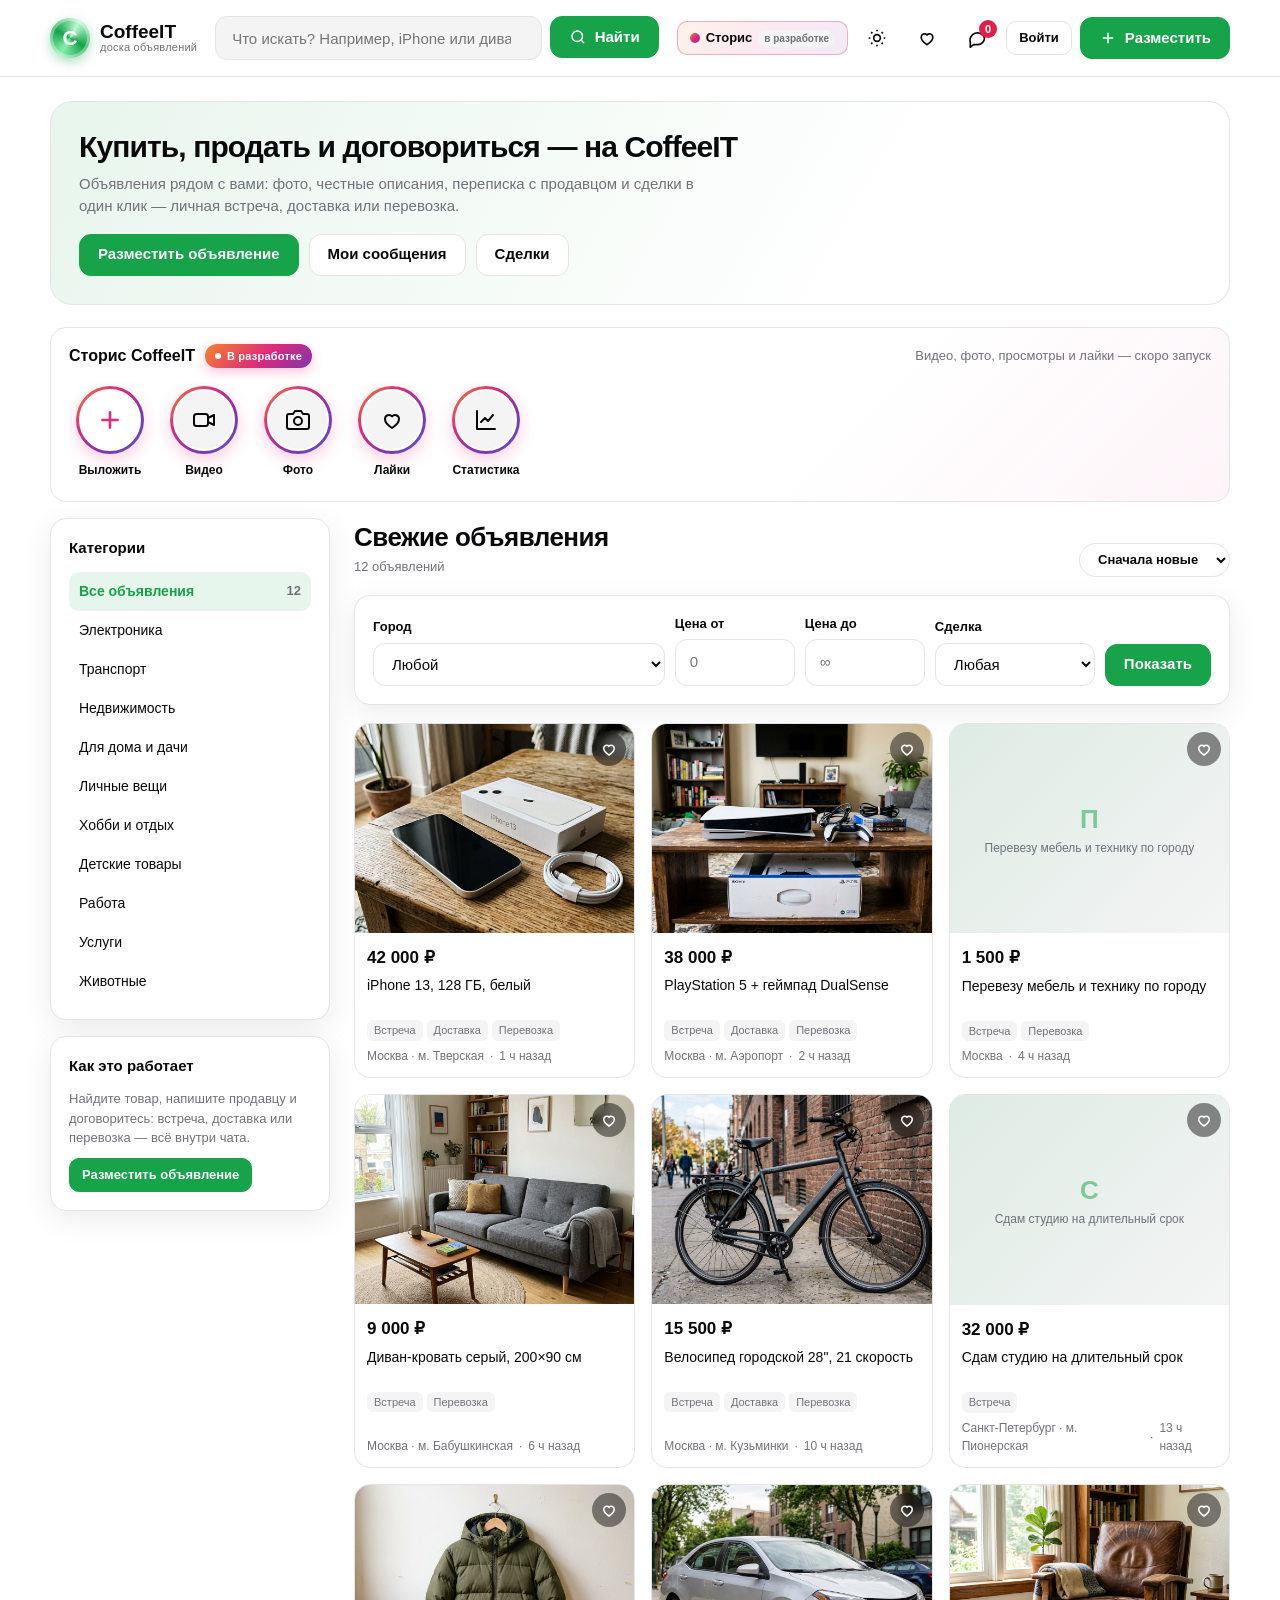
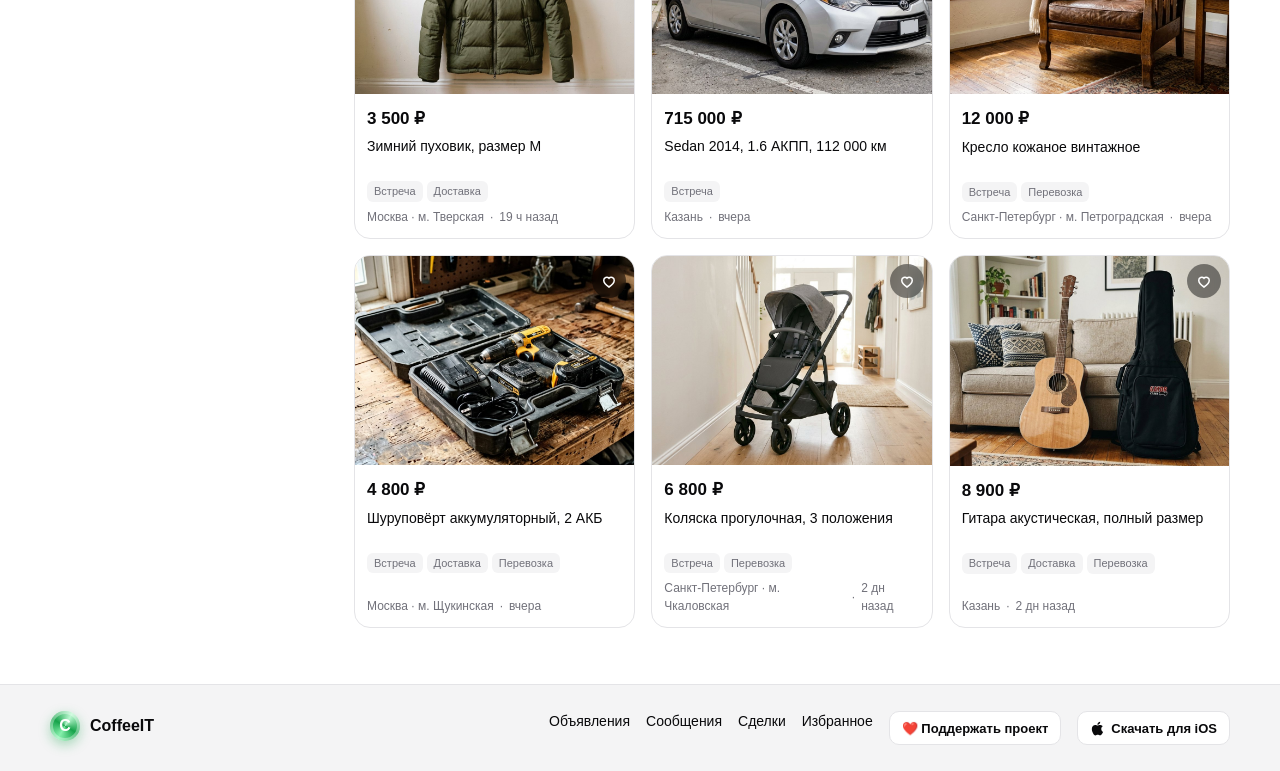
==== доска обьявления CoffeeIT/index.html @ 2504b928 "Add direct project support & charity modal after ad publication with card number Co-authored-by: are" ====
<!DOCTYPE html>
<html lang="ru" data-theme="light">
<head>
<meta charset="utf-8"/>
<meta name="viewport" content="width=device-width, initial-scale=1, viewport-fit=cover"/>
<meta name="theme-color" content="#16a34a"/>
<meta name="apple-mobile-web-app-capable" content="yes"/>
<meta name="apple-mobile-web-app-status-bar-style" content="default"/>
<meta name="apple-mobile-web-app-title" content="CoffeeIT"/>
<link rel="apple-touch-icon" sizes="180x180" href="icon-180.png"/>
<link rel="manifest" href="manifest.webmanifest"/>
<title>CoffeeIT — доска объявлений: купить, продать, договориться</title>
<meta name="description" content="CoffeeIT — бесплатная доска объявлений. Размещайте товары, переписывайтесь с покупателями, договаривайтесь о встрече, доставке или перевозке."/>
<link rel="icon" href="data:image/svg+xml,%3Csvg xmlns='http://www.w3.org/2000/svg' viewBox='0 0 100 100'%3E%3Ccircle cx='50' cy='50' r='46' fill='%2316a34a'/%3E%3Ctext x='50' y='70' font-size='58' font-weight='bold' text-anchor='middle' fill='%23fff'%3EC%3C/text%3E%3C/svg%3E"/>
<style>
:root{
  --bg:#ffffff; --bg2:#f4f4f5; --card:#ffffff; --text:#09090b; --muted:#71717a;
  --border:#e4e4e7; --primary:#16a34a; --primary-h:#15803d; --primary-soft:rgba(22,163,74,.10);
  --gold:#f59e0b; --red:#e11d48; --ring:rgba(22,163,74,.35);
  --shadow:0 8px 30px rgba(0,0,0,.08); --radius:16px; --radius-sm:12px;
  --header-h:76px;
}
html[data-theme="dark"]{
  --bg:#09090b; --bg2:#18181b; --card:#111113; --text:#fafafa; --muted:#a1a1aa;
  --border:#27272a; --primary:#22c55e; --primary-h:#16a34a; --primary-soft:rgba(34,197,94,.14);
  --shadow:0 8px 30px rgba(0,0,0,.5);
}
*{box-sizing:border-box;margin:0;padding:0}
html{scroll-behavior:smooth}
body{
  background:var(--bg); color:var(--text); font-size:15px; line-height:1.5;
  font-family:-apple-system,BlinkMacSystemFont,"Segoe UI",Roboto,"Helvetica Neue",Arial,sans-serif;
  -webkit-font-smoothing:antialiased; min-height:100vh; display:flex; flex-direction:column;
}
a{color:inherit;text-decoration:none}
button{font:inherit;color:inherit;background:none;border:0;cursor:pointer}
input,select,textarea{font:inherit;color:inherit}
img{max-width:100%;display:block}
code{background:var(--bg2);padding:1px 5px;border-radius:6px;font-size:.9em}
.container{width:100%;max-width:1220px;margin:0 auto;padding:0 20px}
.muted{color:var(--muted)}
.small{font-size:13px}
.hidden{display:none !important}
main{flex:1;padding:24px 0 56px}

/* ---------- header ---------- */
.header{position:sticky;top:0;z-index:40;background:color-mix(in srgb,var(--bg) 88%,transparent);backdrop-filter:blur(12px);border-bottom:1px solid var(--border)}
.header-inner{height:var(--header-h);display:flex;align-items:center;gap:18px}
.logo{display:flex;align-items:center;gap:10px;flex-shrink:0}
.logo-text{font-weight:800;font-size:19px;line-height:1.05;display:flex;flex-direction:column}
.logo-text small{font-weight:500;font-size:11px;color:var(--muted);letter-spacing:.02em}
.logo.small .logo-text{font-size:16px}
.coin{
  width:40px;height:40px;border-radius:50%;flex-shrink:0;display:flex;align-items:center;justify-content:center;
  font-weight:900;font-size:21px;color:#fff;
  background:conic-gradient(from 210deg,#86efac,var(--primary),#bbf7d0,var(--primary),#86efac);
  box-shadow:inset 0 0 0 3px rgba(255,255,255,.35),0 4px 12px rgba(22,163,74,.35);
}
.logo.small .coin{width:30px;height:30px;font-size:16px}
.search{flex:1;display:flex;gap:8px;max-width:620px}
.search input{
  flex:1;height:44px;padding:0 16px;border-radius:12px;border:1px solid var(--border);
  background:var(--bg2);outline:none;transition:.15s;
}
.search input:focus{border-color:var(--primary);box-shadow:0 0 0 4px var(--primary-soft);background:var(--card)}
.header-actions{display:flex;align-items:center;gap:8px;margin-left:auto}
.icon-btn{
  position:relative;width:42px;height:42px;border-radius:12px;display:flex;align-items:center;justify-content:center;
  border:1px solid transparent;transition:.15s;
}
.icon-btn:hover{background:var(--bg2);border-color:var(--border)}
.badge{
  position:absolute;top:2px;right:0;min-width:18px;height:18px;padding:0 5px;border-radius:9px;
  background:var(--red);color:#fff;font-size:11px;font-weight:700;display:flex;align-items:center;justify-content:center;
}

/* ---------- buttons ---------- */
.btn{
  display:inline-flex;align-items:center;justify-content:center;gap:8px;
  height:42px;padding:0 18px;border-radius:12px;border:1px solid var(--border);
  background:var(--card);font-weight:600;white-space:nowrap;transition:.15s;
}
.btn:hover{border-color:var(--primary);color:var(--primary)}
.btn-primary{background:var(--primary);border-color:var(--primary);color:#fff}
.btn-primary:hover{background:var(--primary-h);border-color:var(--primary-h);color:#fff}
.btn-ghost{background:transparent}
.btn-sm{height:34px;padding:0 12px;font-size:13px;border-radius:10px}
.btn-danger{color:var(--red);border-color:var(--border)}
.btn-danger:hover{background:rgba(225,29,72,.08);border-color:var(--red);color:var(--red)}
.btn[disabled]{opacity:.55;cursor:not-allowed}
.btn-post{background:var(--primary);border-color:var(--primary);color:#fff}

/* ---------- chips / pills ---------- */
.chips{display:flex;gap:8px;flex-wrap:wrap}
.chip{
  height:34px;padding:0 14px;border-radius:999px;border:1px solid var(--border);background:var(--card);
  display:inline-flex;align-items:center;gap:6px;font-size:13px;font-weight:600;transition:.15s;
}
.chip:hover{border-color:var(--primary);color:var(--primary)}
.chip.active{background:var(--primary);border-color:var(--primary);color:#fff}
.pill{display:inline-flex;align-items:center;gap:6px;padding:3px 10px;border-radius:999px;background:var(--bg2);font-size:12px;font-weight:600;color:var(--muted)}
.pill.green{background:var(--primary-soft);color:var(--primary)}
.pill.gold{background:rgba(245,158,11,.14);color:#b45309}
html[data-theme="dark"] .pill.gold{color:var(--gold)}
.pill.red{background:rgba(225,29,72,.12);color:var(--red)}

/* ---------- layout ---------- */
.layout{display:grid;grid-template-columns:280px 1fr;gap:24px;align-items:start}
.sidebar{position:sticky;top:calc(var(--header-h) + 16px);display:flex;flex-direction:column;gap:16px}
.card{background:var(--card);border:1px solid var(--border);border-radius:var(--radius);box-shadow:var(--shadow)}
.card-pad{padding:18px}
.card-title{font-size:15px;font-weight:700;margin-bottom:12px}
.side-link{display:flex;align-items:center;justify-content:space-between;gap:8px;padding:9px 10px;border-radius:10px;font-size:14px}
.side-link:hover{background:var(--bg2)}
.side-link.active{background:var(--primary-soft);color:var(--primary);font-weight:700}

/* ---------- ads grid ---------- */
.page-head{display:flex;align-items:flex-end;justify-content:space-between;gap:16px;margin-bottom:18px;flex-wrap:wrap}
.page-title{font-size:26px;font-weight:800;letter-spacing:-.02em}
.grid{display:grid;grid-template-columns:repeat(auto-fill,minmax(220px,1fr));gap:16px}
.ad-card{position:relative;background:var(--card);border:1px solid var(--border);border-radius:var(--radius);overflow:hidden;display:flex;flex-direction:column;transition:.18s}
.ad-card:hover{transform:translateY(-2px);box-shadow:var(--shadow);border-color:color-mix(in srgb,var(--primary) 40%,var(--border))}
.my-ad{display:flex;flex-direction:column;gap:0}
.my-ad .ad-card{flex:1}
.my-ad-actions{display:flex;padding:10px;border:1px solid var(--border);border-top:0;border-radius:0 0 var(--radius) var(--radius);background:var(--card)}
.my-ad-actions .btn{width:100%}
.ad-thumb{position:relative;aspect-ratio:4/3;background:var(--bg2);overflow:hidden}
.ad-thumb img{width:100%;height:100%;object-fit:cover}
.ad-thumb .noimg{width:100%;height:100%;display:flex;align-items:center;justify-content:center;color:var(--muted);font-size:12px;text-align:center;padding:10px}
.ad-fav{position:absolute;top:8px;right:8px;width:34px;height:34px;border-radius:50%;background:rgba(0,0,0,.45);color:#fff;display:flex;align-items:center;justify-content:center;backdrop-filter:blur(4px)}
.ad-fav.on{color:#f43f5e}
.ad-body{padding:12px;display:flex;flex-direction:column;gap:6px;flex:1}
.ad-price{font-size:17px;font-weight:800}
.ad-name{font-size:14px;line-height:1.35;display:-webkit-box;-webkit-line-clamp:2;-webkit-box-orient:vertical;overflow:hidden;min-height:38px}
.ad-meta{font-size:12px;color:var(--muted);display:flex;gap:6px;align-items:center;margin-top:auto}
.ad-tags{display:flex;gap:4px;flex-wrap:wrap}
.tag{font-size:11px;padding:2px 7px;border-radius:6px;background:var(--bg2);color:var(--muted)}

/* ---------- hero ---------- */
.hero{padding:28px;border-radius:22px;background:linear-gradient(120deg,var(--primary-soft),transparent 70%);border:1px solid var(--border);margin-bottom:22px}
.hero h1{font-size:30px;line-height:1.15;letter-spacing:-.03em;margin-bottom:8px}
.hero p{color:var(--muted);max-width:640px}
.hero-actions{display:flex;gap:10px;margin-top:16px;flex-wrap:wrap}

/* ---------- ad page ---------- */
.ad-page{display:grid;grid-template-columns:1.6fr 1fr;gap:24px;align-items:start}
.gallery{border-radius:var(--radius);overflow:hidden;border:1px solid var(--border);background:var(--bg2)}
.gallery .main-img{aspect-ratio:4/3;width:100%;object-fit:cover}
.gallery-thumbs{display:flex;gap:8px;padding:8px;overflow-x:auto}
.gallery-thumbs img{width:64px;height:64px;object-fit:cover;border-radius:10px;border:2px solid transparent;cursor:pointer;opacity:.7}
.gallery-thumbs img.active{border-color:var(--primary);opacity:1}
.ad-details{padding:20px 0}
.ad-details h1{font-size:24px;line-height:1.25;margin-bottom:10px;letter-spacing:-.02em}
.price-big{font-size:32px;font-weight:900;letter-spacing:-.03em;margin:8px 0 4px}
.specs{display:grid;grid-template-columns:repeat(2,minmax(0,1fr));gap:10px;margin:16px 0}
.spec{background:var(--bg2);border-radius:12px;padding:10px 12px}
.spec dt{font-size:12px;color:var(--muted);margin-bottom:2px}
.spec dd{font-weight:600;font-size:14px}
.description{white-space:pre-wrap;margin-top:8px}
.side-sticky{position:sticky;top:calc(var(--header-h) + 16px);display:flex;flex-direction:column;gap:14px}
.owner{display:flex;align-items:center;gap:12px}
.avatar{width:44px;height:44px;border-radius:50%;background:var(--primary-soft);color:var(--primary);display:flex;align-items:center;justify-content:center;font-weight:800;font-size:17px;flex-shrink:0}
.avatar.lg{width:64px;height:64px;font-size:24px}
.deal-options{display:flex;flex-direction:column;gap:8px}
.deal-option{display:flex;gap:10px;align-items:flex-start;padding:10px;border-radius:12px;border:1px solid var(--border)}
.deal-option .ic{width:28px;height:28px;border-radius:8px;background:var(--primary-soft);color:var(--primary);display:flex;align-items:center;justify-content:center;flex-shrink:0}

/* ---------- forms ---------- */
.form{display:flex;flex-direction:column;gap:16px;max-width:760px}
.field{display:flex;flex-direction:column;gap:6px}
.field label{font-size:13px;font-weight:700}
.field .hint{font-size:12px;color:var(--muted)}
.input,.select,.textarea{
  width:100%;padding:11px 14px;border-radius:12px;border:1px solid var(--border);background:var(--card);outline:none;transition:.15s;
}
.textarea{min-height:120px;resize:vertical}
.input:focus,.select:focus,.textarea:focus{border-color:var(--primary);box-shadow:0 0 0 4px var(--primary-soft)}
.row{display:grid;grid-template-columns:1fr 1fr;gap:14px}
.check{display:flex;gap:10px;align-items:flex-start;padding:12px;border:1px solid var(--border);border-radius:12px;cursor:pointer}
.check input{margin-top:3px;accent-color:var(--primary);width:18px;height:18px}
.check.checked{border-color:var(--primary);background:var(--primary-soft)}
.uploader{display:grid;grid-template-columns:repeat(auto-fill,minmax(104px,1fr));gap:10px}
.upload-tile{position:relative;aspect-ratio:1;border-radius:12px;overflow:hidden;border:1px solid var(--border)}
.upload-tile img{width:100%;height:100%;object-fit:cover}
.upload-tile .rm{position:absolute;top:4px;right:4px;width:24px;height:24px;border-radius:50%;background:rgba(0,0,0,.6);color:#fff;display:flex;align-items:center;justify-content:center;font-size:14px}
.upload-add{aspect-ratio:1;border:2px dashed var(--border);border-radius:12px;display:flex;flex-direction:column;align-items:center;justify-content:center;gap:4px;color:var(--muted);font-size:12px}
.upload-add:hover{border-color:var(--primary);color:var(--primary)}

/* ---------- chat ---------- */
.chat-wrap{display:grid;grid-template-columns:320px 1fr;gap:18px;height:calc(100vh - var(--header-h) - 120px);min-height:520px}
.chat-list{overflow-y:auto;border:1px solid var(--border);border-radius:var(--radius);background:var(--card)}
.chat-item{display:flex;gap:10px;padding:12px;border-bottom:1px solid var(--border);cursor:pointer}
.chat-item:hover{background:var(--bg2)}
.chat-item.active{background:var(--primary-soft)}
.chat-item .thumb{width:48px;height:48px;border-radius:10px;object-fit:cover;background:var(--bg2);flex-shrink:0}
.chat-item .meta{min-width:0;flex:1}
.chat-item .name{font-weight:700;font-size:14px;display:flex;justify-content:space-between;gap:8px}
.chat-item .last{font-size:12.5px;color:var(--muted);white-space:nowrap;overflow:hidden;text-overflow:ellipsis}
.chat-panel{display:flex;flex-direction:column;border:1px solid var(--border);border-radius:var(--radius);background:var(--card);overflow:hidden}
.chat-head{display:flex;align-items:center;gap:12px;padding:12px 16px;border-bottom:1px solid var(--border)}
.messages{flex:1;overflow-y:auto;padding:16px;display:flex;flex-direction:column;gap:10px;background:var(--bg2)}
.msg{max-width:76%;padding:9px 13px;border-radius:14px;background:var(--card);border:1px solid var(--border);font-size:14px;word-wrap:break-word;white-space:pre-wrap;align-self:flex-start}
.msg.mine{align-self:flex-end;background:var(--primary);border-color:var(--primary);color:#fff}
.msg .time{display:block;font-size:10.5px;opacity:.65;margin-top:3px;text-align:right}
.msg.deal{align-self:center;max-width:100%;background:var(--bg);border-style:dashed}
.chat-input{display:flex;gap:8px;padding:12px;border-top:1px solid var(--border)}
.chat-input textarea{flex:1;min-height:44px;max-height:120px;resize:none;padding:11px 14px;border-radius:12px;border:1px solid var(--border);background:var(--bg2);outline:none}
.chat-input textarea:focus{border-color:var(--primary);background:var(--card)}

/* ---------- cartochka sdelki ---------- */
.deal-card{border:1px solid var(--border);border-radius:var(--radius);padding:14px;background:var(--card);display:flex;flex-direction:column;gap:10px}
.deal-card .top{display:flex;gap:10px;align-items:center}
.deal-card .top img{width:52px;height:52px;border-radius:10px;object-fit:cover;background:var(--bg2)}
.deal-grid{display:grid;grid-template-columns:repeat(auto-fill,minmax(300px,1fr));gap:14px}
.deal-facts{display:flex;flex-direction:column;gap:4px;font-size:13px}
.deal-facts b{font-weight:700}
.actions{display:flex;gap:8px;flex-wrap:wrap}

/* ---------- misc ---------- */
.empty{padding:48px 20px;text-align:center;color:var(--muted);border:1px dashed var(--border);border-radius:var(--radius);background:var(--card)}
.skeleton{background:linear-gradient(90deg,var(--bg2),var(--border),var(--bg2));background-size:200% 100%;animation:sh 1.2s infinite;border-radius:12px}
@keyframes sh{0%{background-position:200% 0}100%{background-position:-200% 0}}
.toasts{position:fixed;right:20px;bottom:20px;display:flex;flex-direction:column;gap:8px;z-index:100}
.toast{background:var(--text);color:var(--bg);padding:11px 16px;border-radius:12px;font-size:14px;box-shadow:var(--shadow);animation:in .2s ease}
.toast.err{background:var(--red);color:#fff}
@keyframes in{from{opacity:0;transform:translateY(6px)}to{opacity:1;transform:none}}
.modal-backdrop{position:fixed;inset:0;background:rgba(0,0,0,.5);display:flex;align-items:center;justify-content:center;padding:20px;z-index:90}
.modal{background:var(--card);border-radius:18px;max-width:520px;width:100%;max-height:90vh;overflow:auto;box-shadow:0 20px 60px rgba(0,0,0,.4)}
.modal-head{display:flex;align-items:center;justify-content:space-between;padding:16px 18px;border-bottom:1px solid var(--border)}
.modal-body{padding:18px;display:flex;flex-direction:column;gap:14px}
.modal-foot{display:flex;gap:8px;justify-content:flex-end;padding:14px 18px;border-top:1px solid var(--border)}
.tabs{display:flex;gap:6px;border-bottom:1px solid var(--border);margin-bottom:18px;overflow-x:auto}
.tab{padding:10px 14px;font-weight:600;font-size:14px;color:var(--muted);border-bottom:2px solid transparent;white-space:nowrap}
.tab.active{color:var(--primary);border-bottom-color:var(--primary)}

/* ---------- footer ---------- */
.footer{border-top:1px solid var(--border);padding:26px 0;background:var(--bg2)}
.footer-inner{display:flex;justify-content:space-between;gap:20px;flex-wrap:wrap;align-items:flex-start}
.footer-links{display:flex;gap:16px;flex-wrap:wrap;font-size:14px}
.footer-links a:hover{color:var(--primary)}

/* ---------- responsive ---------- */
@media (max-width:1000px){
  .layout{grid-template-columns:1fr}
  .sidebar{position:static;order:2}
  .ad-page{grid-template-columns:1fr}
  .side-sticky{position:static}
  .chat-wrap{grid-template-columns:1fr;height:auto}
  .chat-wrap .chat-list{max-height:260px}
  .chat-panel{height:calc(100vh - var(--header-h) - 120px);min-height:480px}
}
@media (max-width:780px){
  .header-inner{height:auto;padding:10px 0;flex-wrap:wrap;gap:10px}
  .search{order:3;max-width:none;flex-basis:100%}
  .btn-post span{display:none}
  .logo-text small{display:none}
  .row{grid-template-columns:1fr}
  .specs{grid-template-columns:1fr}
  .hero{padding:20px}
  .hero h1{font-size:24px}
  .page-title{font-size:21px}
  .grid{grid-template-columns:repeat(auto-fill,minmax(160px,1fr));gap:12px}
  .ad-name{min-height:auto}
}

/* Доступность: ссылка «к содержимому» видна только при фокусе с клавиатуры */
.skip-link{position:absolute;left:-9999px;top:0;z-index:200;background:var(--primary);color:#fff;padding:10px 16px;border-radius:0 0 12px 0;font-weight:600}
.skip-link:focus{left:0}
/* Видимый фокус для клавиатуры (мышь не подсвечивает) */
a:focus-visible,button:focus-visible,input:focus-visible,select:focus-visible,textarea:focus-visible,[tabindex]:focus-visible{
  outline:3px solid var(--primary);outline-offset:2px;border-radius:8px
}
main:focus{outline:none}
@media (prefers-reduced-motion: reduce){*{animation-duration:.01ms !important;transition-duration:.01ms !important}}

/* ---- Адаптация под планшеты (iPad), телефоны и iPhone ---- */
html,body{overflow-x:hidden;-webkit-text-size-adjust:100%}
body{
  padding-bottom:env(safe-area-inset-bottom, 0px);
}
.header{
  padding-top:env(safe-area-inset-top, 0px);
}
a,button,.btn,.icon-btn{
  -webkit-tap-highlight-color:transparent;
  touch-action:manipulation;
}

/* Планшеты (iPad и др.) */
@media (max-width: 1024px){
  .container{padding-left:16px;padding-right:16px}
  .header-inner{flex-wrap:wrap;gap:10px;padding-top:10px;padding-bottom:10px;height:auto}
  .search{order:3;flex:1 1 100%;max-width:none}
  .grid{grid-template-columns:repeat(3,minmax(0,1fr))}
}

/* Телефоны и iPhone */
@media (max-width: 640px){
  :root{--header-h:auto}
  .container{padding-left:12px;padding-right:12px}
  .header-inner{gap:8px;padding-top:8px;padding-bottom:8px}
  .logo-text small{display:none}
  .header-actions{gap:6px}
  .btn,.icon-btn{min-height:44px}
  .btn-post span{display:none}
  .btn-post{padding-left:12px;padding-right:12px}
  /* Предотвращаем авто-зум Safari на iPhone при фокусе в поля ввода */
  input,select,textarea{font-size:16px !important}
  .grid{grid-template-columns:repeat(2,minmax(0,1fr));gap:10px}
  .card-pad{padding:14px}
  .hero{padding:18px 14px}
  .hero h1{font-size:22px;line-height:1.25}
  .footer-inner{flex-direction:column;align-items:flex-start;gap:12px}
  .footer-links{flex-wrap:wrap;gap:10px}
  .modal{width:calc(100vw - 24px);max-height:calc(100dvh - 32px);overflow-y:auto;-webkit-overflow-scrolling:touch}
}

/* Узкие экраны (iPhone SE и др.) */
@media (max-width: 380px){
  .grid{grid-template-columns:1fr}
}

/* ---- Сторис (в разработке) — премиальный дизайн ---- */
@keyframes pulseDot{0%,100%{transform:scale(1);opacity:1}50%{transform:scale(1.35);opacity:.65}}
.stories-card{
  position:relative;overflow:hidden;border-radius:var(--radius);
  background:linear-gradient(135deg,var(--card) 0%,var(--card) 65%,rgba(221,42,123,.05) 100%);
  border:1px solid var(--border);padding:16px 18px;margin-bottom:16px;
}
.stories-head{display:flex;align-items:center;justify-content:space-between;gap:10px;margin-bottom:14px;flex-wrap:wrap}
.dev-pill{
  display:inline-flex;align-items:center;gap:6px;
  font-size:11px;font-weight:700;letter-spacing:.02em;
  padding:4px 10px;border-radius:999px;color:#fff;
  background:linear-gradient(135deg,#f58529 0%,#dd2a7b 55%,#8134af 100%);
  box-shadow:0 4px 12px rgba(221,42,123,.28);
}
.dev-dot{width:6px;height:6px;border-radius:50%;background:#fff;animation:pulseDot 1.8s infinite}
.stories-row{display:flex;gap:16px;overflow-x:auto;padding:4px 2px 6px;-webkit-overflow-scrolling:touch;scrollbar-width:none}
.stories-row::-webkit-scrollbar{display:none}
.story-item{
  background:none;border:none;cursor:pointer;color:var(--text);
  display:flex;flex-direction:column;align-items:center;gap:7px;min-width:78px;
  transition:transform .18s ease;
}
.story-item:hover{transform:translateY(-3px)}
.story-ring{
  width:68px;height:68px;border-radius:50%;padding:3px;
  background:linear-gradient(135deg,#f58529,#dd2a7b,#8134af,#515bd4);
  box-shadow:0 6px 16px rgba(221,42,123,.22);
  display:flex;align-items:center;justify-content:center;
}
.story-inner{
  width:100%;height:100%;border-radius:50%;
  background:var(--card);border:2.5px solid var(--card);
  display:flex;align-items:center;justify-content:center;
  color:#dd2a7b;
}
.story-inner.soft{background:var(--bg2);color:var(--text)}
.story-label{font-size:12px;font-weight:600;white-space:nowrap}
.story-stat-grid{display:grid;grid-template-columns:repeat(3,minmax(0,1fr));gap:12px;margin-bottom:16px}
.story-stat-tile{
  padding:14px 12px;border-radius:14px;background:var(--bg2);
  border:1px solid var(--border);text-align:center;
  display:flex;flex-direction:column;align-items:center;gap:4px;
}
.story-stat-num{font-size:22px;font-weight:800;line-height:1.1}
.btn-story-grad{
  background:linear-gradient(135deg,#f58529 0%,#dd2a7b 55%,#8134af 100%);
  color:#fff;border:none;font-weight:600;
  box-shadow:0 6px 18px rgba(221,42,123,.28);
}
.btn-story-grad:hover{filter:brightness(1.06);color:#fff}
.story-feat-grid{display:grid;grid-template-columns:1fr 1fr;gap:10px}
@media (max-width:520px){.story-feat-grid{grid-template-columns:1fr}}
.story-feat{
  padding:12px;border-radius:12px;background:var(--bg2);
  border:1px solid var(--border);font-size:13px;line-height:1.45;
}
.story-feat b{display:block;margin-bottom:3px;font-size:13.5px}

</style>
<script>
(function () {
  // GitHub Pages публикует проект в подкаталог /<repo>/ или /<repo>/<folder>/: запоминаем базу путей.
  var path = location.pathname || '/';
  var seg = path.split('/').filter(Boolean);
  if (path.charAt(path.length - 1) !== '/' && /\.[a-z0-9]+$/i.test(path)) seg.pop(); // отрезаем .html файл
  // Отрезаем известные SPA-маршруты с конца пути (/chats, /ad/a_1, /user/u_1, /edit/a_1 и т.п.)
  var singleRoutes = { chats: 1, deals: 1, favorites: 1, auth: 1, new: 1, my: 1, me: 1, ad: 1, user: 1, edit: 1 };
  var paramRoutes = { ad: 1, user: 1, edit: 1 };
  if (seg.length >= 2 && paramRoutes[seg[seg.length - 2]]) {
    seg = seg.slice(0, seg.length - 2);
  } else if (seg.length >= 1 && singleRoutes[seg[seg.length - 1]]) {
    seg = seg.slice(0, seg.length - 1);
  }
  var base = seg.length ? '/' + seg.join('/') : '';
  if (base === '/' || base === '/index.html') base = '';
  window.__BASE_PATH__ = base;
  document.addEventListener('DOMContentLoaded', function () {
    var b = window.__BASE_PATH__;
    if (!b) return;
    document.querySelectorAll('a[href^="/"]').forEach(function (a) {
      // префикс ставим всем ссылкам (важно для Ctrl+клика и «открыть в новой вкладке»),
      // а при обычном клике роутер снимает его сам — двойного префикса не будет
      var href = a.getAttribute('href');
      if (href.indexOf('//') === 0) return;
      if (href.indexOf(b + '/') === 0) return;
      a.setAttribute('href', b + href);
    });
  });
})();
</script></head>
<body>

<a class="skip-link" href="#app">Перейти к содержимому</a>
<header class="header">
  <div class="container header-inner">
    <a class="logo" href="/" data-link>
      <span class="coin">C</span>
      <span class="logo-text">CoffeeIT<small>доска объявлений</small></span>
    </a>

    <form class="search" id="header-search" autocomplete="off">
      <input type="search" name="q" placeholder="Что искать? Например, iPhone или диван" aria-label="Поиск объявлений"/>
      <button type="submit" class="btn btn-primary" aria-label="Найти">
        <svg viewBox="0 0 24 24" width="18" height="18" fill="none" stroke="currentColor" stroke-width="2"><circle cx="11" cy="11" r="7"/><path d="m20 20-3.5-3.5"/></svg>
        <span>Найти</span>
      </button>
    </form>

    <nav class="header-actions">
      <button type="button" class="btn btn-sm" data-stories-dev title="Сторис (в разработке)" style="gap:6px;border-color:rgba(225,48,108,.35);background:linear-gradient(135deg,rgba(245,133,41,.10),rgba(221,42,123,.10),rgba(129,52,175,.10))">
        <span style="display:inline-block;width:10px;height:10px;border-radius:50%;background:linear-gradient(135deg,#f58529,#dd2a7b,#8134af)"></span>
        <span>Сторис</span>
        <span style="font-size:10px;padding:1px 6px;border-radius:999px;background:var(--bg2);color:var(--muted);font-weight:600">в разработке</span>
      </button>
      <button class="icon-btn" id="theme-toggle" title="Сменить тему" aria-label="Сменить тему">
        <svg viewBox="0 0 24 24" width="20" height="20" fill="none" stroke="currentColor" stroke-width="2"><circle cx="12" cy="12" r="4"/><path d="M12 2v2M12 20v2M2 12h2M20 12h2M5 5l1.5 1.5M17.5 17.5 19 19M19 5l-1.5 1.5M6.5 17.5 5 19"/></svg>
      </button>
      <a class="icon-btn" href="/favorites" data-link title="Избранное" aria-label="Избранное">
        <svg viewBox="0 0 24 24" width="20" height="20" fill="none" stroke="currentColor" stroke-width="2"><path d="M12 20s-7-4.5-7-9a4 4 0 0 1 7-2.6A4 4 0 0 1 19 11c0 4.5-7 9-7 9Z"/></svg>
      </a>
      <a class="icon-btn" href="/chats" data-link title="Сообщения" aria-label="Сообщения">
        <svg viewBox="0 0 24 24" width="20" height="20" fill="none" stroke="currentColor" stroke-width="2"><path d="M21 12a8 8 0 0 1-8 8H8l-4 3v-5.5A8 8 0 1 1 21 12Z"/></svg>
        <span class="badge" id="unread-badge" hidden>0</span>
      </a>
      <div class="user-slot" id="user-slot"></div>
      <a class="btn btn-primary btn-post" href="/new" data-link>
        <svg viewBox="0 0 24 24" width="18" height="18" fill="none" stroke="currentColor" stroke-width="2"><path d="M12 5v14M5 12h14"/></svg>
        <span>Разместить</span>
      </a>
    </nav>
  </div>
</header>

<main id="app" tabindex="-1"></main>

<footer class="footer">
  <div class="container footer-inner">
    <div>
      <div class="logo small"><span class="coin">C</span><span class="logo-text">CoffeeIT</span></div>
    </div>
    <div class="footer-links">
      <a href="/" data-link>Объявления</a>
      <a href="/chats" data-link>Сообщения</a>
      <a href="/deals" data-link>Сделки</a>
      <a href="/favorites" data-link>Избранное</a>
      <button type="button" class="btn btn-sm" data-support-project style="gap:6px">❤️ Поддержать проект</button>
      <button type="button" class="btn btn-sm" data-install-ios style="gap:6px">
        <svg viewBox="0 0 24 24" width="15" height="15" fill="currentColor" aria-hidden="true"><path d="M16.365 1.43c0 1.14-.493 2.27-1.177 3.08-.744.9-1.99 1.57-2.987 1.57-.12 0-.23-.02-.3-.03-.01-.06-.04-.22-.04-.39 0-1.15.572-2.27 1.206-2.98.804-.94 2.142-1.64 3.248-1.68.03.13.05.28.05.43zm4.565 15.71c-.03.07-.463 1.58-1.518 3.12-.945 1.34-1.94 2.71-3.43 2.71-1.517 0-1.9-.88-3.63-.88-1.698 0-2.302.91-3.67.91-1.377 0-2.332-1.26-3.428-2.8-1.287-1.82-2.323-4.63-2.323-7.28 0-4.28 2.797-6.55 5.552-6.55 1.448 0 2.675.95 3.6.95.865 0 2.222-1.01 3.902-1.01.613 0 2.886.06 4.374 2.19-.13.09-2.383 1.37-2.383 4.19 0 3.26 2.854 4.42 2.955 4.45z"/></svg>
        <span>Скачать для iOS</span>
      </button>
    </div>
  </div>
</footer>

<div id="toasts" class="toasts" role="status" aria-live="polite"></div>
<div id="modal-root"></div>


<script>
window.__KOPEIKINO_DEMO__ = {"users": [{"id": "u_1", "name": "Анна", "phone": "+79990000001", "city": "Москва", "password": null, "avatar": null, "about": "Продаю вещи из дома, всё в хорошем состоянии. Отвечаю быстро.", "ratingSum": 48, "ratingCount": 10, "createdAt": -142200000, "verified": true}, {"id": "u_2", "name": "Игорь", "phone": "+79990000002", "city": "Москва", "password": null, "avatar": null, "about": "Ремонт техники, перевозки по городу. Работаю официально.", "ratingSum": 45, "ratingCount": 9, "createdAt": -142200000, "verified": true}, {"id": "u_3", "name": "Мария", "phone": "+79990000003", "city": "Санкт-Петербург", "password": null, "avatar": null, "about": "Мебель и декор. Помогу с погрузкой.", "ratingSum": 19, "ratingCount": 4, "createdAt": -142200000, "verified": true}, {"id": "u_4", "name": "Павел", "phone": "+79990000004", "city": "Казань", "password": null, "avatar": null, "about": "Автомобили с историей. Проверка перед покупкой.", "ratingSum": 9, "ratingCount": 2, "createdAt": -142200000, "verified": true}], "ads": [{"id": "a_1", "ownerId": "u_1", "title": "iPhone 13, 128 ГБ, белый", "description": "Телефон в идеальном состоянии, аккумулятор 89%. В комплекте коробка и кабель. Не вскрывался, следов использования почти нет.\n\nВозможен обмен на iPhone 14 с моей доплатой.", "price": 42000, "category": "Электроника", "condition": "Хорошее", "city": "Москва", "metro": "м. Тверская", "photos": ["seed/iphone.jpg"], "deals": {"meeting": true, "delivery": true, "transfer": true}, "status": "active", "views": 148, "createdAt": -5400000, "updatedAt": -5400000}, {"id": "a_2", "ownerId": "u_1", "title": "Диван-кровать серый, 200×90 см", "description": "Раскладной диван-кровать, механизм «еврокнижка». Спальное место 200×90. Ткань не потёрта, есть небольшие следы на подлокотнике.\n\nСамовывоз или помогу организовать перевозку — есть знакомый водитель.", "price": 9000, "category": "Для дома и дачи", "condition": "Хорошее", "city": "Москва", "metro": "м. Бабушкинская", "photos": ["seed/sofa.jpg"], "deals": {"meeting": true, "delivery": false, "transfer": true}, "status": "active", "views": 96, "createdAt": -23400000, "updatedAt": -23400000}, {"id": "a_3", "ownerId": "u_2", "title": "Велосипед городской 28\", 21 скорость", "description": "Откатано один сезон, всё обслужено: новые колодки, смазка цепи. Рама 19\", рост 175–185 см. В подарок замок и насос.", "price": 15500, "category": "Хобби и отдых", "condition": "Отличное", "city": "Москва", "metro": "м. Кузьминки", "photos": ["seed/bike.jpg"], "deals": {"meeting": true, "delivery": true, "transfer": true}, "status": "active", "views": 210, "createdAt": -37800000, "updatedAt": -37800000}, {"id": "a_4", "ownerId": "u_4", "title": "Sedan 2014, 1.6 АКПП, 112 000 км", "description": "Один владелец, ПТС оригинал, сервисная книжка. Обслуживание по регламенту, недавно заменены масло и тормозные колодки. Показ в любое время по договорённости.", "price": 715000, "category": "Транспорт", "condition": "Хорошее", "city": "Казань", "metro": "", "photos": ["seed/car.jpg"], "deals": {"meeting": true, "delivery": false, "transfer": false}, "status": "active", "views": 1340, "createdAt": -91800000, "updatedAt": -91800000}, {"id": "a_5", "ownerId": "u_2", "title": "PlayStation 5 + геймпад DualSense", "description": "Консоль из первых партий, не перегревалась. В комплекте один геймпад, все провода, коробка. Могу продемонстрировать при встрече, подключим к телевизору.", "price": 38000, "category": "Электроника", "condition": "Отличное", "city": "Москва", "metro": "м. Аэропорт", "photos": ["seed/ps5.jpg"], "deals": {"meeting": true, "delivery": true, "transfer": true}, "status": "active", "views": 322, "createdAt": -9000000, "updatedAt": -9000000}, {"id": "a_6", "ownerId": "u_1", "title": "Зимний пуховик, размер M", "description": "Олива, тёплый, носился один сезон. Все молнии рабочие, капюшон снимается. Отправлю доставкой по РФ.", "price": 3500, "category": "Личные вещи", "condition": "Отличное", "city": "Москва", "metro": "м. Тверская", "photos": ["seed/jacket.jpg"], "deals": {"meeting": true, "delivery": true, "transfer": false}, "status": "active", "views": 64, "createdAt": -70200000, "updatedAt": -70200000}, {"id": "a_7", "ownerId": "u_3", "title": "Кресло кожаное винтажное", "description": "Настоящая кожа, каркас дуб. Есть естественная патина на подлокотниках. Тяжёлое, потребуется перевозка — помогу с погрузкой.", "price": 12000, "category": "Для дома и дачи", "condition": "Хорошее", "city": "Санкт-Петербург", "metro": "м. Петроградская", "photos": ["seed/armchair.jpg"], "deals": {"meeting": true, "delivery": false, "transfer": true}, "status": "active", "views": 158, "createdAt": -106200000, "updatedAt": -106200000}, {"id": "a_8", "ownerId": "u_2", "title": "Шуруповёрт аккумуляторный, 2 АКБ", "description": "Рабочий инструмент, два аккумулятора и зарядка в кейсе. Использовался на ремонте квартиры. Патрон без люфта.", "price": 4800, "category": "Для дома и дачи", "condition": "Хорошее", "city": "Москва", "metro": "м. Щукинская", "photos": ["seed/drill.jpg"], "deals": {"meeting": true, "delivery": true, "transfer": true}, "status": "active", "views": 73, "createdAt": -156600000, "updatedAt": -156600000}, {"id": "a_9", "ownerId": "u_3", "title": "Коляска прогулочная, 3 положения", "description": "Лёгкая, складывается одной рукой, входит в багажник. Колёса целые, ткань постирана. Есть дождевик.", "price": 6800, "category": "Детские товары", "condition": "Хорошее", "city": "Санкт-Петербург", "metro": "м. Чкаловская", "photos": ["seed/stroller.jpg"], "deals": {"meeting": true, "delivery": false, "transfer": true}, "status": "active", "views": 89, "createdAt": -185400000, "updatedAt": -185400000}, {"id": "a_10", "ownerId": "u_4", "title": "Гитара акустическая, полный размер", "description": "Звук ровный, гриф прямой, струны новые. Отдаю с чехлом и каподастром. Можно послушать при встрече.", "price": 8900, "category": "Хобби и отдых", "condition": "Хорошее", "city": "Казань", "metro": "", "photos": ["seed/guitar.jpg"], "deals": {"meeting": true, "delivery": true, "transfer": true}, "status": "active", "views": 121, "createdAt": -250200000, "updatedAt": -250200000}, {"id": "a_11", "ownerId": "u_3", "title": "Сдам студию на длительный срок", "description": "Светлая студия 26 м², вся мебель и техника. Интернет и вода включены. Только долгосрочная аренда, без животных.\n\nПоказ по договорённости, можно онлайн-показ по видео.", "price": 32000, "category": "Недвижимость", "condition": "Хорошее", "city": "Санкт-Петербург", "metro": "м. Пионерская", "photos": [], "deals": {"meeting": true, "delivery": false, "transfer": false}, "status": "active", "views": 410, "createdAt": -48600000, "updatedAt": -48600000}, {"id": "a_12", "ownerId": "u_2", "title": "Перевезу мебель и технику по городу", "description": "Газель, 2 грузчика, работаю по городу и области. Цена указана за первый час. Аккуратно, есть стяжки и одеяла. Оплата после разгрузки.", "price": 1500, "category": "Услуги", "condition": "Новое", "city": "Москва", "metro": "", "photos": [], "deals": {"meeting": true, "delivery": false, "transfer": true}, "status": "active", "views": 231, "createdAt": -16200000, "updatedAt": -16200000}], "chats": [{"id": "c_1", "adId": "a_1", "buyerId": "u_4", "sellerId": "u_1", "createdAt": -3600000, "updatedAt": 0}], "messages": [{"id": "m_1", "chatId": "c_1", "fromId": "u_4", "text": "Здравствуйте! Телефон ещё актуален?", "kind": "text", "createdAt": -3600000, "readBy": []}, {"id": "m_2", "chatId": "c_1", "fromId": "u_1", "text": "Да, актуален. Могу показать сегодня вечером или завтра днём.", "kind": "text", "createdAt": -3300000, "readBy": []}, {"id": "m_3", "chatId": "c_1", "fromId": "u_4", "text": "Давайте завтра в 18:00, у метро удобно?", "kind": "text", "createdAt": -2400000, "readBy": []}, {"id": "m_4", "chatId": "c_1", "fromId": "u_1", "text": "Удобно на Тверской, у выхода №3. Скинул карточку встречи.", "kind": "text", "createdAt": -1800000, "readBy": []}, {"id": "m_5", "chatId": "c_1", "fromId": "u_1", "text": "Встреча: м. Тверская, выход №3", "kind": "deal", "dealId": "d_1", "createdAt": -360000, "readBy": []}], "favorites": [{"userId": "u_4", "adId": "a_1", "createdAt": -9000000}], "deals": [{"id": "d_1", "adId": "a_1", "chatId": "c_1", "fromId": "u_1", "toId": "u_4", "type": "meet", "place": "м. Тверская, выход №3", "when": 73800000, "price": 41000, "comment": "Проверим телефон, если всё ок — рассчитаемся на месте.", "status": "proposed", "createdAt": -360000, "updatedAt": -360000}], "reviews": []};
window.__KOPEIKINO_DEMO_RELATIVE__ = true;  // метки времени в демо — смещения от момента загрузки
</script>
<script>
(function () {
  const CATEGORIES = ["Электроника", "Транспорт", "Недвижимость", "Для дома и дачи", "Личные вещи", "Хобби и отдых", "Детские товары", "Работа", "Услуги", "Животные"];
  const DEAL_TYPES = { meet: 'Личная встреча', delivery: 'Доставка', transfer: 'Перевозка' };
  const DEAL_STATUS = { proposed: 'Предложена', confirmed: 'Подтверждена', declined: 'Отклонена', done: 'Завершена', canceled: 'Отменена' };
  
// ---- клиентское хранилище (localStorage) ----
const DATA_KEY = 'kopeikino:data:v1';
const SESSION_KEY = 'kopeikino:session:v1';

function bytesToB64(bytes) { let s = ''; for (let i = 0; i < bytes.length; i++) s += String.fromCharCode(bytes[i]); return btoa(s); }
function hashPass(password) {
  const mix = 'kopeikino|' + String(password);
  const bytes = new Uint8Array(32);
  for (let round = 0; round < 5000; round++) {
    let h = 0x811c9dc5;
    for (let i = 0; i < mix.length; i++) { h ^= mix.charCodeAt(i) + round; h = Math.imul(h, 16777619) >>> 0; }
    bytes[round % 32] = (bytes[round % 32] ^ (h & 0xff)) & 0xff;
  }
  return 'demo$' + bytesToB64(bytes);
}
const TIME_FIELDS = { users: ['createdAt'], ads: ['createdAt', 'updatedAt'], chats: ['createdAt', 'updatedAt'],
  messages: ['createdAt'], favorites: ['createdAt'], deals: ['createdAt', 'updatedAt', 'when'], reviews: ['createdAt'] };

// В сборке метки времени демо хранятся как смещения от «сейчас» — так сборка
// воспроизводима, а демо на сайте всегда выглядит свежим. Здесь переводим их в даты.
function hydrateDemo(seed) {
  const now = Date.now();
  Object.keys(TIME_FIELDS).forEach((table) => {
    (seed[table] || []).forEach((row) => {
      TIME_FIELDS[table].forEach((field) => {
        if (typeof row[field] === 'number') row[field] = now + row[field];
      });
    });
  });
  return seed;
}

function seedData() {
  const seed = JSON.parse(JSON.stringify(window.__KOPEIKINO_DEMO__ || { version: 1, sessions: {}, users: [], ads: [], chats: [], messages: [], favorites: [], deals: [], reviews: [] }));
  if (window.__KOPEIKINO_DEMO_RELATIVE__) hydrateDemo(seed);
  seed.meta = { seeded: true };
  seed.users.forEach(u => { if (!u.password) u.password = hashPass('demo1234'); });
  return seed;
}

// Данные жили в localStorage, но там всего ~5 МБ: несколько фото — и сохранение
// молча падало (объявление «исчезало» после перезагрузки). Переходим на IndexedDB:
// она вмещает сотни мегабайт и не блокирует интерфейс.
const IDB_NAME = 'kopeikino';
const IDB_STORE = 'state';
const IDB_KEY = 'data';
let memData = null;      // рабочая копия в памяти (синхронное чтение)
let idb = null;          // открытая база
let idbFailedAt = 0;     // когда IndexedDB отказала (чтобы не ждать её на каждой операции)
let persistChain = Promise.resolve();
let lastPersistError = null;

// Если хранилище недоступно, повторяем попытку не чаще раза в 30 секунд:
// иначе каждая операция снова ждала бы таймаут, и страница «висела» бы на скелетоне.
const IDB_RETRY_MS = 30000;

function openIdb() {
  if (idb) return Promise.resolve(idb);
  if (idbFailedAt && Date.now() - idbFailedAt < IDB_RETRY_MS) return Promise.resolve(null);
  return new Promise((resolve) => {
    let done = false;
    const finish = (db) => {
      if (done) return; done = true;
      if (!db) idbFailedAt = Date.now();
      resolve(db);
    };
    let req;
    try { req = indexedDB.open(IDB_NAME, 1); } catch (e) { return finish(null); }
    if (!req) return finish(null);
    // Страховка: в части браузеров (жёсткая приватность, встроенные браузеры мессенджеров,
    // webview) запрос может вообще не ответить — без таймаута страница осталась бы пустой.
    setTimeout(() => finish(null), 1500);
    req.onupgradeneeded = () => { try { req.result.createObjectStore(IDB_STORE); } catch (e) {} };
    req.onsuccess = () => { idb = req.result; idbFailedAt = 0; finish(idb); };
    req.onerror = () => finish(null);
    req.onblocked = () => finish(null);
  });
}

function idbGet() {
  return openIdb().then((db) => {
    if (!db) return null;
    return new Promise((resolve) => {
      try {
        const tx = db.transaction(IDB_STORE, 'readonly').objectStore(IDB_STORE).get(IDB_KEY);
        tx.onsuccess = () => resolve(tx.result || null);
        tx.onerror = () => resolve(null);
      } catch (e) { resolve(null); }
    });
  });
}

function idbPut(value) {
  return openIdb().then((db) => {
    if (!db) throw new Error('no-idb');
    return new Promise((resolve, reject) => {
      try {
        const tx = db.transaction(IDB_STORE, 'readwrite');
        tx.objectStore(IDB_STORE).put(value, IDB_KEY);
        tx.oncomplete = () => resolve(true);
        tx.onerror = () => reject(tx.error || new Error('save-failed'));
        tx.onabort = () => reject(tx.error || new Error('save-aborted'));
      } catch (e) { reject(e); }
    });
  });
}

// Синхронное чтение всегда из памяти; память наполняется при старте (initStore)
function readData() {
  if (!memData) memData = seedData();
  return memData;
}

// Сколько примерно свободно в хранилище (если браузер умеет рассказать)
async function storageInfo() {
  try {
    if (navigator.storage && navigator.storage.estimate) {
      const e = await navigator.storage.estimate();
      return { usage: e.usage || 0, quota: e.quota || 0 };
    }
  } catch (e) {}
  return { usage: 0, quota: 0 };
}

// Сохранение: пишем в память сразу, на диск — по цепочке (чтобы не гонялись записи).
// Возвращаем промис с ошибкой записи (если она случится), но не «залипаем» ею для чтения.
let pendingSnapshot = null;   // что уже отправлено на запись

function writeData(d, force) {
  memData = d;
  const snapshot = JSON.stringify(d);
  // Одинаковые снимки подряд второй раз не пишем: частые GET-чтения (просмотры,
  // прочитанность) не должны гонять мегабайты в IndexedDB на каждый переход.
  if (!force && snapshot === pendingSnapshot) return persistChain;
  pendingSnapshot = snapshot;
  const task = persistChain.then(() => idbPut(snapshot)).then(
    () => { return true; },
    (err) => { pendingSnapshot = null; console.error('Не удалось сохранить данные:', err); throw err; }
  );
  persistChain = task.catch(() => {}); // цепочка продолжается даже после ошибки
  return task;
}

// Ждём, пока все записи доедут до IndexedDB (нужно перед перезагрузкой)
function flushData() { return persistChain.catch(() => {}); }

async function initStore() {
  try { if (navigator.storage && navigator.storage.persist) await navigator.storage.persist(); } catch (e) {}
  const stored = await idbGet();
  if (stored) {
    try { memData = JSON.parse(stored); } catch (e) { memData = seedData(); }
  } else {
    // миграция со старой версии на localStorage (если там что-то есть)
    let legacy = null;
    try { legacy = localStorage.getItem('kopeikino:data:v1'); } catch (e) {}
    if (legacy) {
      try { memData = JSON.parse(legacy); } catch (e) { memData = seedData(); }
      try { localStorage.removeItem('kopeikino:data:v1'); } catch (e) {}
    } else {
      memData = seedData();
    }
    writeData(memData, true);
  }
  return memData;
}

function getSession() { try { return localStorage.getItem(SESSION_KEY); } catch (e) { return null; } }
function setSession(id) { try { localStorage.setItem(SESSION_KEY, id || ''); } catch (e) {} }

function normalizePhone(raw) {
  const digits = String(raw || '').replace(/\D/g, '');
  if (digits.length === 11 && digits[0] === '8') return '+7' + digits.slice(1);
  if (digits.length === 11 && digits[0] === '7') return '+' + digits;
  if (digits.length === 10) return '+7' + digits;
  return null;
}

/* ---------- формат ответов: 1:1 с сервером ---------- */
const repo = {
  nextId(prefix) { return prefix + Math.random().toString(36).slice(2, 10); },

  me(d) {
    const sid = getSession();
    const u = d.users.find(x => x.id === sid) || null;
    if (!u) return { user: null };
    return {
      user: publicUser(u),
      counts: {
        ads: d.ads.filter(x => x.ownerId === u.id && x.status === 'active').length,
        chats: d.chats.filter(c => c.buyerId === u.id || c.sellerId === u.id).length,
        favorites: d.favorites.filter(f => f.userId === u.id).length,
        deals: d.deals.filter(x => (x.fromId === u.id || x.toId === u.id) && !['done', 'canceled', 'declined'].includes(x.status)).length,
      },
    };
  },

  login(d, body) {
    const phone = normalizePhone(body.phone);
    const u = d.users.find(x => x.phone === phone);
    if (!u || u.password !== hashPass(body.password)) { const e = new Error('Неверный телефон или пароль'); e.status = 401; throw e; }
    setSession(u.id);
    return { user: publicUser(u) };
  },

  register(d, body) {
    const name = String(body.name || '').trim();
    const phone = normalizePhone(body.phone);
    const password = String(body.password || '');
    if (name.length < 2) { const e = new Error('Укажите имя'); e.status = 400; throw e; }
    if (!phone) { const e = new Error('Телефон в формате +7 999 000-00-00'); e.status = 400; throw e; }
    if (password.length < 6) { const e = new Error('Пароль не короче 6 символов'); e.status = 400; throw e; }
    if (d.users.some(u => u.phone === phone)) { const e = new Error('Такой номер уже зарегистрирован'); e.status = 409; throw e; }
    const u = { id: this.nextId('u_'), name, phone, password: hashPass(password), city: String(body.city || 'Москва'),
      about: '', avatar: null, ratingSum: 0, ratingCount: 0, createdAt: Date.now(), verified: false };
    d.users.push(u);
    setSession(u.id);
    return { user: publicUser(u) };
  },

  logout() { setSession(''); return { ok: true }; },

  patchMe(d, body) {
    const sid = getSession();
    const u = d.users.find(x => x.id === sid);
    if (!u) { const e = new Error('Нужно войти в аккаунт'); e.status = 401; throw e; }
    if (body.name != null) { if (String(body.name).trim().length < 2) { const e = new Error('Слишком короткое имя'); e.status = 400; throw e; } u.name = String(body.name).trim(); }
    if (body.city != null) u.city = String(body.city).slice(0, 80);
    if (body.about != null) u.about = String(body.about).slice(0, 500);
    if (body.phone != null) {
      const phone = normalizePhone(body.phone);
      if (!phone) { const e = new Error('Некорректный телефон'); e.status = 400; throw e; }
      if (d.users.some(x => x.phone === phone && x.id !== u.id)) { const e = new Error('Телефон занят'); e.status = 409; throw e; }
      u.phone = phone;
    }
    return { user: publicUser(u) };
  },

  searchAds(d, params) {
    const q = (params.q || '').trim().toLowerCase();
    const category = params.category || '';
    const city = params.city || '';
    const min = Number(params.min || 0);
    const max = Number(params.max || 0);
    const sort = params.sort || 'new';
    const onlyMine = params.owner === 'me';
    const deal = params.deal || '';
    const limit = Math.min(Number(params.limit || 24), 60);
    const offset = Number(params.offset || 0);
    const sid = getSession();
    let list = d.ads.filter(a => a.status !== 'deleted');
    if (onlyMine) list = d.ads.filter(a => a.ownerId === sid); // автор видит и архив
    else list = list.filter(a => a.status === 'active');
    if (category) list = list.filter(a => a.category === category);
    if (city) list = list.filter(a => a.city.toLowerCase() === city.toLowerCase());
    if (min) list = list.filter(a => a.price >= min);
    if (max) list = list.filter(a => a.price <= max);
    if (deal === 'delivery') list = list.filter(a => a.deals && a.deals.delivery);
    if (deal === 'transfer') list = list.filter(a => a.deals && a.deals.transfer);
    if (deal === 'meeting') list = list.filter(a => a.deals && a.deals.meeting);
    if (q) list = list.filter(a => (a.title + ' ' + a.description + ' ' + a.city + ' ' + a.category).toLowerCase().includes(q));
    const sorted = list.slice().sort((a, b) => {
      if (sort === 'price-asc') return a.price - b.price;
      if (sort === 'price-desc') return b.price - a.price;
      if (sort === 'views') return (b.views || 0) - (a.views || 0);
      return b.createdAt - a.createdAt;
    });
    return {
      total: sorted.length,
      items: sorted.slice(offset, offset + limit).map(a => adView(d, a)),
      categories: CATEGORIES,
      cities: [...new Set(d.ads.filter(a => a.status === 'active').map(a => a.city))].sort(),
    };
  },

  getAd(d, id) {
    const ad = d.ads.find(x => x.id === id);
    const sid = getSession();
    const mine = ad && ad.ownerId === sid;
    // своё объявление автор видит в любом статусе (иначе снятое нельзя вернуть),
    // а посторонним снятое и проданное объявление не показываем по прямой ссылке
    if (!ad || (ad.status !== 'active' && !mine)) {
      const e = new Error('Объявление не найдено'); e.status = 404; throw e;
    }
    ad.views = (ad.views || 0) + 1;
    const similar = d.ads.filter(x => x.id !== ad.id && x.status === 'active' && x.category === ad.category)
      .sort((x, y) => Math.abs(x.price - ad.price) - Math.abs(y.price - ad.price)).slice(0, 4)
      .map(x => adView(d, x));
    return { ad: adView(d, ad), similar };
  },

  createAd(d, body) {
    const sid = getSession();
    const u = d.users.find(x => x.id === sid);
    if (!u) { const e = new Error('Нужно войти в аккаунт'); e.status = 401; throw e; }
    const title = String(body.title || '').trim();
    if (title.length < 5) { const e = new Error('Заголовок не короче 5 символов'); e.status = 400; throw e; }
    const price = Math.round(Number(body.price));
    if (!Number.isFinite(price) || price < 0) { const e = new Error('Укажите цену числом'); e.status = 400; throw e; }
    if (!CATEGORIES.includes(body.category)) { const e = new Error('Выберите категорию'); e.status = 400; throw e; }
    const ad = {
      id: this.nextId('a_'), ownerId: u.id, title: title.slice(0, 120),
      description: String(body.description || '').slice(0, 5000), price, category: body.category,
      condition: String(body.condition || 'Хорошее').slice(0, 40),
      city: String(body.city || u.city || 'Москва').slice(0, 80), metro: String(body.metro || '').slice(0, 80),
      photos: (body.photos || []).slice(0, 8), deals: {
        meeting: body.deals ? !!body.deals.meeting : true,
        delivery: body.deals ? !!body.deals.delivery : false,
        transfer: body.deals ? !!body.deals.transfer : false,
      },
      status: 'active', views: 0, createdAt: Date.now(), updatedAt: Date.now(),
    };
    d.ads.push(ad);
    return { ad: adView(d, ad) };
  },

  patchAd(d, id, body) {
    const sid = getSession();
    const ad = d.ads.find(x => x.id === id);
    if (!ad) { const e = new Error('Объявление не найдено'); e.status = 404; throw e; }
    if (ad.ownerId !== sid) { const e = new Error('Это не ваше объявление'); e.status = 403; throw e; }
    if (body.title != null) ad.title = String(body.title).slice(0, 120);
    if (body.description != null) ad.description = String(body.description).slice(0, 5000);
    if (body.price != null) ad.price = Math.round(Number(body.price));
    if (body.category != null && CATEGORIES.includes(body.category)) ad.category = body.category;
    if (body.city != null) ad.city = String(body.city).slice(0, 80);
    if (body.metro != null) ad.metro = String(body.metro).slice(0, 80);
    if (body.condition != null) ad.condition = String(body.condition).slice(0, 40);
    if (body.status === 'archived' || body.status === 'active') {
      if (ad.status === 'sold' && body.status === 'active') { const e = new Error('Объявление уже продано — создайте новое'); e.status = 409; throw e; }
      ad.status = body.status;
    }
    if (Array.isArray(body.photos)) ad.photos = body.photos.slice(0, 8);
    if (body.deals) ad.deals = { meeting: !!body.deals.meeting, delivery: !!body.deals.delivery, transfer: !!body.deals.transfer };
    ad.updatedAt = Date.now();
    return { ad: adView(d, ad) };
  },

  deleteAd(d, id) {
    const sid = getSession();
    const ad = d.ads.find(x => x.id === id);
    if (!ad) { const e = new Error('Объявление не найдено'); e.status = 404; throw e; }
    if (ad.ownerId !== sid) { const e = new Error('Это не ваше объявление'); e.status = 403; throw e; }
    // снятие = архив: объявление уходит из поиска, но остаётся у автора
    ad.status = 'archived'; ad.updatedAt = Date.now();
    return { ok: true, status: 'archived' };
  },

  toggleFavorite(d, adId) {
    const sid = getSession();
    if (!sid) { const e = new Error('Нужно войти в аккаунт'); e.status = 401; throw e; }
    const i = d.favorites.findIndex(f => f.userId === sid && f.adId === adId);
    if (i >= 0) { d.favorites.splice(i, 1); return { favorite: false }; }
    d.favorites.push({ userId: sid, adId, createdAt: Date.now() });
    return { favorite: true };
  },

  favorites(d) {
    const sid = getSession();
    if (!sid) { const e = new Error('Нужно войти в аккаунт'); e.status = 401; throw e; }
    const items = d.favorites.filter(f => f.userId === sid).sort((a, b) => b.createdAt - a.createdAt)
      .map(f => d.ads.find(a => a.id === f.adId)).filter(a => a && a.status !== 'deleted').map(a => adView(d, a));
    return { items };
  },

  chats(d) {
    const sid = getSession();
    if (!sid) { const e = new Error('Нужно войти в аккаунт'); e.status = 401; throw e; }
    const items = d.chats.filter(c => c.buyerId === sid || c.sellerId === sid)
      .map(c => chatView(d, c, sid)).sort((a, b) => b.updatedAt - a.updatedAt);
    return { items, unreadTotal: items.reduce((s, c) => s + c.unread, 0) };
  },

  createChat(d, body) {
    const sid = getSession();
    if (!sid) { const e = new Error('Нужно войти в аккаунт'); e.status = 401; throw e; }
    const ad = d.ads.find(x => x.id === body.adId);
    if (!ad) { const e = new Error('Объявление не найдено'); e.status = 404; throw e; }
    if (ad.ownerId === sid) { const e = new Error('Это ваше объявление — вам напишут покупатели'); e.status = 400; throw e; }
    let chat = d.chats.find(c => c.adId === ad.id && c.buyerId === sid);
    if (!chat) { chat = { id: this.nextId('c_'), adId: ad.id, buyerId: sid, sellerId: ad.ownerId, createdAt: Date.now(), updatedAt: Date.now() }; d.chats.push(chat); }
    if (body.text) {
      d.messages.push({ id: this.nextId('m_'), chatId: chat.id, fromId: sid, text: String(body.text).slice(0, 4000), kind: 'text', createdAt: Date.now(), readBy: [sid] });
      chat.updatedAt = Date.now();
    }
    return { chat: chatView(d, chat, sid) };
  },

  chatMessages(d, chatId) {
    const sid = getSession();
    const chat = d.chats.find(c => c.id === chatId);
    if (!chat || (chat.buyerId !== sid && chat.sellerId !== sid)) { const e = new Error('Чат не найден'); e.status = 404; throw e; }
    const msgs = d.messages.filter(m => m.chatId === chat.id);
    msgs.forEach(m => { m.readBy = m.readBy || []; if (!m.readBy.includes(sid)) m.readBy.push(sid); });
    const peerId = chat.buyerId === sid ? chat.sellerId : chat.buyerId;
    return {
      chat: chatView(d, chat, sid),
      messages: msgs.map(m => ({ id: m.id, fromId: m.fromId, text: m.text, kind: m.kind, dealId: m.dealId || null, createdAt: m.createdAt, mine: m.fromId === sid })),
      deals: d.deals.filter(x => x.chatId === chat.id).map(x => dealView(d, x, sid)),
      peer: publicUser(d.users.find(u => u.id === peerId)),
    };
  },

  sendMessage(d, chatId, body) {
    const sid = getSession();
    const chat = d.chats.find(c => c.id === chatId);
    if (!chat || (chat.buyerId !== sid && chat.sellerId !== sid)) { const e = new Error('Чат не найден'); e.status = 404; throw e; }
    const text = String(body.text || '').trim();
    if (!text) { const e = new Error('Пустое сообщение'); e.status = 400; throw e; }
    const m = { id: this.nextId('m_'), chatId: chat.id, fromId: sid, text: text.slice(0, 2000), kind: 'text', createdAt: Date.now(), readBy: [sid] };
    d.messages.push(m); chat.updatedAt = m.createdAt;
    return { message: { id: m.id, fromId: m.fromId, text: m.text, kind: m.kind, createdAt: m.createdAt, mine: true } };
  },

  createDeal(d, chatId, body) {
    const sid = getSession();
    const chat = d.chats.find(c => c.id === chatId);
    if (!chat || (chat.buyerId !== sid && chat.sellerId !== sid)) { const e = new Error('Чат не найден'); e.status = 404; throw e; }
    if (!DEAL_TYPES[body.type]) { const e = new Error('Выберите способ сделки'); e.status = 400; throw e; }
    const ad = d.ads.find(x => x.id === chat.adId);
    const price = body.price != null && body.price !== '' ? Math.round(Number(body.price)) : (ad ? ad.price : null);
    const when = body.when ? Number(body.when) : null;
    const deal = { id: this.nextId('d_'), adId: chat.adId, chatId: chat.id, fromId: sid,
      toId: chat.buyerId === sid ? chat.sellerId : chat.buyerId, type: body.type,
      place: String(body.place || '').slice(0, 200), when: Number.isFinite(when) ? when : null,
      price: Number.isFinite(price) ? price : null, comment: String(body.comment || '').slice(0, 1000),
      status: 'proposed', createdAt: Date.now(), updatedAt: Date.now() };
    d.deals.push(deal);
    const label = DEAL_TYPES[deal.type];
    const text = label + ': ' + (deal.place || 'место уточним в чате') + (deal.when ? ', ' + new Date(deal.when).toLocaleString('ru-RU', { day: '2-digit', month: 'long', hour: '2-digit', minute: '2-digit' }) : '');
    d.messages.push({ id: this.nextId('m_'), chatId: chat.id, fromId: sid, text, kind: 'deal', dealId: deal.id, createdAt: Date.now(), readBy: [sid] });
    chat.updatedAt = Date.now();
    return { deal: dealView(d, deal, sid) };
  },

  deals(d) {
    const sid = getSession();
    if (!sid) { const e = new Error('Нужно войти в аккаунт'); e.status = 401; throw e; }
    return { items: d.deals.filter(x => x.fromId === sid || x.toId === sid).sort((a, b) => b.updatedAt - a.updatedAt).map(x => dealView(d, x, sid)) };
  },

  dealStatus(d, dealId, body) {
    const sid = getSession();
    const deal = d.deals.find(x => x.id === dealId);
    if (!deal) { const e = new Error('Сделка не найдена'); e.status = 404; throw e; }
    if (deal.fromId !== sid && deal.toId !== sid) { const e = new Error('Нет доступа'); e.status = 403; throw e; }
    const next = body.status;
    if (!['confirmed', 'declined', 'done', 'canceled'].includes(next)) { const e = new Error('Недопустимый статус'); e.status = 400; throw e; }
    if (next === 'confirmed' && deal.toId !== sid) { const e = new Error('Подтвердить может только получатель предложения'); e.status = 403; throw e; }
    deal.status = next; deal.updatedAt = Date.now();
    if (next === 'done') {
      const ad = d.ads.find(x => x.id === deal.adId);
      if (ad && (ad.ownerId === deal.fromId || ad.ownerId === deal.toId)) { ad.status = 'sold'; ad.updatedAt = Date.now(); }
    }
    const chat = d.chats.find(c => c.id === deal.chatId);
    if (chat) {
      d.messages.push({ id: this.nextId('m_'), chatId: chat.id, fromId: sid, text: 'Сделка ' + DEAL_STATUS[next].toLowerCase(), kind: 'deal', dealId: deal.id, createdAt: Date.now(), readBy: [sid] });
      chat.updatedAt = Date.now();
    }
    return { deal: dealView(d, deal, sid) };
  },

  user(d, id) {
    const u = d.users.find(x => x.id === id);
    if (!u) { const e = new Error('Пользователь не найден'); e.status = 404; throw e; }
    const sid = getSession();
    return {
      user: publicUser(u),
      ads: d.ads.filter(x => x.ownerId === u.id && x.status === 'active').map(x => adView(d, x)),
      reviewsList: d.reviews.filter(r => r.toId === u.id).slice(-20).reverse().map(r => Object.assign({}, r, { author: publicUser(d.users.find(x => x.id === r.fromId)) })),
    };
  },

  review(d, body) {
    const sid = getSession();
    if (!sid) { const e = new Error('Нужно войти в аккаунт'); e.status = 401; throw e; }
    const target = d.users.find(u => u.id === body.toId);
    if (!target) { const e = new Error('Пользователь не найден'); e.status = 404; throw e; }
    if (target.id === sid) { const e = new Error('Себя оценивать не нужно :)'); e.status = 400; throw e; }
    const rating = Math.max(1, Math.min(5, Number(body.rating) || 5));
    const review = { id: this.nextId('r_'), fromId: sid, toId: target.id, rating, text: String(body.text || '').slice(0, 800), createdAt: Date.now() };
    d.reviews.push(review);
    target.ratingSum = (target.ratingSum || 0) + rating;
    target.ratingCount = (target.ratingCount || 0) + 1;
    return { review };
  },
};

// Фото должны быть абсолютными: адрес страницы меняется (pushState), а <img src="seed/...">
// после этого резолвится не туда. Подставляем базу публикации.
function photoUrl(p) {
  if (typeof p !== 'string' || !p) return p;
  if (/^(data:|https?:|\/\/|\/)/.test(p)) return p;
  return (window.__BASE_PATH__ || '') + '/' + p.replace(/^\.?\//, '');
}

function publicUser(u) {
  if (!u) return null;
  return { id: u.id, name: u.name, phone: u.phone, city: u.city, about: u.about, avatar: u.avatar,
    createdAt: u.createdAt, verified: u.verified,
    rating: u.ratingCount ? Math.round((u.ratingSum / u.ratingCount) * 10) / 10 : null, reviews: u.ratingCount };
}
function adView(d, ad) {
  const sid = getSession();
  const owner = d.users.find(u => u.id === ad.ownerId);
  return { id: ad.id, title: ad.title, description: ad.description, price: ad.price, category: ad.category,
    condition: ad.condition, city: ad.city, metro: ad.metro, photos: (ad.photos || []).map(photoUrl), deals: ad.deals,
    status: ad.status, views: ad.views || 0, createdAt: ad.createdAt, updatedAt: ad.updatedAt,
    ownerId: ad.ownerId, isMine: !!sid && sid === ad.ownerId,
    favorite: !!sid && d.favorites.some(f => f.userId === sid && f.adId === ad.id), owner: publicUser(owner) };
}
function chatView(d, chat, sid) {
  const ad = d.ads.find(a => a.id === chat.adId);
  const peerId = chat.buyerId === sid ? chat.sellerId : chat.buyerId;
  const peer = d.users.find(u => u.id === peerId);
  const msgs = d.messages.filter(m => m.chatId === chat.id);
  const last = msgs[msgs.length - 1] || null;
  const unread = msgs.filter(m => m.fromId !== sid && !(m.readBy || []).includes(sid)).length;
  return { id: chat.id, adId: chat.adId,
    ad: ad ? { id: ad.id, title: ad.title, price: ad.price, photos: (ad.photos || []).slice(0, 1).map(photoUrl), status: ad.status } : null,
    peer: publicUser(peer), role: chat.sellerId === sid ? 'seller' : 'buyer',
    lastMessage: last ? { text: last.text, kind: last.kind, createdAt: last.createdAt, mine: last.fromId === sid } : null,
    unread, updatedAt: last ? last.createdAt : chat.createdAt };
}
function dealView(d, deal, sid) {
  const ad = d.ads.find(a => a.id === deal.adId);
  const other = deal.fromId === sid ? deal.toId : deal.fromId;
  return { id: deal.id, adId: deal.adId,
    ad: ad ? { id: ad.id, title: ad.title, price: ad.price, photos: (ad.photos || []).slice(0, 1).map(photoUrl) } : null,
    chatId: deal.chatId, type: deal.type, typeLabel: DEAL_TYPES[deal.type] || deal.type,
    place: deal.place, when: deal.when, price: deal.price, comment: deal.comment,
    status: deal.status, statusLabel: DEAL_STATUS[deal.status] || deal.status,
    mine: deal.fromId === sid, peer: publicUser(d.users.find(u => u.id === other)),
    createdAt: deal.createdAt, updatedAt: deal.updatedAt };
}

/* ---------- подмена window.API: те же вызовы, но локально ---------- */
const META = {
  categories: CATEGORIES,
  cities: ['Казань', 'Москва', 'Санкт-Петербург'],
  dealTypes: Object.entries(DEAL_TYPES).map(([value, label]) => ({ value, label })),
  dealStatuses: DEAL_STATUS,
  demo: { phone: '+79990000001', password: 'demo1234' },
  stats: {},
  static: true,
};

async function respondAsync(fn) {
  const d = readData();
  const backup = JSON.stringify(d);
  let result;
  try {
    result = fn(d);
  } catch (e) {
    try { Object.assign(d, JSON.parse(backup)); } catch (err) {}
    throw e;
  }
  // Сохраняем и ждём завершения записи: иначе объявление «создалось» и пропадёт после перезагрузки
  let saveError = null;
  try {
    await writeData(d);
  } catch (e) {
    saveError = e;
  }
  if (saveError) {
    try { Object.assign(d, JSON.parse(backup)); } catch (err) {}
    const hint = saveError && /quota/i.test(String(saveError.name || saveError.message))
      ? 'В браузере закончилось место — удалите лишние фотографии или объявления.'
      : 'Хранилище браузера недоступно (например, режим инкогнито). Данные не сохранены.';
    const err = new Error('Не удалось сохранить изменения. ' + hint);
    err.status = 507;
    throw err;
  }
  return result;
}

function respond(fn) { return respondAsync(fn); }

// Для GET: данные меняются (просмотры, прочитанность), но если запись не удалась —
// это не повод ломать чтение. Интерфейс должен работать даже в режиме инкогнито.
async function respondRead(fn) {
  const d = readData();
  const result = fn(d);
  // Если хранилище недоступно, писать некуда — отдаём данные сразу, без ожидания таймаутов.
  if (idbFailedAt && !idb) return result;
  try { await writeData(d); } catch (e) { console.warn('Данные показаны, но не сохранены:', e && e.message); }
  return result;
}

// До готовности IndexedDB API отвечает «загрузка» — интерфейс этого не увидит,
// потому что app.js ждёт window.__STORE_READY__ (см. app.js)
let storeReady = false;

window.API = {
  get(path, params) {
    try {
      if (path === '/api/meta') {
        return Promise.resolve(Object.assign({}, META, (() => {
          const d = readData();
          return { stats: { ads: d.ads.filter(a => a.status === 'active').length, users: d.users.length, chats: d.chats.length },
            cities: [...new Set(d.ads.filter(a => a.status === 'active').map(a => a.city))].sort() };
        })()));
      }
      if (path === '/api/me') return Promise.resolve(respondRead(d => repo.me(d)));
      if (path === '/api/ads') return Promise.resolve(respondRead(d => repo.searchAds(d, params || {})));
      if (path.startsWith('/api/ads/')) return Promise.resolve(respondRead(d => repo.getAd(d, decodeURIComponent(path.slice('/api/ads/'.length)))));
      if (path === '/api/favorites') return Promise.resolve(respondRead(d => repo.favorites(d)));
      if (path === '/api/chats') return Promise.resolve(respondRead(d => repo.chats(d)));
      if (path.startsWith('/api/chats/')) return Promise.resolve(respondRead(d => repo.chatMessages(d, decodeURIComponent(path.split('/')[3]))));
      if (path === '/api/deals') return Promise.resolve(respondRead(d => repo.deals(d)));
      if (path.startsWith('/api/users/')) return Promise.resolve(respondRead(d => repo.user(d, decodeURIComponent(path.slice('/api/users/'.length)))));
      return Promise.reject(new Error('Неизвестный запрос: ' + path));
    } catch (e) { return Promise.reject(e); }
  },
  post(path, body) {
    try {
      const b = body || {};
      // Всё, что меняет данные, идёт через respond(): успех — только после записи на диск.
      // respondRead оставлен только для чтения и для операций, которые ничего не меняют.
      // Сессия живёт в localStorage, логин/регистрацию/выход сохранять в IndexedDB нечего —
      // отвечаем сразу, иначе на переполненном хранилище нельзя было бы даже войти.
      if (path === '/api/auth/login') return Promise.resolve(repo.login(readData(), b));
      if (path === '/api/auth/register') return Promise.resolve(repo.register(readData(), b));
      if (path === '/api/auth/logout') return Promise.resolve(repo.logout());
      if (path === '/api/ads') return Promise.resolve(respond(d => repo.createAd(d, b)));
      const fav = /^\/api\/ads\/([^/]+)\/favorite$/.exec(path);
      if (fav) return Promise.resolve(respond(d => repo.toggleFavorite(d, decodeURIComponent(fav[1]))));
      if (path === '/api/chats') return Promise.resolve(respond(d => repo.createChat(d, b)));
      const msg = /^\/api\/chats\/([^/]+)\/messages$/.exec(path);
      if (msg) return Promise.resolve(respond(d => repo.sendMessage(d, decodeURIComponent(msg[1]), b)));
      const dl = /^\/api\/chats\/([^/]+)\/deals$/.exec(path);
      if (dl) return Promise.resolve(respond(d => repo.createDeal(d, decodeURIComponent(dl[1]), b)));
      const st = /^\/api\/deals\/([^/]+)\/status$/.exec(path);
      if (st) return Promise.resolve(respond(d => repo.dealStatus(d, decodeURIComponent(st[1]), b)));
      if (path === '/api/reviews') return Promise.resolve(respond(d => repo.review(d, b)));
      return Promise.reject(new Error('Неизвестный запрос: ' + path));
    } catch (e) { return Promise.reject(e); }
  },
  patch(path, body) {
    try {
      const b = body || {};
      if (path === '/api/me') return Promise.resolve(respond(d => repo.patchMe(d, b)));
      const ad = /^\/api\/ads\/([^/]+)$/.exec(path);
      if (ad) return Promise.resolve(respond(d => repo.patchAd(d, decodeURIComponent(ad[1]), b)));
      return Promise.reject(new Error('Неизвестный запрос: ' + path));
    } catch (e) { return Promise.reject(e); }
  },
  del(path) {
    try {
      const ad = /^\/api\/ads\/([^/]+)$/.exec(path);
      if (ad) return Promise.resolve(respond(d => repo.deleteAd(d, decodeURIComponent(ad[1]))));
      return Promise.reject(new Error('Неизвестный запрос: ' + path));
    } catch (e) { return Promise.reject(e); }
  },
};

// EventSource в статике не нужен — мягкая заглушка, чтобы app.js не падал
if (typeof window.EventSource === 'function') {
  const Native = window.EventSource;
  window.EventSource = function (url) {
    if (String(url).indexOf('/api/events') === -1) return new Native(url);
    const listeners = {};
    return { addEventListener(t, f) { (listeners[t] = listeners[t] || []).push(f); }, close() {}, onerror: null };
  };
}

  window.__STORE_READY__ = initStore().catch((e) => { console.error('Хранилище', e); return null; });
  const btn = document.getElementById('reset-demo');
  if (btn) btn.onclick = async () => {
    if (!confirm('Вернуть демо-объявления, чат и сделки? Ваши локальные изменения пропадут.')) return;
    try { localStorage.removeItem('kopeikino:data:v1'); localStorage.removeItem('kopeikino:session:v1'); } catch (e) {}
    try {
      if (window.indexedDB) {
        // открытую базу нужно закрыть, иначе удаление повиснет в состоянии blocked
        try { if (idb && idb.close) idb.close(); } catch (e) {}
        idb = null; idbFailedAt = 0; memData = null; persistChain = Promise.resolve(); pendingSnapshot = null;
        const del = indexedDB.deleteDatabase('kopeikino');
        await new Promise((resolve) => { del.onsuccess = del.onerror = del.onblocked = resolve; setTimeout(resolve, 1500); });
      }
    } catch (e) {}
    location.reload();
  };
})();
</script>
<script>
/* Утилиты UI: форматирование, тосты, модальные окна, иконки. */
(function () {
  const esc = (s) => String(s == null ? '' : s)
    .replace(/&/g, '&amp;').replace(/</g, '&lt;').replace(/>/g, '&gt;')
    .replace(/"/g, '&quot;').replace(/'/g, '&#39;');

  const price = (n) => {
    if (n == null || n === '' || Number.isNaN(Number(n))) return 'Цена не указана';
    const v = Number(n);
    if (v === 0) return 'Даром';
    return v.toLocaleString('ru-RU').replace(/,/g, ' ') + ' ₽';
  };

  const compact = (n) => (n >= 1000 ? (n / 1000).toFixed(n % 1000 === 0 ? 0 : 1).replace('.', ',') + ' тыс.' : String(n));

  const timeAgo = (ts) => {
    const diff = Math.max(0, Date.now() - Number(ts || 0));
    const m = Math.floor(diff / 60000);
    if (m < 1) return 'только что';
    if (m < 60) return m + ' мин назад';
    const h = Math.floor(m / 60);
    if (h < 24) return h + ' ч назад';
    const d = Math.floor(h / 24);
    if (d === 1) return 'вчера';
    if (d < 7) return d + ' дн назад';
    return new Date(Number(ts)).toLocaleDateString('ru-RU', { day: 'numeric', month: 'short' });
  };

  const dateTime = (ts) => {
    if (!ts) return 'не выбрано';
    return new Date(Number(ts)).toLocaleString('ru-RU', {
      day: 'numeric', month: 'long', hour: '2-digit', minute: '2-digit',
    });
  };

  const clock = (ts) => new Date(Number(ts)).toLocaleTimeString('ru-RU', { hour: '2-digit', minute: '2-digit' });

  const initials = (name) => String(name || '?').trim().charAt(0).toUpperCase();

  const icons = {
    heart: '<svg viewBox="0 0 24 24" width="18" height="18" fill="none" stroke="currentColor" stroke-width="2"><path d="M12 20s-7-4.5-7-9a4 4 0 0 1 7-2.6A4 4 0 0 1 19 11c0 4.5-7 9-7 9Z"/></svg>',
    meet: '<svg viewBox="0 0 24 24" width="16" height="16" fill="none" stroke="currentColor" stroke-width="2"><path d="M12 21s7-5.5 7-11a7 7 0 1 0-14 0c0 5.5 7 11 7 11Z"/><circle cx="12" cy="10" r="2.5"/></svg>',
    delivery: '<svg viewBox="0 0 24 24" width="16" height="16" fill="none" stroke="currentColor" stroke-width="2"><path d="M3 7h11v9H3zM14 10h4l3 3v3h-7z"/><circle cx="7" cy="18" r="1.6"/><circle cx="17" cy="18" r="1.6"/></svg>',
    transfer: '<svg viewBox="0 0 24 24" width="16" height="16" fill="none" stroke="currentColor" stroke-width="2"><path d="M2 16h20M4 16V9h11l4 4v3"/><circle cx="8" cy="18" r="1.6"/><circle cx="17" cy="18" r="1.6"/></svg>',
    eye: '<svg viewBox="0 0 24 24" width="14" height="14" fill="none" stroke="currentColor" stroke-width="2"><path d="M2 12s3.5-6 10-6 10 6 10 6-3.5 6-10 6-10-6-10-6Z"/><circle cx="12" cy="12" r="2.5"/></svg>',
    chat: '<svg viewBox="0 0 24 24" width="18" height="18" fill="none" stroke="currentColor" stroke-width="2"><path d="M21 12a8 8 0 0 1-8 8H8l-4 3v-5.5A8 8 0 1 1 21 12Z"/></svg>',
    trash: '<svg viewBox="0 0 24 24" width="16" height="16" fill="none" stroke="currentColor" stroke-width="2"><path d="M4 7h16M9 7V5h6v2M6 7l1 13h10l1-13"/></svg>',
    check: '<svg viewBox="0 0 24 24" width="16" height="16" fill="none" stroke="currentColor" stroke-width="2.4"><path d="m4 12 5 5L20 6"/></svg>',
    x: '<svg viewBox="0 0 24 24" width="16" height="16" fill="none" stroke="currentColor" stroke-width="2.4"><path d="M6 6l12 12M18 6 6 18"/></svg>',
  };

  /* ---- тосты ---- */
  // ms — сколько держать сообщение. Важные ошибки (например, «не удалось сохранить»)
  // показываем дольше и разрешаем закрыть кликом, иначе их легко не заметить.
  function toast(text, kind, ms) {
    const host = document.getElementById('toasts');
    if (!host) return;
    const el = document.createElement('div');
    el.className = 'toast' + (kind === 'err' ? ' err' : '');
    // ошибки объявляем сразу (role=alert), обычные сообщения — вежливо (status)
    el.setAttribute('role', kind === 'err' ? 'alert' : 'status');
    el.textContent = text;
    const life = Number(ms) > 0 ? Number(ms) : 2600;
    host.appendChild(el);
    if (life > 4000) {
      el.style.cursor = 'pointer';
      el.title = 'Нажмите, чтобы закрыть';
      el.addEventListener('click', () => el.remove());
    }
    setTimeout(() => { el.style.opacity = '0'; el.style.transition = 'opacity .3s'; }, life);
    setTimeout(() => el.remove(), life + 400);
  }

  /* ---- модальное окно ---- */
  let modalOpener = null; // куда вернуть фокус после закрытия

  function modal({ title, body, footer, onMount }) {
    const root = document.getElementById('modal-root');
    root.innerHTML = '';
    modalOpener = document.activeElement;
    const backdrop = document.createElement('div');
    backdrop.className = 'modal-backdrop';
    backdrop.innerHTML = `
      <div class="modal" role="dialog" aria-modal="true" aria-label="${esc(title || 'Диалог')}">
        <div class="modal-head"><strong>${esc(title || '')}</strong>
          <button class="icon-btn" data-close aria-label="Закрыть">${icons.x}</button></div>
        <div class="modal-body">${body || ''}</div>
        ${footer ? `<div class="modal-foot">${footer}</div>` : ''}
      </div>`;
    root.appendChild(backdrop);
    // Видимость проверяем через computed style: offsetParent в некоторых окружениях
    // (и в jsdom) всегда null, из-за этого фокус не переходил в диалог.
    const isVisible = (el) => {
      if (el.disabled || el.hidden || el.getAttribute('aria-hidden') === 'true') return false;
      try {
        const st = window.getComputedStyle(el);
        if (st.display === 'none' || st.visibility === 'hidden') return false;
      } catch (e) {}
      return true;
    };
    const focusables = () => Array.from(backdrop.querySelectorAll('button, [href], input, select, textarea, [tabindex]:not([tabindex="-1"])'))
      .filter(isVisible);
    const close = () => {
      root.innerHTML = '';
      document.removeEventListener('keydown', onKey);
      // возвращаем фокус туда, откуда диалог открыли
      if (modalOpener && modalOpener.focus) { try { modalOpener.focus(); } catch (e) {} }
      modalOpener = null;
    };
    backdrop.addEventListener('click', (e) => {
      if (e.target === backdrop || e.target.closest('[data-close]')) close();
    });
    function onKey(e) {
      if (e.key === 'Escape') { close(); return; }
      // Tab внутри диалога не должен уводить фокус на страницу под ним
      if (e.key === 'Tab') {
        const list = focusables();
        if (!list.length) return;
        const first = list[0], last = list[list.length - 1];
        if (e.shiftKey && document.activeElement === first) { e.preventDefault(); last.focus(); }
        else if (!e.shiftKey && document.activeElement === last) { e.preventDefault(); first.focus(); }
      }
    }
    document.addEventListener('keydown', onKey);
    if (onMount) onMount(backdrop, close);
    // фокус — на первое поле диалога (или на кнопку закрытия)
    const list = focusables();
    const input = list.find((el) => /^(INPUT|TEXTAREA|SELECT)$/.test(el.tagName));
    try { (input || list[0] || backdrop).focus(); } catch (e) {}
    return { close, el: backdrop };
  }

  function confirmDialog(title, text, okLabel = 'Удалить') {
    return new Promise((resolve) => {
      modal({
        title,
        body: `<p>${esc(text)}</p>`,
        footer: `<button class="btn" data-close>Отмена</button><button class="btn btn-danger" data-ok>${esc(okLabel)}</button>`,
        onMount: (root, close) => {
          root.querySelector('[data-ok]').onclick = () => { close(); resolve(true); };
          root.querySelector('[data-close]').onclick = () => { close(); resolve(false); };
          root.querySelector('.modal-foot [data-close]').onclick = () => { close(); resolve(false); };
        },
      });
    });
  }

  /* ---- тема ---- */
  const THEME_KEY = 'kopeikino:theme';
  function applyTheme(t) {
    document.documentElement.setAttribute('data-theme', t);
    try { localStorage.setItem(THEME_KEY, t); } catch (e) {}
  }
  function initTheme() {
    let t = 'light';
    try { t = localStorage.getItem(THEME_KEY) || 'light'; } catch (e) {}
    applyTheme(t);
    const btn = document.getElementById('theme-toggle');
    if (btn) btn.onclick = () => {
      applyTheme(document.documentElement.getAttribute('data-theme') === 'dark' ? 'light' : 'dark');
    };
  }

  /* ---- чтение файлов в dataURL ---- */
  function readFileAsDataUrl(file) {
    return new Promise((resolve, reject) => {
      const r = new FileReader();
      r.onload = () => resolve(r.result);
      r.onerror = () => reject(new Error('Не удалось прочитать файл'));
      r.readAsDataURL(file);
    });
  }

  /* ---- ресайз картинки перед загрузкой (экономим трафик) ---- */
  async function compressImage(file, maxSide = 1100, quality = 0.78) {
    if (!/^image\//.test(file.type) || /gif$/.test(file.type)) return readFileAsDataUrl(file);
    const dataUrl = await readFileAsDataUrl(file);
    const img = await new Promise((resolve, reject) => {
      const i = new Image();
      i.onload = () => resolve(i);
      i.onerror = () => reject(new Error('Битое изображение'));
      i.src = dataUrl;
    });
    const scale = Math.min(1, maxSide / Math.max(img.width, img.height));
    if (scale === 1 && file.size < 400 * 1024) return dataUrl;
    const canvas = document.createElement('canvas');
    canvas.width = Math.round(img.width * scale);
    canvas.height = Math.round(img.height * scale);
    canvas.getContext('2d').drawImage(img, 0, 0, canvas.width, canvas.height);
    return canvas.toDataURL('image/jpeg', quality);
  }

  window.UI = {
    esc, price, compact, timeAgo, dateTime, clock, initials, icons,
    toast, modal, confirmDialog, initTheme, applyTheme, compressImage, readFileAsDataUrl,
  };
})();

</script>
<script>
/* Шаблоны страниц. Каждый view возвращает HTML-строку; app.js навешивает обработчики. */
(function () {
  const { esc, price, timeAgo, dateTime, clock, initials, icons, compact } = UI;

  // Метка поля: связываем с контролом через for/id, иначе клик по подписи не фокусирует
  // поле и скринридер не читает название («Имя», «Телефон», …).
  const label = (text, id) => `<label${id ? ` for="${id}"` : ''}>${esc(text)}</label>`;

  const noPhoto = (title) => `
    <div class="noimg" style="background:linear-gradient(135deg,var(--primary-soft),var(--bg2));color:var(--muted)">
      <div>
        <div style="font-size:26px;font-weight:900;color:var(--primary);opacity:.5">${esc(initials(title))}</div>
        <div>${esc(title || 'Без фото')}</div>
      </div>
    </div>`;

  function isAdPromoted(ad) {
    try {
      const list = JSON.parse(localStorage.getItem('coffeeit:promos:v1') || '[]');
      return list.some(p => (p.adId && p.adId === ad.id) || (p.adTitle && p.adTitle === ad.title));
    } catch (e) { return false; }
  }

  function adCard(ad, opts) {
    if (!ad) return '';
    const o = opts || {};
    const cover = ad.photos && ad.photos[0];
    const promoted = isAdPromoted(ad);
    return `
    <article class="ad-card" data-ad-id="${esc(ad.id)}">
      <a class="ad-thumb" href="/ad/${esc(ad.id)}" data-link>
        ${cover ? `<img src="${esc(cover)}" alt="${esc(ad.title)}" loading="lazy"/>` : noPhoto(ad.title)}
        ${promoted && (!ad.status || ad.status === 'active') ? `<span class="pill gold" style="position:absolute;left:8px;top:8px;font-weight:700">★ ТОП</span>` : ''}
        ${ad.status && ad.status !== 'active' ? `<span class="pill ${ad.status === 'sold' ? 'gold' : 'red'}" style="position:absolute;left:8px;top:8px">${ad.status === 'sold' ? 'Продано' : 'В архиве'}</span>` : ''}
      </a>
      ${o.showFav !== false && ad.status === 'active' ? `
        <button class="ad-fav ${ad.favorite ? 'on' : ''}" data-fav="${esc(ad.id)}" aria-label="В избранное">${icons.heart}</button>` : ''}
      <div class="ad-body">
        <div class="ad-price">${esc(price(ad.price))}</div>
        <a class="ad-name" href="/ad/${esc(ad.id)}" data-link>${esc(ad.title)}</a>
        <div class="ad-tags">
          ${ad.deals && ad.deals.meeting ? '<span class="tag">Встреча</span>' : ''}
          ${ad.deals && ad.deals.delivery ? '<span class="tag">Доставка</span>' : ''}
          ${ad.deals && ad.deals.transfer ? '<span class="tag">Перевозка</span>' : ''}
        </div>
        <div class="ad-meta"><span>${esc(ad.city)}${ad.metro ? ' · ' + esc(ad.metro) : ''}</span><span>·</span><span>${esc(timeAgo(ad.createdAt))}</span></div>
      </div>
    </article>`;
  }

  const sidebar = (state) => {
    const meta = state.meta || { categories: [], cities: [] };
    const cat = state.filters.category || '';
    return `
    <aside class="sidebar">
      <div class="card card-pad">
        <div class="card-title">Категории</div>
        <div>
          <a class="side-link ${cat ? '' : 'active'}" href="/" data-link>Все объявления <span class="muted small">${compact(meta.stats ? meta.stats.ads : '')}</span></a>
          ${meta.categories.map((c) => `
            <a class="side-link ${cat === c ? 'active' : ''}" href="/?category=${encodeURIComponent(c)}" data-link>${esc(c)}</a>`).join('')}
        </div>
      </div>
      <div class="card card-pad">
        <div class="card-title">Как это работает</div>
        <p class="small muted" style="margin-bottom:10px">Найдите товар, напишите продавцу и договоритесь: встреча, доставка или перевозка — всё внутри чата.</p>
        <a class="btn btn-primary btn-sm" href="/new" data-link>Разместить объявление</a>
      </div>
    </aside>`;
  };

  function home(state) {
    const f = state.filters;
    const items = state.ads || [];
    const meta = state.meta || { categories: [], cities: [] };
    return `
    <div class="container">
      <div class="hero">
        <h1>Купить, продать и договориться — на CoffeeIT</h1>
        <p>Объявления рядом с вами: фото, честные описания, переписка с продавцом и сделки в один клик — личная встреча, доставка или перевозка.</p>
        <div class="hero-actions">
          <a class="btn btn-primary" href="/new" data-link>Разместить объявление</a>
          <a class="btn" href="/chats" data-link>Мои сообщения</a>
          <a class="btn" href="/deals" data-link>Сделки</a>
        </div>
      </div>

      <div class="stories-card">
        <div class="stories-head">
          <div style="display:flex;align-items:center;gap:10px">
            <b style="font-size:16px">Сторис CoffeeIT</b>
            <span class="dev-pill"><span class="dev-dot"></span>В разработке</span>
          </div>
          <span class="small muted">Видео, фото, просмотры и лайки — скоро запуск</span>
        </div>
        <div class="stories-row">
          <button type="button" class="story-item" data-stories-dev>
            <span class="story-ring"><span class="story-inner">
              <svg viewBox="0 0 24 24" width="26" height="26" fill="none" stroke="currentColor" stroke-width="2.4" stroke-linecap="round"><path d="M12 5v14M5 12h14"/></svg>
            </span></span>
            <span class="story-label">Выложить</span>
          </button>
          <button type="button" class="story-item" data-stories-dev>
            <span class="story-ring"><span class="story-inner soft">
              <svg viewBox="0 0 24 24" width="24" height="24" fill="none" stroke="currentColor" stroke-width="2" stroke-linecap="round" stroke-linejoin="round"><rect x="2" y="6" width="14" height="12" rx="2.5"/><path d="m16 10 6-3v10l-6-3z"/></svg>
            </span></span>
            <span class="story-label">Видео</span>
          </button>
          <button type="button" class="story-item" data-stories-dev>
            <span class="story-ring"><span class="story-inner soft">
              <svg viewBox="0 0 24 24" width="24" height="24" fill="none" stroke="currentColor" stroke-width="2" stroke-linecap="round" stroke-linejoin="round"><path d="M23 19a2 2 0 0 1-2 2H3a2 2 0 0 1-2-2V8a2 2 0 0 1 2-2h4l2-3h6l2 3h4a2 2 0 0 1 2 2z"/><circle cx="12" cy="13" r="4"/></svg>
            </span></span>
            <span class="story-label">Фото</span>
          </button>
          <button type="button" class="story-item" data-stories-dev>
            <span class="story-ring"><span class="story-inner soft">
              <svg viewBox="0 0 24 24" width="24" height="24" fill="none" stroke="currentColor" stroke-width="2" stroke-linecap="round" stroke-linejoin="round"><path d="M12 20s-7-4.5-7-9a4 4 0 0 1 7-2.6A4 4 0 0 1 19 11c0 4.5-7 9-7 9Z"/></svg>
            </span></span>
            <span class="story-label">Лайки</span>
          </button>
          <button type="button" class="story-item" data-stories-dev>
            <span class="story-ring"><span class="story-inner soft">
              <svg viewBox="0 0 24 24" width="24" height="24" fill="none" stroke="currentColor" stroke-width="2" stroke-linecap="round" stroke-linejoin="round"><path d="M3 3v18h18"/><path d="m7 14 4-4 3 3 5-6"/></svg>
            </span></span>
            <span class="story-label">Статистика</span>
          </button>
        </div>
      </div>

      <div class="layout">
        ${sidebar(state)}
        <section>
          <div class="page-head">
            <div>
              <div class="page-title">${f.q ? 'Поиск: ' + esc(f.q) : cat(f)}</div>
              <div class="muted small">${state.total || 0} объявлений${f.city ? ' · ' + esc(f.city) : ''}${f.deal ? ' · ' + dealLabel(f.deal) : ''}</div>
            </div>
            <div class="chips">
              <select class="chip" id="sort-select" style="height:34px">
                <option value="new" ${f.sort === 'new' ? 'selected' : ''}>Сначала новые</option>
                <option value="price-asc" ${f.sort === 'price-asc' ? 'selected' : ''}>Дешевле</option>
                <option value="price-desc" ${f.sort === 'price-desc' ? 'selected' : ''}>Дороже</option>
                <option value="views" ${f.sort === 'views' ? 'selected' : ''}>Популярные</option>
              </select>
            </div>
          </div>

          <form class="card card-pad" id="filter-form" style="margin-bottom:18px;display:flex;gap:10px;flex-wrap:wrap;align-items:flex-end">
            <div class="field" style="flex:1;min-width:150px">${label('Город', 'filter-city')}
              <select class="select" name="city" id="filter-city">
                <option value="">Любой</option>
                ${meta.cities.map(c => `<option ${f.city === c ? 'selected' : ''}>${esc(c)}</option>`).join('')}
              </select>
            </div>
            <div class="field" style="width:120px">${label('Цена от', 'filter-min')}<input class="input" name="min" id="filter-min" type="number" min="0" value="${esc(f.min || '')}" placeholder="0"/></div>
            <div class="field" style="width:120px">${label('Цена до', 'filter-max')}<input class="input" name="max" id="filter-max" type="number" min="0" value="${esc(f.max || '')}" placeholder="∞"/></div>
            <div class="field" style="min-width:150px">${label('Сделка', 'filter-deal')}
              <select class="select" name="deal" id="filter-deal">
                <option value="">Любая</option>
                <option value="meeting" ${f.deal === 'meeting' ? 'selected' : ''}>Личная встреча</option>
                <option value="delivery" ${f.deal === 'delivery' ? 'selected' : ''}>Доставка</option>
                <option value="transfer" ${f.deal === 'transfer' ? 'selected' : ''}>Перевозка</option>
              </select>
            </div>
            <button class="btn btn-primary" type="submit">Показать</button>
            ${(f.city || f.min || f.max || f.deal || f.category) ? '<a class="btn btn-ghost" href="/" data-link>Сбросить</a>' : ''}
          </form>

          ${state.loading ? skeletonGrid() : (items.length ? `
            <div class="grid">${items.map(a => adCard(a)).join('')}</div>
            ${state.total > items.length ? `<div style="text-align:center;margin-top:22px"><button class="btn" id="more-btn">Показать ещё ${Math.min(24, state.total - items.length)}</button></div>` : ''}
          ` : `<div class="empty"><h3 style="margin-bottom:6px">Ничего не нашлось</h3><p>Попробуйте изменить фильтры или <a href="/new" data-link style="color:var(--primary)">разместите своё объявление</a>.</p></div>`)}
        </section>
      </div>
    </div>`;
  }

  function cat(f) {
    return f.category ? esc(f.category) : 'Свежие объявления';
  }
  function dealLabel(d) {
    return { meeting: 'личная встреча', delivery: 'доставка', transfer: 'перевозка' }[d] || d;
  }
  function skeletonGrid() {
    return `<div class="grid">${Array.from({ length: 6 }).map(() => socketCard()).join('')}</div>`;
  }
  function socketCard() {
    return `<div class="ad-card" style="border:0;box-shadow:none"><div class="skeleton" style="aspect-ratio:4/3"></div><div style="padding:12px"><div class="skeleton" style="height:18px;width:50%;margin-bottom:8px"></div><div class="skeleton" style="height:14px"></div></div></div>`;
  }

  /* ---------------- страница объявления ---------------- */
  function adPage(state) {
    const ad = state.ad;
    if (!ad) return notFound();
    const cover = ad.photos && ad.photos[0];
    const owner = ad.owner || {};
    const isMine = ad.isMine;
    const statusPill = ad.status === 'active'
      ? '<span class="pill green">Активно</span>'
      : ad.status === 'sold'
        ? '<span class="pill gold">Продано</span>'
        : '<span class="pill red">Снято с публикации</span>';
    return `
    <div class="container">
      <div class="muted small" style="margin-bottom:14px">
        <a href="/" data-link>Главная</a> / <a href="/?category=${encodeURIComponent(ad.category)}" data-link>${esc(ad.category)}</a> / ${esc(ad.title)}
      </div>
      <div class="ad-page">
        <div>
          <div class="gallery">
            ${cover ? `<img class="main-img" id="main-img" src="${esc(cover)}" alt="${esc(ad.title)}"/>` : noPhoto(ad.title)}
            ${ad.photos.length > 1 ? `<div class="gallery-thumbs">${ad.photos.map((p, i) => `<img src="${esc(p)}" data-thumb="${esc(p)}" class="${i === 0 ? 'active' : ''}" alt=""/>`).join('')}</div>` : ''}
          </div>

          <div class="ad-details">
            <div class="chips" style="margin-bottom:10px">
              ${statusPill}
              <span class="pill">${icons.eye} ${ad.views} просмотров</span>
              <span class="pill">${esc(timeAgo(ad.createdAt))}</span>
            </div>
            <h1>${esc(ad.title)}</h1>
            <div class="price-big">${esc(price(ad.price))}</div>

            <dl class="specs">
              <div class="spec"><dt>Категория</dt><dd>${esc(ad.category)}</dd></div>
              <div class="spec"><dt>Состояние</dt><dd>${esc(ad.condition)}</dd></div>
              <div class="spec"><dt>Город</dt><dd>${esc(ad.city)}</dd></div>
              <div class="spec"><dt>Район / метро</dt><dd>${esc(ad.metro || '—')}</dd></div>
            </dl>

            <h3 style="margin:18px 0 6px;font-size:16px">Описание</h3>
            <p class="description">${esc(ad.description || 'Продавец не добавил описание.')}</p>

            <h3 style="margin:22px 0 8px;font-size:16px">Как договоримся</h3>
            <div class="deal-options">
              ${ad.deals.meeting ? `<div class="deal-option"><span class="ic">${icons.meet}</span><div><b>Личная встреча</b><div class="small muted">Договоритесь о времени и месте в чате, проверьте товар на месте.</div></div></div>` : ''}
              ${ad.deals.delivery ? `<div class="deal-option"><span class="ic">${icons.delivery}</span><div><b>Доставка</b><div class="small muted">Согласуйте адрес и способ доставки в чате.</div></div></div>` : ''}
              ${ad.deals.transfer ? `<div class="deal-option"><span class="ic">${icons.transfer}</span><div><b>Перевозка</b><div class="small muted">Помощь с перевозкой крупногабаритных покупок.</div></div></div>` : ''}
            </div>
          </div>
        </div>

        <aside class="side-sticky">
          <div class="card card-pad">
            <div class="owner">
              <div class="avatar lg">${esc(initials(owner.name))}</div>
              <div>
                <a href="/user/${esc(owner.id)}" data-link><b>${esc(owner.name || 'Продавец')}</b></a>
                <div class="small muted">${owner.rating ? '★ ' + owner.rating + ' · ' + owner.reviews + ' отзывов' : 'Новый продавец'}</div>
                <div class="small muted">${esc(owner.city || '')}</div>
              </div>
            </div>
            <div style="display:flex;flex-direction:column;gap:8px;margin-top:14px">
              ${ad.status === 'active' ? (isAdPromoted(ad)
                ? `<div style="padding:10px 12px;border-radius:12px;background:rgba(245,158,11,.14);border:1px solid rgba(245,158,11,.35);color:#b45309;font-weight:700;font-size:13.5px;text-align:center">★ Объявление в ТОПе просмотров</div>`
                : `<button type="button" class="btn" data-open-promo data-promo-ad-id="${esc(ad.id)}" data-promo-ad-title="${esc(ad.title)}" style="background:linear-gradient(135deg,#f59e0b,#d97706);color:#fff;border:none;font-weight:700">★ Продвинуть в ТОП — 100 ₽</button>`
              ) : ''}
              ${isMine ? `
                ${ad.status === 'active' ? `<a class="btn btn-primary" href="/edit/${esc(ad.id)}" data-link>Редактировать</a>` : ''}
                <a class="btn" href="/chats" data-link>Сообщения по объявлению</a>
                ${ad.status === 'active'
                  ? `<button class="btn btn-danger" data-delete-ad="${esc(ad.id)}">${icons.trash} Снять с публикации</button>`
                  : ad.status === 'archived'
                    ? `<button class="btn btn-primary" data-restore-ad="${esc(ad.id)}">${icons.check} Вернуть в публикацию</button>`
                    : ''}
              ` : `
                <button class="btn btn-primary" data-start-chat="${esc(ad.id)}">${icons.chat} Написать продавцу</button>
                <button class="btn" data-fav="${esc(ad.id)}">${icons.heart} ${ad.favorite ? 'В избранном' : 'В избранное'}</button>
                <a class="btn" href="/user/${esc(owner.id)}" data-link>Профиль продавца</a>
                <button class="btn btn-ghost" data-show-phone="${esc(owner.phone || '')}">Показать телефон</button>
              `}
            </div>
            <p class="small muted" style="margin-top:12px">Не переводите предоплату незнакомым. Встречайтесь в людных местах.</p>
          </div>

          <div class="card card-pad">
            <div class="card-title">Безопасная сделка</div>
            <div class="deal-options">
              <div class="deal-option"><span class="ic">${icons.meet}</span><div><b>Встреча</b><div class="small muted">Назначьте место и время прямо в чате.</div></div></div>
              <div class="deal-option"><span class="ic">${icons.transfer}</span><div><b>Перевозка</b><div class="small muted">Обсудите грузчиков и транспорт.</div></div></div>
            </div>
          </div>
        </aside>
      </div>

      ${state.similar && state.similar.length ? `
        <h2 style="margin:30px 0 14px;font-size:20px">Похожие объявления</h2>
        <div class="grid">${state.similar.map(a => adCard(a)).join('')}</div>` : ''}
    </div>`;
  }

  /* ---------------- форма объявления ---------------- */
  function adForm(state) {
    const ad = state.editAd;
    const meta = state.meta || { categories: [], cities: [] };
    const photos = state.photos || (ad ? ad.photos.slice() : []);
    const v = ad || {};
    const deals = v.deals || { meeting: true, delivery: false, transfer: false };
    return `
    <div class="container">
      <div class="page-head"><div>
        <div class="page-title">${ad ? 'Редактировать объявление' : 'Новое объявление'}</div>
        <div class="muted small">Фотографии, честное описание и условия сделки повышают шансы на быструю продажу.</div>
      </div></div>

      <form class="form" id="ad-form">
        <div class="card card-pad">
          <div class="card-title">Фотографии <span class="muted small">до 8 штук</span></div>
          <div class="uploader" id="uploader">
            ${photos.map((p, i) => uploadTile(p, i)).join('')}
            ${photos.length < 8 ? `<label class="upload-add">
              <input type="file" id="photo-input" accept="image/*" multiple hidden/>
              <span style="font-size:22px;line-height:1">+</span><span>Добавить фото</span>
            </label>` : ''}
          </div>
          <p class="hint small muted" style="margin-top:8px">Первое фото станет обложкой. JPG/PNG/WEBP до 4 МБ.</p>
        </div>

        <div class="card card-pad" style="display:flex;flex-direction:column;gap:14px">
          <div class="field">
            <label for="f-title">Заголовок *</label>
            <input class="input" id="f-title" name="title" maxlength="120" required placeholder="Например: iPhone 13, 128 ГБ, белый" value="${esc(v.title || '')}"/>
          </div>
          <div class="row">
            <div class="field">
              <label for="f-category">Категория *</label>
              <select class="select" id="f-category" name="category" required>
                ${meta.categories.map(c => `<option ${v.category === c ? 'selected' : ''}>${esc(c)}</option>`).join('')}
              </select>
            </div>
            <div class="field">
              <label for="f-price">Цена, ₽ *</label>
              <input class="input" id="f-price" name="price" type="number" min="0" step="1" required placeholder="0" value="${v.price != null ? esc(v.price) : ''}"/>
            </div>
          </div>
          <div class="row">
            <div class="field">
              <label for="f-city">Город, посёлок или село *</label>
              <input class="input" id="f-city" name="city" list="ru-places" placeholder="Начните вводить город или посёлок" required value="${esc(v.city || (state.me && state.me.city) || 'Москва')}"/>
              ${ruPlacesDatalist(meta, 'ru-places')}
            </div>
            <div class="field">
              <label for="f-metro">Район или метро</label>
              <input class="input" id="f-metro" name="metro" placeholder="м. Тверская" value="${esc(v.metro || '')}"/>
            </div>
          </div>
          <div class="field">
            <label for="f-condition">Состояние</label>
            <select class="select" id="f-condition" name="condition">
              ${['Новое', 'Отличное', 'Хорошее', 'Б/у', 'Требует ремонта'].map(x => `<option ${v.condition === x ? 'selected' : ''}>${x}</option>`).join('')}
            </select>
          </div>
          <div class="field">
            <label for="f-description">Описание</label>
            <textarea class="textarea" id="f-description" name="description" maxlength="5000" placeholder="Состояние, комплект, причина продажи, возможность торга...">${esc(v.description || '')}</textarea>
          </div>
        </div>

        <div class="card card-pad">
          <div class="card-title">Как вы готовы передать товар</div>
          <div style="display:flex;flex-direction:column;gap:8px">
            <label class="check ${deals.meeting ? 'checked' : ''}"><input type="checkbox" name="d-meeting" ${deals.meeting ? 'checked' : ''}/>
              <span><b>Личная встреча</b><br/><span class="small muted">Покупатель приезжает, проверяет и забирает товар.</span></span></label>
            <label class="check ${deals.delivery ? 'checked' : ''}"><input type="checkbox" name="d-delivery" ${deals.delivery ? 'checked' : ''}/>
              <span><b>Доставка</b><br/><span class="small muted">Отправка или доставка по городу/РФ.</span></span></label>
            <label class="check ${deals.transfer ? 'checked' : ''}"><input type="checkbox" name="d-transfer" ${deals.transfer ? 'checked' : ''}/>
              <span><b>Перевозка</b><br/><span class="small muted">Нужен транспорт/грузчики — обсудите в чате.</span></span></label>
          </div>
        </div>

        <div class="actions">
          <button class="btn btn-primary" type="submit">${ad ? 'Сохранить изменения' : 'Опубликовать объявление'}</button>
          <a class="btn" href="${ad ? '/ad/' + esc(ad.id) : '/'}" data-link>Отмена</a>
        </div>
      </form>
    </div>`;
  }

  function uploadTile(p, i) {
    return `<div class="upload-tile"><img src="${esc(p)}" alt=""/><button type="button" class="rm" data-remove-photo="${i}" aria-label="Удалить">×</button></div>`;
  }

  /* ---------------- чаты ---------------- */
  function chats(state) {
    if (!state.me) return loginRequired('Чтобы переписываться с продавцами, войдите в аккаунт.');
    const items = state.chats || [];
    const cur = state.chat;
    return `
    <div class="container">
      <div class="page-head"><div class="page-title">Сообщения</div></div>
      <div class="chat-wrap">
        <div class="chat-list">
          ${items.length ? items.map(c => `
            <a class="chat-item ${cur && cur.chat.id === c.id ? 'active' : ''}" href="/chats/${esc(c.id)}" data-link>
              ${c.ad && c.ad.photos[0] ? `<img class="thumb" src="${esc(c.ad.photos[0])}" alt=""/>` : `<div class="thumb" style="display:flex;align-items:center;justify-content:center;color:var(--muted)">${esc(initials(c.peer && c.peer.name))}</div>`}
              <div class="meta">
                <div class="name"><span>${esc(c.peer ? c.peer.name : 'Пользователь')}</span><span class="small muted">${esc(clock(c.updatedAt))}</span></div>
                <div class="last">${c.lastMessage ? esc(c.lastMessage.text) : 'Нет сообщений'}</div>
                <div class="small muted" style="white-space:nowrap;overflow:hidden;text-overflow:ellipsis">${esc(c.ad ? c.ad.title : '')}</div>
              </div>
              ${c.unread ? `<span class="pill green" style="align-self:center">${c.unread}</span>` : ''}
            </a>`).join('') : `<div class="empty" style="border:0">Пока нет переписок.<br/><a href="/" data-link style="color:var(--primary)">Найти товар</a> и напишите продавцу.</div>`}
        </div>
        <div class="chat-panel">
          ${cur ? chatPanel(state) : `<div class="empty" style="border:0;margin:auto;text-align:center">Выберите диалог слева</div>`}
        </div>
      </div>
    </div>`;
  }

  function chatPanel(state) {
    const chat = state.chat;
    const ad = chat.chat.ad;
    return `
      <div class="chat-head">
        ${ad && ad.photos[0] ? `<img src="${esc(ad.photos[0])}" style="width:44px;height:44px;border-radius:10px;object-fit:cover" alt=""/>` : ''}
        <div style="min-width:0;flex:1">
          <div style="font-weight:700">${esc(chat.peer ? chat.peer.name : '')}</div>
          <a class="small muted" href="/ad/${esc(chat.chat.adId)}" data-link style="white-space:nowrap;overflow:hidden;text-overflow:ellipsis;display:block">${esc(ad ? ad.title + ' · ' + price(ad.price) : '')}</a>
        </div>
        <button class="btn btn-sm" data-make-deal="${esc(chat.chat.id)}">Договориться</button>
      </div>
      <div class="messages" id="messages">
        ${(chat.messages || []).map(m => `
          <div class="msg ${m.mine ? 'mine' : ''} ${m.kind === 'deal' ? 'deal' : ''}">
            ${esc(m.text)}
            <span class="time">${esc(clock(m.createdAt))}</span>
          </div>`).join('')}
      </div>
      <form class="chat-input" id="chat-form">
        <textarea name="text" placeholder="Напишите сообщение..." rows="1" maxlength="2000"></textarea>
        <button class="btn btn-primary" type="submit">Отправить</button>
      </form>`;
  }

  /* ---------------- сделки (в чате) ---------------- */
  function deals(state) {
    if (!state.me) return loginRequired('Войдите, чтобы видеть свои сделки.');
    const items = state.deals || [];
    return `
    <div class="container">
      <div class="page-head">
        <div><div class="page-title">Сделки</div><div class="muted small">Встречи, доставка и перевозка — договорённости из ваших чатов.</div></div>
      </div>
      ${items.length ? `<div class="deal-grid">${items.map(d => `
        <div class="deal-card">
          <div class="top">
            ${d.ad && d.ad.photos[0] ? `<img src="${esc(d.ad.photos[0])}" alt=""/>` : `<div class="avatar">${esc(initials(d.ad ? d.ad.title : ''))}</div>`}
            <div style="min-width:0">
              <a href="/ad/${esc(d.adId)}" data-link style="font-weight:700;display:block;white-space:nowrap;overflow:hidden;text-overflow:ellipsis">${esc(d.ad ? d.ad.title : 'Объявление')}</a>
              <div class="small muted">${esc(d.ad ? price(d.ad.price) : '')}</div>
            </div>
            <span class="pill ${d.status === 'confirmed' ? 'green' : d.status === 'done' ? 'gold' : d.status === 'proposed' ? '' : 'red'}" style="margin-left:auto">${esc(d.statusLabel)}</span>
          </div>
          <div class="deal-facts">
            <span><b>${esc(d.typeLabel)}</b> ${d.mine ? '· вы предложили' : '· вам предложили'}</span>
            <span>Место: <b>${esc(d.place || '—')}</b></span>
            <span>Когда: <b>${esc(dateTime(d.when))}</b></span>
            ${d.price != null ? `<span>Цена: <b>${esc(price(d.price))}</b></span>` : ''}
            <span>С кем: <a href="/user/${esc(d.peer.id)}" data-link style="color:var(--primary)">${esc(d.peer.name)}</a></span>
          </div>
          <div class="field">
            <label>Платное продвижение</label>
            <div style="padding:14px;border-radius:14px;background:linear-gradient(135deg,rgba(245,158,11,.10),rgba(22,163,74,.08));border:1px solid rgba(245,158,11,.35);display:flex;flex-direction:column;gap:10px">
              <label style="display:flex;gap:10px;align-items:flex-start;cursor:pointer;font-weight:600">
                <input type="checkbox" id="f-promote" name="promote" style="margin-top:3px;flex-shrink:0"/>
                <span>Поднять объявление в ТОП просмотров — <b style="color:var(--primary)">100 ₽</b> <span class="small muted" style="font-weight:400">(на 7 дней, больше просмотров)</span></span>
              </label>
              <div id="f-promote-methods" style="display:none;flex-direction:column;gap:8px;padding-left:24px">
                <div class="small muted">Способ оплаты:</div>
                <div style="display:flex;gap:12px;flex-wrap:wrap">
                  <label style="display:inline-flex;align-items:center;gap:6px;cursor:pointer;font-size:13.5px">
                    <input type="radio" name="promoMethod" value="sbp" checked/> СБП (по номеру / QR)
                  </label>
                  <label style="display:inline-flex;align-items:center;gap:6px;cursor:pointer;font-size:13.5px">
                    <input type="radio" name="promoMethod" value="card"/> Перевод на карту
                  </label>
                </div>
              </div>
            </div>
          </div>
          <div class="actions">
            <a class="btn btn-sm" href="/chats/${esc(d.chatId)}" data-link>Открыть чат</a>
            ${!d.mine && d.status === 'proposed' ? `<button class="btn btn-sm btn-primary" data-deal-status="${esc(d.id)}" data-next="confirmed">${icons.check} Подтвердить</button>
              <button class="btn btn-sm btn-danger" data-deal-status="${esc(d.id)}" data-next="declined">${icons.x} Отклонить</button>` : ''}
            ${d.status === 'confirmed' ? `<button class="btn btn-sm" data-deal-status="${esc(d.id)}" data-next="done">Завершить</button>
              <button class="btn btn-sm btn-danger" data-deal-status="${esc(d.id)}" data-next="canceled">Отменить</button>` : ''}
          </div>
        </div>`).join('')}</div>` : `<div class="empty">Сделок пока нет. Откройте чат и нажмите «Договориться», чтобы предложить встречу, доставку или перевозку.</div>`}
    </div>`;
  }

  /* ---------------- избранное ---------------- */
  function favorites(state) {
    if (!state.me) return loginRequired('Войдите, чтобы сохранять объявления в избранное.');
    const items = state.favorites || [];
    return `
    <div class="container">
      <div class="page-head"><div><div class="page-title">Избранное</div><div class="muted small">${items.length} объявлений</div></div></div>
      ${items.length ? `<div class="grid">${items.map(a => adCard(a)).join('')}</div>`
        : `<div class="empty">Здесь пока пусто. Нажмите ♡ на объявлении, чтобы сохранить его.</div>`}
    </div>`;
  }

  /* ---------------- профиль ---------------- */
  function profile(state) {
    const u = state.profile;
    if (!u) return notFound();
    const isMe = state.me && state.me.id === u.id;
    return `
    <div class="container">
      <div class="card card-pad" style="display:flex;gap:16px;align-items:center;flex-wrap:wrap">
        <div class="avatar lg">${esc(initials(u.name))}</div>
        <div style="flex:1;min-width:200px">
          <div style="font-size:22px;font-weight:800">${esc(u.name)} ${u.verified ? '<span class="pill green">Проверен</span>' : ''}</div>
          <div class="small muted">${esc(u.city || '')} · на сайте с ${new Date(u.createdAt).toLocaleDateString('ru-RU', { month: 'long', year: 'numeric' })}</div>
          <div class="small">${u.rating ? '★ ' + u.rating + ' · ' + u.reviews + ' отзывов' : 'Пока нет отзывов'}</div>
        </div>
        ${isMe ? `<a class="btn" href="/me" data-link>Настройки профиля</a>` : (state.me ? `<button class="btn" data-review="${esc(u.id)}">Оставить отзыв</button>` : '')}
      </div>
      ${u.about ? `<div class="card card-pad" style="margin-top:14px"><div class="card-title">О себе</div><p>${esc(u.about)}</p></div>` : ''}

      <h2 style="margin:24px 0 12px;font-size:20px">Объявления (${(state.userAds || []).length})</h2>
      ${(state.userAds || []).length ? `<div class="grid">${state.userAds.map(a => adCard(a)).join('')}</div>` : `<div class="empty">Объявлений пока нет.</div>`}

      ${(state.reviewsList || []).length ? `<h2 style="margin:24px 0 12px;font-size:20px">Отзывы</h2>
        <div style="display:flex;flex-direction:column;gap:10px">
          ${state.reviewsList.map(r => `<div class="card card-pad">
            <div style="display:flex;justify-content:space-between;gap:10px"><b>${esc(r.author ? r.author.name : 'Покупатель')}</b><span class="pill gold">★ ${r.rating}</span></div>
            <p class="small" style="margin-top:4px">${esc(r.text)}</p></div>`).join('')}
        </div>` : ''}
    </div>`;
  }

  function settings(state) {
    const u = state.me;
    if (!u) return loginRequired('Войдите, чтобы изменить профиль.');
    return `
    <div class="container">
      <div class="page-head"><div class="page-title">Профиль</div></div>
      <form class="form" id="profile-form">
        <div class="card card-pad" style="display:flex;flex-direction:column;gap:14px">
          <div class="field">${label('Имя', 'p-name')}<input class="input" name="name" id="p-name" value="${esc(u.name)}" required/></div>
          <div class="row">
            <div class="field">${label('Телефон', 'p-phone')}<input class="input" name="phone" id="p-phone" value="${esc(u.phone)}" required/></div>
            <div class="field">${label('Город или посёлок', 'p-city')}<input class="input" name="city" id="p-city" list="ru-places-profile" placeholder="Город, посёлок или село" value="${esc(u.city || '')}"/>${ruPlacesDatalist(null, 'ru-places-profile')}</div>
          </div>
          <div class="field">${label('О себе', 'p-about')}<textarea class="textarea" name="about" id="p-about" maxlength="500">${esc(u.about || '')}</textarea></div>
        </div>
        <div class="actions"><button class="btn btn-primary" type="submit">Сохранить</button>
          <a class="btn" href="/user/${esc(u.id)}" data-link>Мой профиль</a>
          <a class="btn" href="/my" data-link>Мои объявления</a>
        </div>
      </form>
      <div class="stories-card" style="margin-top:18px;padding:18px 20px">
        <div class="stories-head">
          <div class="card-title" style="margin:0">Сторис и статистика</div>
          <span class="dev-pill"><span class="dev-dot"></span>В разработке</span>
        </div>
        <p class="small muted" style="margin-bottom:14px">Скоро здесь можно будет выкладывать фото и видео в сторис как в Instagram и отслеживать статистику по каждому ролику.</p>
        <div class="story-stat-grid">
          <div class="story-stat-tile">
            <div class="story-stat-num">0</div>
            <div class="small muted">Просмотры</div>
          </div>
          <div class="story-stat-tile">
            <div class="story-stat-num">0</div>
            <div class="small muted">Лайки</div>
          </div>
          <div class="story-stat-tile">
            <div class="story-stat-num">0</div>
            <div class="small muted">Фото и видео</div>
          </div>
        </div>
        <button type="button" class="btn btn-story-grad" data-stories-dev>+ Выложить фото / видео (скоро)</button>
      </div>
    </div>`;
  }

  function myAds(state) {
    if (!state.me) return loginRequired('Войдите, чтобы управлять объявлениями.');
    const items = state.myAds || [];
    // снятые объявления не теряются: лежат в архиве и возвращаются в публикацию одной кнопкой
    const active = items.filter(a => a.status === 'active');
    const archived = items.filter(a => a.status !== 'active');
    const card = (a) => `
      <div class="my-ad">
        ${adCard(a, { showFav: false })}
        ${a.status === 'archived' ? `<div class="my-ad-actions"><button class="btn btn-sm btn-primary" data-restore-ad="${esc(a.id)}">Вернуть в публикацию</button></div>` : ''}
      </div>`;
    return `
    <div class="container">
      <div class="page-head">
        <div><div class="page-title">Мои объявления</div><div class="muted small">${active.length} в публикации${archived.length ? ' · ' + archived.length + ' в архиве' : ''}</div></div>
        <a class="btn btn-primary" href="/new" data-link>+ Новое</a>
      </div>
      ${active.length ? `<div class="grid">${active.map(card).join('')}</div>` : `<div class="empty">Вы ещё ничего не размещали. <a href="/new" data-link style="color:var(--primary)">Разместить объявление</a></div>`}
      ${archived.length ? `
        <h2 style="margin:30px 0 12px;font-size:18px">Архив</h2>
        <p class="muted small" style="margin-bottom:12px">Снятые и проданные объявления. В публикацию можно вернуть одним нажатием.</p>
        <div class="grid">${archived.map(card).join('')}</div>` : ''}
    </div>`;
  }

  const RU_PLACES = [
    // Города России
    'Москва','Санкт-Петербург','Новосибирск','Екатеринбург','Казань','Нижний Новгород','Челябинск','Самара','Уфа','Ростов-на-Дону',
    'Омск','Краснодар','Воронеж','Пермь','Волгоград','Саратов','Тюмень','Тольятти','Барнаул','Ижевск',
    'Махачкала','Хабаровск','Ульяновск','Иркутск','Владивосток','Ярославль','Ставрополь','Севастополь','Набережные Челны','Томск',
    'Балашиха','Кемерово','Оренбург','Новокузнецк','Рязань','Астрахань','Пенза','Киров','Липецк','Чебоксары',
    'Калининград','Тула','Курск','Сочи','Улан-Удэ','Тверь','Магнитогорск','Сургут','Брянск','Иваново',
    'Якутск','Владимир','Симферополь','Белгород','Нижний Тагил','Калуга','Чита','Грозный','Волжский','Смоленск',
    'Подольск','Саранск','Вологда','Курган','Череповец','Орёл','Архангельск','Владикавказ','Нижневартовск','Йошкар-Ола',
    'Стерлитамак','Мурманск','Кострома','Новороссийск','Тамбов','Химки','Мытищи','Нальчик','Таганрог','Нижнекамск',
    'Благовещенск','Комсомольск-на-Амуре','Петрозаводск','Королёв','Шахты','Энгельс','Великий Новгород','Люберцы','Братск','Старый Оскол',
    'Ангарск','Сыктывкар','Дзержинск','Псков','Орск','Красногорск','Абакан','Армавир','Балаково','Бийск',
    'Южно-Сахалинск','Одинцово','Уссурийск','Прокопьевск','Рыбинск','Норильск','Волгодонск','Сызрань','Петропавловск-Камчатский','Каменск-Уральский',
    'Новочеркасск','Альметьевск','Златоуст','Северодвинск','Хасавюрт','Керчь','Домодедово','Салават','Миасс','Копейск',
    'Пятигорск','Электросталь','Майкоп','Находка','Березники','Коломна','Щёлково','Серпухов','Ковров','Нефтекамск',
    'Кисловодск','Батайск','Рубцовск','Обнинск','Кызыл','Дербент','Нефтеюганск','Назрань','Каспийск','Долгопрудный',
    'Новочебоксарск','Новомосковск','Ессентуки','Невинномысск','Октябрьский','Раменское','Первоуральск','Михайловск','Реутов','Черкесск',
    'Жуковский','Димитровград','Пушкино','Артём','Камышин','Евпатория','Муром','Ханты-Мансийск','Новый Уренгой','Северск',
    'Орехово-Зуево','Арзамас','Ногинск','Новошахтинск','Бердск','Элиста','Сергиев Посад','Видное','Ачинск','Тобольск',
    'Ноябрьск','Елец','Зеленодольск','Новокуйбышевск','Воткинск','Железногорск','Междуреченск','Воскресенск','Гатчина','Серов',
    'Саров','Ленинск-Кузнецкий','Сарапул','Магадан','Мичуринск','Соликамск','Мурино','Чехов','Клин','Бузулук',
    'Глазов','Канск','Великие Луки','Каменск-Шахтинский','Губкин','Киселёвск','Ейск','Ивантеевка','Лобня','Азов',
    'Анапа','Бугульма','Геленджик','Ухта','Юрга','Усть-Илимск','Всеволожск','Новоуральск','Кузнецк','Бор',
    'Кинешма','Озёрск','Новотроицк','Кропоткин','Чайковский','Черногорск','Усолье-Сибирское','Ялта','Дубна','Балашов',
    'Елабуга','Новоалтайск','Выборг','Егорьевск','Верхняя Пышма','Наро-Фоминск','Минеральные Воды','Троицк','Чапаевск','Минусинск',
    'Биробиджан','Шадринск','Белово','Туймазы','Сертолово','Буйнакск','Ишим','Кирово-Чепецк','Анжеро-Судженск','Дмитров',
    'Сосновый Бор','Горно-Алтайск','Лыткарино','Павловский Посад','Белорецк','Ступино','Гудермес','Ишимбай','Донской','Когалым',
    'Кириши','Клинцы','Фрязино','Белогорск','Сальск','Туапсе','Кудрово','Воркута','Нерюнгри','Нягань',
    'Мелеуз','Тихвин','Лабинск','Свободный','Алексин','Александров','Борисоглебск','Кстово','Лесосибирск','Заречный',
    'Ревда','Славянск-на-Кубани','Тихорецк','Крымск','Кумертау','Россошь','Полевской','Шуя','Котлас','Зеленогорск',
    'Прохладный','Искитим','Михайловка','Апатиты','Белебей','Чистополь','Анадырь','Нарьян-Мар','Салехард',
    // Посёлки, пгт, сёла и станицы
    'пгт Нахабино','пгт Томилино','пгт Малаховка','пгт Красково','пгт Сириус','пгт Яблоновский','пгт Энем','пгт Ильский','пгт Афипский','пгт Джубга',
    'пгт Дагомыс','пгт Лазаревское','пгт Красная Поляна','пгт Гурзуф','пгт Коктебель','пгт Форос','пгт Ливадия','пгт Партенит','пгт Симеиз','пгт Заокский',
    'пгт Шушенское','пгт Солнечный','пгт Берёзовка','пгт Емельяново','пгт Кольцово','пгт Краснообск','пгт Листвянка','пгт Аршан','пгт Домбай','пгт Архыз',
    'пгт Шерегеш','пгт Полазна','пгт Приобье','пгт Фёдоровский','пгт Белый Яр','пгт Пойковский','пгт Излучинск','пгт Пангоды','пгт Уренгой','пгт Тазовский',
    'пгт Ванино','пос. Бугры','пос. Новое Девяткино','пос. Янино-1','пос. Шушары','пос. Парголово','пос. Металлострой','пос. Стрельна','пос. Рощино','пос. Токсово',
    'пос. Коммунарка','пос. Внуково','пос. Переделкино','пос. Барвиха','пос. Жуковка','пос. Архангельское','пос. Павловская Слобода','пос. Пироговский','пос. Совхоз имени Ленина','пос. Молоково',
    'пос. Мисайлово','пос. Дрожжино','пос. Боброво','пос. Развилка','пос. Октябрьский','пос. Островцы','пос. Быково','пос. Удельная','пос. Монино','пос. Загорянский',
    'пос. Тучково','пос. Шаховская','пос. Михнево','пос. Столбовая','пос. Кузнечики',
    'с. Дивеево','с. Болдино','с. Павловская','с. Каневская','с. Ленинградская','с. Кущёвская','с. Динская','с. Кочубеевское','с. Иглино','с. Кармаскалы',
    'с. Чишмы','с. Толбазы','с. Пестрецы','с. Высокая Гора','с. Лаишево','с. Усады','с. Куюки','с. Новая Усмань','с. Ямное','с. Чалтырь',
    'с. Покровское','с. Самарское','с. Майма','с. Чемал','с. Манжерок',
    'ст. Староминская','ст. Брюховецкая','ст. Выселки','ст. Северская','ст. Полтавская','ст. Новотитаровская','ст. Елизаветинская','ст. Голубицкая','ст. Тамань'
  ];

  function ruPlacesDatalist(meta, id = 'ru-places') {
    const extra = (meta && Array.isArray(meta.cities)) ? meta.cities : [];
    const seen = new Set();
    const all = [];
    for (const c of [...extra, ...RU_PLACES]) {
      if (c && !seen.has(c)) { seen.add(c); all.push(c); }
    }
    return `<datalist id="${id}">${all.map(c => `<option value="${esc(c)}"></option>`).join('')}</datalist>`;
  }

  /* ---------------- вход / регистрация ---------------- */
  function auth(state) {
    const meta = state.meta || {};
    const demo = meta.demo || { phone: '+79990000001', password: 'demo1234' };
    return `
    <div class="container" style="max-width:940px">
      <div class="page-head"><div>
        <div class="page-title">Вход и регистрация в CoffeeIT</div>
        <div class="muted small">Быстрый вход через Яндекс ID / VK ID или регистрация по телефону с соблюдением 152-ФЗ.</div>
      </div></div>

      <div class="card card-pad" style="margin-bottom:18px">
        <div class="card-title" style="margin-bottom:6px">Быстрая регистрация и вход</div>
        <p class="small muted" style="margin-bottom:14px">Запрашиваем только минимальные данные: имя, контакт и аватар. Перед созданием аккаунта вы подтверждаете согласие на обработку ПДн (ст. 9 152-ФЗ).</p>
        <div style="display:flex;gap:12px;flex-wrap:wrap">
          <button type="button" class="btn" data-oauth="yandex" style="background:#000;color:#fff;border-color:#000;flex:1;min-width:220px;justify-content:center;gap:10px;padding:12px 16px">
            <span style="display:inline-flex;align-items:center;justify-content:center;width:22px;height:22px;border-radius:50%;background:#fc3f1d;color:#fff;font-weight:800;font-size:13px">Я</span>
            <span>Войти с Яндекс ID</span>
          </button>
          <button type="button" class="btn" data-oauth="vk" style="background:#0077ff;color:#fff;border-color:#0077ff;flex:1;min-width:220px;justify-content:center;gap:10px;padding:12px 16px">
            <span style="display:inline-flex;align-items:center;justify-content:center;width:22px;height:22px;border-radius:6px;background:#fff;color:#0077ff;font-weight:800;font-size:11px">VK</span>
            <span>Войти с VK ID</span>
          </button>
          <button type="button" class="btn" data-tg-auth style="background:#229ED9;color:#fff;border-color:#229ED9;flex:1;min-width:220px;justify-content:center;gap:10px;padding:12px 16px">
            <span style="display:inline-flex;align-items:center;justify-content:center;width:22px;height:22px;border-radius:50%;background:#fff;color:#229ED9;font-weight:800;font-size:12px">✈</span>
            <span>Подтвердить номер через Telegram</span>
          </button>
        </div>
      </div>

      <div style="display:grid;grid-template-columns:1fr 1fr;gap:18px" class="auth-grid">
        <form class="card card-pad" id="login-form" style="display:flex;flex-direction:column;gap:14px">
          <div class="card-title">У меня уже есть аккаунт</div>
          <div class="field">${label('Телефон', 'login-phone')}<input class="input" name="phone" id="login-phone" value="${esc(demo.phone)}" autocomplete="tel"/></div>
          <div class="field">${label('Пароль', 'login-password')}<input class="input" name="password" id="login-password" type="password" value="${esc(demo.password)}" autocomplete="current-password"/></div>
          <button class="btn btn-primary" type="submit">Войти</button>
          <p class="small muted">Демо-аккаунт уже подставлен — просто нажмите «Войти».</p>
        </form>
        <form class="card card-pad" id="register-form" style="display:flex;flex-direction:column;gap:14px">
          <div class="card-title">Я новый пользователь</div>
          <div class="field">${label('Имя', 'reg-name')}<input class="input" name="name" id="reg-name" placeholder="Как к вам обращаться" autocomplete="name" required/></div>
          <div class="field">${label('Телефон', 'reg-phone')}<input class="input" name="phone" id="reg-phone" placeholder="+7 999 000-00-00" autocomplete="tel" required/></div>
          <div class="row">
            <div class="field">${label('Пароль', 'reg-password')}<input class="input" name="password" id="reg-password" type="password" placeholder="минимум 6 символов" autocomplete="new-password" required/></div>
            <div class="field">${label('Город или посёлок', 'reg-city')}<input class="input" name="city" id="reg-city" list="ru-places-reg" placeholder="Город, посёлок или село" value="Москва"/>${ruPlacesDatalist(meta, 'ru-places-reg')}</div>
          </div>
          <div class="field">${label('Цель использования (опционально)', 'reg-goal')}
            <select class="select" name="goal" id="reg-goal">
              <option value="">Не указывать</option>
              <option value="buy">Покупать товары</option>
              <option value="sell">Продавать и размещать объявления</option>
              <option value="both">Покупать и продавать</option>
            </select>
          </div>
          <label style="display:flex;gap:10px;align-items:flex-start;font-size:13px;line-height:1.45;cursor:pointer">
            <input type="checkbox" name="consent" id="reg-consent" style="margin-top:3px;flex-shrink:0" required/>
            <span>Я даю согласие на обработку моих персональных данных в соответствии с <a href="#" data-open-privacy style="color:var(--primary);text-decoration:underline">Политикой конфиденциальности CoffeeIT</a> (152-ФЗ).</span>
          </label>
          <button class="btn btn-primary" type="submit">Создать аккаунт</button>
        </form>
      </div>
      <style>@media(max-width:780px){.auth-grid{grid-template-columns:1fr !important}}</style>
    </div>`;
  }

  function loginRequired(text) {
    return `<div class="container"><div class="empty" style="max-width:560px;margin:40px auto">
      <h3 style="margin-bottom:8px">Нужен аккаунт</h3>
      <p style="margin-bottom:16px">${esc(text)}</p>
      <a class="btn btn-primary" href="/auth" data-link>Войти или зарегистрироваться</a>
    </div></div>`;
  }

  // detail — уточнение от сервера/хранилища («Объявление не найдено», «Чат не найден»)
  function notFound(detail) {
    const hint = detail && !/^страница/i.test(detail) ? esc(detail) + '. ' : '';
    return `<div class="container"><div class="empty" style="max-width:560px;margin:40px auto">
      <h3 style="margin-bottom:8px">Страница не найдена</h3>
      <p style="margin-bottom:16px">${hint}Возможно, объявление снято с публикации или ссылка устарела.</p>
      <a class="btn btn-primary" href="/" data-link>На главную</a>
    </div></div>`;
  }

  window.Views = { home, adPage, adForm, chats, chatPanel, deals, favorites, profile, settings, myAds, auth, notFound, adCard, loginRequired };
})();

</script>
<script>
/* Роутер и вся интерактивность приложения. */
(function () {
  const { toast, modal, confirmDialog, esc, price } = UI;
  const app = document.getElementById('app');

  function openModal({ title, body, actions, onMount, onClose }) {
    const footer = Array.isArray(actions) && actions.length
      ? actions.map((a, i) => `<button type="button" class="btn ${a.primary ? 'btn-primary' : ''}" data-modal-act="${i}">${esc(a.label || 'ОК')}</button>`).join('')
      : '';
    const close = modal({
      title,
      body,
      footer,
      onMount: (root, closeFn) => {
        const wrappedClose = () => {
          if (typeof onClose === 'function') { try { onClose(); } catch (e) {} }
          closeFn();
        };
        if (Array.isArray(actions)) {
          actions.forEach((a, i) => {
            const btn = root.querySelector(`[data-modal-act="${i}"]`);
            if (btn) btn.onclick = () => (a.onClick ? a.onClick(wrappedClose) : wrappedClose());
          });
        }
        if (typeof onMount === 'function') onMount(root, wrappedClose);
      },
    });
    return close;
  }

  const state = {
    me: null,
    meta: null,
    filters: {},
    ads: [],
    total: 0,
    loading: false,
    photos: [],
    editAd: null,
  };

  const $ = (sel, root) => (root || document).querySelector(sel);

  // База пути: '' на сервере, '/kopeka' на GitHub Pages (window.__BASE_PATH__)
  const BASE = String(window.__BASE_PATH__ || '').replace(/\/+$/, '');
  function appPath() {
    let p = location.pathname || '/';
    if (BASE && (p === BASE || p.startsWith(BASE + '/'))) p = p.slice(BASE.length) || '/';
    if (p === '/index.html') p = '/';
    p = p.replace(/\.html$/i, ''); // /kopeka/auth.html -> /auth
    return p || '/';
  }
  function toHref(path) { return BASE + (path === '/' ? '/' : path); }
  // href мог уже получить префикс базы (серверная разметка или script в Pages-сборке)
  function stripBase(href) {
    if (!BASE) return href;
    if (href === BASE) return '/';
    if (href.startsWith(BASE + '/')) return href.slice(BASE.length);
    return href;
  }
  const $$ = (sel, root) => Array.from((root || document).querySelectorAll(sel));

  /* ---------------- навигация ---------------- */

  function navigate(path, opts) {
    if (opts && opts.replace) history.replaceState({}, '', toHref(path));
    else history.pushState({}, '', toHref(path));
    render();
  }

  document.addEventListener('click', (e) => {
    const link = e.target.closest('a[data-link]');
    if (link && !e.metaKey && !e.ctrlKey && !e.shiftKey && e.button === 0) {
      const raw = link.getAttribute('href') || '';
      const href = stripBase(raw);
      if (href && href.startsWith('/')) {
        e.preventDefault();
        navigate(href);
      }
    }
  });

  window.addEventListener('popstate', render);

  // Поиск в шапке
  $('#header-search').addEventListener('submit', (e) => {
    e.preventDefault();
    const q = new FormData(e.target).get('q').toString().trim();
    const params = new URLSearchParams();
    if (q) params.set('q', q);
    navigate('/' + (params.toString() ? '?' + params.toString() : ''));
  });

  /* ---------------- данные ---------------- */

  async function loadMe() {
    try {
      const r = await API.get('/api/me');
      state.me = r.user;
      renderUserSlot(r.counts);
    } catch (e) { state.me = null; }
  }

  async function loadMeta() {
    if (state.meta) return state.meta;
    state.meta = await API.get('/api/meta');
    return state.meta;
  }

  function renderUserSlot(counts) {
    const slot = $('#user-slot');
    if (!state.me) {
      slot.innerHTML = `<a class="btn btn-ghost btn-sm" href="/auth" data-link>Войти</a>`;
      return;
    }
    const c = counts || {};
    slot.innerHTML = `
      <div style="position:relative">
        <button class="icon-btn" id="user-menu-btn" title="${esc(state.me.name)}">
          <span class="avatar" style="width:32px;height:32px;font-size:14px">${esc(UI.initials(state.me.name))}</span>
        </button>
        <div id="user-menu" class="card" hidden
             style="position:absolute;right:0;top:48px;width:230px;padding:8px;z-index:60">
          <div style="padding:8px 10px">
            <div style="font-weight:700">${esc(state.me.name)}</div>
            <div class="small muted">${esc(state.me.phone)}</div>
          </div>
          <a class="side-link" href="/user/${esc(state.me.id)}" data-link>Мой профиль</a>
          <a class="side-link" href="/my" data-link>Мои объявления ${c.ads ? `<span class="muted small">${c.ads}</span>` : ''}</a>
          <a class="side-link" href="/chats" data-link>Сообщения ${c.chats ? `<span class="muted small">${c.chats}</span>` : ''}</a>
          <a class="side-link" href="/deals" data-link>Сделки ${c.deals ? `<span class="muted small">${c.deals}</span>` : ''}</a>
          <a class="side-link" href="/favorites" data-link>Избранное ${c.favorites ? `<span class="muted small">${c.favorites}</span>` : ''}</a>
          <a class="side-link" href="/new" data-link>+ Разместить</a>
          <button class="side-link" id="logout-btn" style="width:100%;color:var(--red)">Выйти</button>
        </div>
      </div>`;
    const btn = $('#user-menu-btn');
    const menu = $('#user-menu');
    btn.onclick = (e) => { e.stopPropagation(); menu.hidden = !menu.hidden; };
    document.addEventListener('click', () => { if (menu) menu.hidden = true; });
    $('#logout-btn').onclick = async () => {
      await API.post('/api/auth/logout');
      state.me = null;
      if (es) { es.close(); es = null; }
      toast('Вы вышли из аккаунта');
      await loadMe();
      render();
    };
  }

  /* ---------------- realtime ---------------- */

  let es = null;
  function connectEvents() {
    if (!state.me || es) return;
    try {
      es = new EventSource('/api/events');
      es.addEventListener('message', () => {
        bumpUnread();
        if (!appPath().startsWith('/chats')) return;
        const draft = document.querySelector('#chat-form textarea');
        if (draft && draft.value.trim()) { toast('Новое сообщение в чате'); return; }
        render(true);
      });
      es.addEventListener('deal', () => { const p = appPath(); if (p.startsWith('/chats') || p === '/deals') render(true); });
      es.onerror = () => { /* браузер сам переподключится */ };
    } catch (e) { /* окружение без SSE */ }
  }

  async function refreshUnread() {
    if (!state.me) return;
    try {
      const r = await API.get('/api/chats');
      setUnread(r.unreadTotal);
    } catch (e) {}
  }
  function setUnread(n) {
    const b = $('#unread-badge');
    if (!b) return;
    if (n > 0) { b.hidden = false; b.textContent = n > 99 ? '99+' : String(n); }
    else b.hidden = true;
  }
  function bumpUnread() { refreshUnread(); }

  /* ---------------- рендер ---------------- */

  async function render(silent) {
    const path = appPath();
    const params = new URLSearchParams(location.search);
    // если пользователь пришёл по прямому адресу файла (/kopeka/chats.html),
    // чистим адрес — при перезагрузке не будет лишней задержки из-за 404-фолбэка
    if (/\.html$/i.test(location.pathname) && !silent) {
      const cleanRoute = toHref(path) + location.search;
      try { history.replaceState({}, '', cleanRoute); } catch (e) {}
    }

    try {
      await loadMe();
      await loadMeta();

      connectEvents();
      if (path === '/' || path === '') return await renderHome(params);
      if (path === '/new') return await renderForm(null);
      if (path.startsWith('/edit/')) return await renderForm(path.split('/')[2]);
      if (path.startsWith('/ad/')) return await renderAd(path.split('/')[2]);
      if (path === '/chats') return await renderChats(null);
      if (path.startsWith('/chats/')) return await renderChats(path.split('/')[2]);
      if (path === '/deals') return await renderDeals();
      if (path === '/favorites') return await renderFavorites();
      if (path === '/auth') return renderAuth();
      if (path === '/me') return await renderSettings();
      if (path === '/my') return await renderMyAds();
      if (path.startsWith('/user/')) return await renderProfile(path.split('/')[2]);

      app.innerHTML = Views.notFound();
    } catch (e) {
      // 404 по адресу (снятое объявление, чужой чат) — это не поломка приложения:
      // показываем понятный экран с переходом на главную, а не «Ошибка: …»
      if (e && (e.status === 404 || /не найдено|не найден/i.test(e.message || ''))) {
        app.innerHTML = Views.notFound(e.message);
        return;
      }
      console.error(e);
      app.innerHTML = `<div class="container"><div class="empty">Ошибка: ${esc(e.message)}</div></div>`;
    }
    window.scrollTo({ top: 0, behavior: 'auto' });
    refreshUnread();
  }

  /* ---- главная ---- */
  async function renderHome(params) {
    state.filters = {
      q: params.get('q') || '',
      category: params.get('category') || '',
      city: params.get('city') || '',
      min: params.get('min') || '',
      max: params.get('max') || '',
      deal: params.get('deal') || '',
      sort: params.get('sort') || 'new',
      limit: 24,
      offset: 0,
    };
    app.innerHTML = Views.home(Object.assign({}, state, { ads: [], total: 0, loading: true }));
    const r = await API.get('/api/ads', state.filters);
    state.ads = r.items;
    state.total = r.total;
    app.innerHTML = Views.home(Object.assign({}, state));
    bindHome();
  }

  function bindHome() {
    const sort = $('#sort-select');
    if (sort) sort.onchange = () => {
      const u = new URLSearchParams(location.search);
      u.set('sort', sort.value);
      navigate('/?' + u.toString());
    };
    const form = $('#filter-form');
    if (form) form.onsubmit = (e) => {
      e.preventDefault();
      const fd = new FormData(form);
      const u = new URLSearchParams(location.search);
      ['city', 'min', 'max', 'deal'].forEach((k) => {
        const v = (fd.get(k) || '').toString().trim();
        if (v) u.set(k, v); else u.delete(k);
      });
      navigate('/?' + u.toString());
    };
    const more = $('#more-btn');
    if (more) more.onclick = async () => {
      more.disabled = true;
      const r = await API.get('/api/ads', Object.assign({}, state.filters, { offset: state.ads.length }));
      state.ads = state.ads.concat(r.items);
      app.innerHTML = Views.home(Object.assign({}, state));
      bindHome();
    };
    bindFavButtons();
  }

  /* ---- объявление ---- */
  async function renderAd(adId) {
    const r = await API.get('/api/ads/' + encodeURIComponent(adId));
    app.innerHTML = Views.adPage({ ad: r.ad, similar: r.similar, me: state.me });
    bindFavButtons();

    $$('[data-thumb]').forEach((img) => {
      img.onclick = () => {
        $('#main-img').src = img.dataset.thumb;
        $$('[data-thumb]').forEach(i => i.classList.remove('active'));
        img.classList.add('active');
      };
    });

    const del = $('[data-delete-ad]');
    if (del) del.onclick = async () => {
      if (!(await confirmDialog('Снять объявление?', 'Объявление перестанет показываться в поиске, но останется в архиве «Моих объявлений» — его можно вернуть.'))) return;
      try {
        await API.del('/api/ads/' + del.dataset.deleteAd);
        toast('Объявление снято');
        navigate('/my');
      } catch (e) { toast(e.message, 'err'); }
    };

    const phoneBtn = $('[data-show-phone]');
    if (phoneBtn) phoneBtn.onclick = () => {
      phoneBtn.textContent = phoneBtn.dataset.showPhone;
      phoneBtn.classList.add('btn-primary');
    };

    const chatBtn = $('[data-start-chat]');
    if (chatBtn) chatBtn.onclick = () => startChat(chatBtn.dataset.startChat);
  }

  async function startChat(adId) {
    if (!state.me) return navigate('/auth');
    try {
      const r = await API.post('/api/chats', { adId });
      navigate('/chats/' + r.chat.id);
    } catch (e) { toast(e.message, 'err'); }
  }

  /* ---- форма ---- */
  async function renderForm(adId) {
    if (!state.me) {
      app.innerHTML = Views.loginRequired('Размещать объявления могут только зарегистрированные пользователи.');
      return;
    }
    state.editAd = null;
    state.photos = [];
    if (adId) {
      const r = await API.get('/api/ads/' + encodeURIComponent(adId));
      if (!r.ad.isMine) { app.innerHTML = Views.loginRequired('Редактировать объявление может только его автор.'); return; }
      state.editAd = r.ad;
      state.photos = r.ad.photos.slice();
    }
    renderFormBody();
  }

  function renderFormBody() {
    app.innerHTML = Views.adForm({ editAd: state.editAd, photos: state.photos, meta: state.meta, me: state.me });
    bindForm();
  }

  function bindForm() {
    const form = $('#ad-form');
    const input = $('#photo-input');

    const syncChecks = () => {
      $$('.check').forEach((l) => l.classList.toggle('checked', !!l.querySelector('input').checked));
    };
    syncChecks();
    $$('.check input').forEach((i) => i.addEventListener('change', syncChecks));

    const redrawPhotos = () => {
      const uploader = $('#uploader');
      if (!uploader) return;
      uploader.innerHTML =
        state.photos.map((p, i) => `<div class="upload-tile"><img src="${esc(p)}" alt=""/><button type="button" class="rm" data-remove-photo="${i}">×</button></div>`).join('') +
        (state.photos.length < 8 ? `<label class="upload-add"><input type="file" id="photo-input" accept="image/*" multiple hidden/><span style="font-size:22px;line-height:1">+</span><span>Добавить фото</span></label>` : '');
      bindPhotoInput();
      $$('[data-remove-photo]').forEach((b) => {
        b.onclick = () => { state.photos.splice(Number(b.dataset.removePhoto), 1); redrawPhotos(); };
      });
    };

    function bindPhotoInput() {
      const inp = $('#photo-input');
      if (!inp) return;
      inp.onchange = async () => {
        const files = Array.from(inp.files || []).slice(0, 8 - state.photos.length);
        for (const f of files) {
          if (f.size > 8 * 1024 * 1024) { toast(`Файл «${f.name}» больше 8 МБ`, 'err'); continue; }
          try {
            const dataUrl = await UI.compressImage(f);
            state.photos.push(dataUrl);
          } catch (e) { toast('Не удалось обработать ' + f.name, 'err'); }
        }
        redrawPhotos();
        if (state.photos.length >= 8) toast('Максимум 8 фотографий', 'err');
      };
    }
    bindPhotoInput();
    $$('[data-remove-photo]').forEach((b) => {
      b.onclick = () => { state.photos.splice(Number(b.dataset.removePhoto), 1); redrawPhotos(); };
    });

    form.onsubmit = async (e) => {
      e.preventDefault();
      const fd = new FormData(form);
      const payload = {
        title: fd.get('title').toString().trim(),
        category: fd.get('category').toString(),
        price: Number(fd.get('price')),
        city: fd.get('city').toString().trim(),
        metro: fd.get('metro').toString().trim(),
        condition: fd.get('condition').toString(),
        description: fd.get('description').toString().trim(),
        deals: {
          meeting: !!form.querySelector('[name="d-meeting"]').checked,
          delivery: !!form.querySelector('[name="d-delivery"]').checked,
          transfer: !!form.querySelector('[name="d-transfer"]').checked,
        },
        photos: state.photos,
      };
      const promoteChecked = !!(form.querySelector('#f-promote') && form.querySelector('#f-promote').checked);
      const promoMethodEl = form.querySelector('input[name="promoMethod"]:checked');
      const promoMethod = promoMethodEl ? promoMethodEl.value : 'sbp';
      const submit = form.querySelector('[type="submit"]');
      submit.disabled = true;
      submit.textContent = 'Сохраняем…';
      try {
        if (state.editAd) {
          await API.patch('/api/ads/' + state.editAd.id, payload);
          toast('Изменения сохранены');
          navigate('/ad/' + state.editAd.id);
          if (promoteChecked) openPromoPaymentModal({ adId: state.editAd.id, adTitle: payload.title, method: promoMethod });
        } else {
          const r = await API.post('/api/ads', payload);
          toast('Объявление опубликовано');
          navigate('/ad/' + r.ad.id);
          if (promoteChecked) {
            openPromoPaymentModal({ adId: r.ad.id, adTitle: payload.title, method: promoMethod });
          } else {
            openSupportProjectModal(payload.title);
          }
        }
      } catch (err) {
        // не сохранилось (нет места / хранилище недоступно) — сообщение держим дольше,
        // фото и текст остаются в форме, можно убрать пару снимков и повторить
        toast(err.message, 'err', err.status === 507 ? 12000 : 4000);
        submit.disabled = false;
        submit.textContent = 'Сохранить';
      }
    };
  }

  /* ---- чаты ---- */
  async function renderChats(chatId) {
    if (!state.me) { app.innerHTML = Views.loginRequired('Чтобы переписываться с продавцами, войдите в аккаунт.'); return; }
    const list = await API.get('/api/chats');
    let chat = null;
    if (chatId) {
      try {
        const r = await API.get(`/api/chats/${encodeURIComponent(chatId)}/messages`);
        chat = { chat: r.chat, messages: r.messages, peer: r.peer, deals: r.deals };
      } catch (e) { toast(e.message, 'err'); }
    }
    state.chat = chat;
    app.innerHTML = Views.chats({ me: state.me, chats: list.items, chat });
    setUnread(list.unreadTotal);

    const form = $('#chat-form');
    if (form) {
      const ta = form.querySelector('textarea');
      ta.focus();
      ta.oninput = () => { ta.style.height = 'auto'; ta.style.height = Math.min(120, ta.scrollHeight) + 'px'; };
      ta.onkeydown = (ev) => {
        if (ev.key === 'Enter' && !ev.shiftKey) { ev.preventDefault(); form.requestSubmit(); }
      };
      form.onsubmit = async (ev) => {
        ev.preventDefault();
        const text = ta.value.trim();
        if (!text) return;
        ta.value = '';
        ta.style.height = 'auto';
        try {
          const r = await API.post(`/api/chats/${encodeURIComponent(chat.chat.id)}/messages`, { text });
          appendMessage(r.message);
        } catch (e) { toast(e.message, 'err'); ta.value = text; }
      };
      const box = $('#messages');
      if (box) box.scrollTop = box.scrollHeight;
    }

    const makeDeal = $('[data-make-deal]');
    if (makeDeal) makeDeal.onclick = () => openDealModal(chat.chat.id, chat.chat.ad);
  }

  function appendMessage(m) {
    const box = $('#messages');
    if (!box) return;
    const el = document.createElement('div');
    el.className = 'msg mine' + (m.kind === 'deal' ? ' deal' : '');
    el.innerHTML = esc(m.text) + `<span class="time">${esc(UI.clock(m.createdAt))}</span>`;
    box.appendChild(el);
    box.scrollTop = box.scrollHeight;
  }

  function openDealModal(chatId, ad) {
    const defaultWhen = new Date(Date.now() + 24 * 3600 * 1000);
    const local = new Date(defaultWhen.getTime() - defaultWhen.getTimezoneOffset() * 60000).toISOString().slice(0, 16);
    modal({
      title: 'Предложить сделку',
      body: `
        <div class="field"><label>Как передаём товар</label>
          <select class="select" id="deal-type">
            <option value="meet">Личная встреча</option>
            <option value="delivery">Доставка</option>
            <option value="transfer">Перевозка</option>
          </select>
        </div>
        <div class="field"><label>Место</label>
          <input class="input" id="deal-place" placeholder="м. Тверская, выход №3" value="${esc(ad ? ad.title : '')}"/>
        </div>
        <div class="row">
          <div class="field"><label>Дата и время</label><input class="input" id="deal-when" type="datetime-local" value="${local}"/></div>
          <div class="field"><label>Цена, ₽</label><input class="input" id="deal-price" type="number" min="0" value="${ad ? ad.price : ''}"/></div>
        </div>
        <div class="field"><label>Комментарий</label><textarea class="textarea" id="deal-comment" placeholder="Например: подъеду на 10 минут позже, оплата наличными"></textarea></div>
        <p class="small muted">Предложение появится в чате. Вторая сторона сможет подтвердить его в разделе «Сделки».</p>`,
      footer: `<button class="btn" data-close>Отмена</button><button class="btn btn-primary" id="deal-send">Отправить предложение</button>`,
      onMount: (root, close) => {
        root.querySelector('#deal-send').onclick = async () => {
          const btn = root.querySelector('#deal-send');
          btn.disabled = true;
          const whenVal = root.querySelector('#deal-when').value;
          try {
            await API.post(`/api/chats/${encodeURIComponent(chatId)}/deals`, {
              type: root.querySelector('#deal-type').value,
              place: root.querySelector('#deal-place').value,
              when: whenVal ? new Date(whenVal).getTime() : null,
              price: root.querySelector('#deal-price').value,
              comment: root.querySelector('#deal-comment').value,
            });
            close();
            toast('Предложение отправлено');
            render(true);
          } catch (e) {
            toast(e.message, 'err');
            btn.disabled = false;
          }
        };
      },
    });
  }

  /* ---- сделки ---- */
  async function renderDeals() {
    if (!state.me) { app.innerHTML = Views.loginRequired('Войдите, чтобы видеть свои сделки.'); return; }
    const r = await API.get('/api/deals');
    app.innerHTML = Views.deals({ me: state.me, deals: r.items });
  }

  /* ---- избранное ---- */
  async function renderFavorites() {
    if (!state.me) { app.innerHTML = Views.loginRequired('Войдите, чтобы сохранять объявления в избранное.'); return; }
    const r = await API.get('/api/favorites');
    app.innerHTML = Views.favorites({ me: state.me, favorites: r.items });
    bindFavButtons();
  }

  /* ---- профиль ---- */
  async function renderProfile(userId) {
    const r = await API.get('/api/users/' + encodeURIComponent(userId));
    app.innerHTML = Views.profile({ me: state.me, profile: r.user, userAds: r.ads, reviewsList: r.reviewsList });
    bindFavButtons();
    const rev = $('[data-review]');
    if (rev) rev.onclick = () => openReviewModal(rev.dataset.review);
  }

  function openReviewModal(userId) {
    modal({
      title: 'Оставить отзыв',
      body: `
        <div class="field"><label>Оценка</label>
          <select class="select" id="rev-rating">${[5, 4, 3, 2, 1].map(n => `<option value="${n}">${'★'.repeat(n)} ${n}</option>`).join('')}</select>
        </div>
        <div class="field"><label>Отзыв</label><textarea class="textarea" id="rev-text" placeholder="Как прошла сделка?"></textarea></div>`,
      footer: `<button class="btn" data-close>Отмена</button><button class="btn btn-primary" id="rev-send">Отправить</button>`,
      onMount: (root, close) => {
        root.querySelector('#rev-send').onclick = async () => {
          try {
            await API.post('/api/reviews', {
              toId: userId,
              rating: Number(root.querySelector('#rev-rating').value),
              text: root.querySelector('#rev-text').value,
            });
            close();
            toast('Спасибо за отзыв!');
            render(true);
          } catch (e) { toast(e.message, 'err'); }
        };
      },
    });
  }

  /* ---- поддержка проекта / благотворительность напрямую ---- */
  function openSupportProjectModal(adTitle) {
    openModal({
      title: 'Объявление опубликовано!',
      body: `
        <div style="display:flex;flex-direction:column;gap:14px;font-size:14px;line-height:1.55">
          <div style="padding:14px 16px;border-radius:14px;background:linear-gradient(135deg,rgba(22,163,74,.12),rgba(245,158,11,.10));border:1px solid rgba(22,163,74,.28)">
            <div style="font-size:16px;font-weight:800;margin-bottom:4px">🎉 Ваше объявление уже на сайте!</div>
            ${adTitle ? `<div class="small muted">«${UI.esc(adTitle)}»</div>` : ''}
          </div>
          <p><b>Поддержать проект CoffeeIT и благотворительность напрямую</b><br/>
          <span class="muted">Размещение объявлений у нас бесплатное. Если проект оказался полезен и вы хотите поддержать его развитие и благотворительные инициативы напрямую — выберите удобную сумму:</span></p>
          <div style="display:flex;gap:8px;flex-wrap:wrap" id="support-amounts">
            <button type="button" class="btn btn-sm" data-sup-sum="50">50 ₽</button>
            <button type="button" class="btn btn-sm btn-primary" data-sup-sum="100">100 ₽</button>
            <button type="button" class="btn btn-sm" data-sup-sum="300">300 ₽</button>
            <button type="button" class="btn btn-sm" data-sup-sum="500">500 ₽</button>
          </div>
          <div class="field">
            <label for="support-custom-sum">Или своя сумма (₽)</label>
            <input class="input" id="support-custom-sum" type="number" min="10" step="10" value="100"/>
          </div>
          <div style="padding:12px 14px;border-radius:12px;background:var(--bg2);border:1px solid var(--border);font-size:13.5px;line-height:1.55">
            <b>Прямая поддержка и благотворительность (перевод на карту):</b>
            <div style="display:flex;align-items:center;justify-content:space-between;gap:10px;margin:8px 0;padding:10px 12px;border-radius:10px;background:var(--card);border:1px solid var(--border);flex-wrap:wrap">
              <code style="font-size:16px;font-weight:800;letter-spacing:.06em">2204 1801 2664 7940</code>
              <button type="button" class="btn btn-sm" id="support-copy-card">Скопировать</button>
            </div>
            <span class="muted small">Назначение: «Поддержка проекта CoffeeIT». Любая сумма добровольна.</span>
          </div>
          <div style="display:flex;gap:8px;flex-wrap:wrap">
            <button type="button" class="btn btn-primary" id="support-confirm-btn" style="flex:1">❤️ Я перевёл поддержку</button>
            <button type="button" class="btn" id="support-skip-btn" style="flex:1">Перейти к объявлению</button>
          </div>
        </div>`,
      onMount: (root, close) => {
        const input = root.querySelector('#support-custom-sum');
        root.querySelectorAll('[data-sup-sum]').forEach((b) => {
          b.onclick = () => {
            root.querySelectorAll('[data-sup-sum]').forEach((x) => x.classList.remove('btn-primary'));
            b.classList.add('btn-primary');
            input.value = b.dataset.supSum;
          };
        });
        const copyBtn = root.querySelector('#support-copy-card');
        if (copyBtn) {
          copyBtn.onclick = async () => {
            try {
              await navigator.clipboard.writeText('2204180126647940');
              toast('Номер карты скопирован: 2204 1801 2664 7940');
            } catch (e) {
              toast('2204 1801 2664 7940');
            }
          };
        }
        root.querySelector('#support-skip-btn').onclick = () => close();
        root.querySelector('#support-confirm-btn').onclick = () => {
          const sum = Number(input.value) || 100;
          close();
          toast(`❤️ Спасибо за поддержку проекта CoffeeIT (${sum} ₽)!`);
        };
      },
    });
  }

  /* ---- платное продвижение в ТОП (100 ₽ — СБП / перевод на карту) ---- */
  function getPromos() {
    try { return JSON.parse(localStorage.getItem('coffeeit:promos:v1') || '[]'); } catch (e) { return []; }
  }
  function savePromo(entry) {
    try {
      const list = getPromos();
      list.unshift(entry);
      localStorage.setItem('coffeeit:promos:v1', JSON.stringify(list.slice(0, 50)));
    } catch (e) {}
  }

  function renderMePromos() {
    const box = $('#me-promos-list');
    if (!box) return;
    const list = getPromos();
    if (!list.length) {
      box.innerHTML = '<div class="small muted">Пока нет активных продвижений. Поднимите любое объявление в ТОП просмотров за 100 ₽.</div>';
      return;
    }
    box.innerHTML = list.map((p) => {
      const methodLabel = p.method === 'card' ? 'Перевод на карту' : 'СБП';
      const dt = new Date(p.createdAt).toLocaleDateString('ru-RU');
      return `<div style="padding:10px 12px;border-radius:12px;background:var(--bg2);border:1px solid var(--border);display:flex;align-items:center;justify-content:space-between;gap:10px;flex-wrap:wrap">
        <div>
          <div style="font-weight:700;font-size:14px">★ ${UI.esc(p.adTitle || 'Объявление')}</div>
          <div class="small muted">${dt} · ${methodLabel} · <b>100 ₽</b></div>
        </div>
        <span style="font-size:11px;padding:3px 9px;border-radius:999px;background:rgba(22,163,74,.14);color:var(--primary);font-weight:700">В ТОПе (7 дней)</span>
      </div>`;
    }).join('');
  }

  function openPromoPaymentModal(opts = {}) {
    const initMethod = opts.method === 'card' ? 'card' : 'sbp';
    const initTitle = opts.adTitle || '';
    openModal({
      title: 'Продвижение в ТОП просмотров — 100 ₽',
      body: `
        <form id="promo-pay-form" style="display:flex;flex-direction:column;gap:12px;font-size:14px">
          <div style="padding:12px 14px;border-radius:12px;background:linear-gradient(135deg,rgba(245,158,11,.14),rgba(22,163,74,.10));border:1px solid rgba(245,158,11,.35)">
            <b>★ ТОП просмотров на 7 дней — 100 ₽</b>
            <div class="small muted" style="margin-top:3px">Объявление выделяется и показывается выше в ленте CoffeeIT.</div>
          </div>
          <div class="field">
            <label for="promo-ad-title">Объявление</label>
            <input class="input" id="promo-ad-title" name="adTitle" placeholder="Название объявления" value="${UI.esc(initTitle)}" required/>
          </div>
          <div class="field">
            <label>Выберите способ оплаты</label>
            <div style="display:flex;gap:10px;flex-wrap:wrap;margin-top:4px">
              <label style="flex:1;min-width:150px;padding:10px 12px;border-radius:12px;border:1px solid var(--border);background:var(--bg2);display:flex;align-items:center;gap:8px;cursor:pointer">
                <input type="radio" name="payMethod" value="sbp" ${initMethod === 'sbp' ? 'checked' : ''}/>
                <span><b>СБП</b> (быстрый перевод)</span>
              </label>
              <label style="flex:1;min-width:150px;padding:10px 12px;border-radius:12px;border:1px solid var(--border);background:var(--bg2);display:flex;align-items:center;gap:8px;cursor:pointer">
                <input type="radio" name="payMethod" value="card" ${initMethod === 'card' ? 'checked' : ''}/>
                <span><b>Перевод на карту</b></span>
              </label>
            </div>
          </div>
          <div id="promo-pay-details" style="padding:12px;border-radius:12px;background:var(--bg2);border:1px solid var(--border);font-size:13px;line-height:1.5"></div>
          <button class="btn btn-primary" type="submit">Перейти к оплате 100 ₽</button>
        </form>`,
      onMount: (root, close) => {
        const details = root.querySelector('#promo-pay-details');
        const updateDetails = () => {
          const m = root.querySelector('input[name="payMethod"]:checked').value;
          if (m === 'sbp') {
            details.innerHTML = '<b>Оплата через СБП:</b><br/>Сумма: <b>100 ₽</b><br/>Переведите по СБП по номеру телефона получателя CoffeeIT (укажите свой номер в комментарии) и нажмите кнопку подтверждения ниже.';
          } else {
            details.innerHTML = '<b>Перевод на банковскую карту:</b><br/>Сумма: <b>100 ₽</b><br/>Выполните перевод на карту получателя CoffeeIT (укажите название объявления в комментарии) и нажмите кнопку подтверждения ниже.';
          }
        };
        updateDetails();
        root.querySelectorAll('input[name="payMethod"]').forEach((r) => { r.onchange = updateDetails; });

        root.querySelector('#promo-pay-form').onsubmit = async (e) => {
          e.preventDefault();
          const adTitle = root.querySelector('#promo-ad-title').value.trim();
          const method = root.querySelector('input[name="payMethod"]:checked').value;
          const submitBtn = root.querySelector('[type="submit"]');
          submitBtn.disabled = true;
          submitBtn.textContent = 'Создаём платёж…';
          try {
            const r = await API.post('/api/promo/create', { adId: opts.adId || null, adTitle, method });
            if (r && r.confirmationUrl) {
              window.location.href = r.confirmationUrl;
              return;
            }
          } catch (err) {
            submitBtn.disabled = false;
            submitBtn.textContent = 'Оплатить 100 ₽';
            toast(err.message || 'Для реальной оплаты через СБП нужен запущенный сервер с ключами ЮKassa (YOOKASSA_SHOP_ID и YOOKASSA_SECRET_KEY).', 'err', 7000);
          }
        };
      },
    });
  }

  async function renderSettings() {
    if (!state.me) { app.innerHTML = Views.loginRequired('Войдите, чтобы изменить профиль.'); return; }
    app.innerHTML = Views.settings({ me: state.me });
    renderMePromos();
    $('#profile-form').onsubmit = async (e) => {
      e.preventDefault();
      const fd = new FormData(e.target);
      try {
        const r = await API.patch('/api/me', Object.fromEntries(fd.entries()));
        state.me = r.user;
        toast('Профиль обновлён');
        render(true);
      } catch (err) { toast(err.message, 'err'); }
    };
  }

  async function renderMyAds() {
    if (!state.me) { app.innerHTML = Views.loginRequired('Войдите, чтобы видеть свои объявления.'); return; }
    const r = await API.get('/api/ads', { owner: 'me', limit: 60 });
    app.innerHTML = Views.myAds({ me: state.me, myAds: r.items });
  }

  /* ---- политика конфиденциальности (152-ФЗ) и OAuth ---- */
  function saveConsentLog(provider, phone) {
    try {
      const log = JSON.parse(localStorage.getItem('coffeeit:consent:v1') || '[]');
      log.push({ provider, phone, policyVersion: '1.0', acceptedAt: new Date().toISOString() });
      localStorage.setItem('coffeeit:consent:v1', JSON.stringify(log.slice(-20)));
    } catch (e) {}
  }

  function openPrivacyModal() {
    openModal({
      title: 'Политика конфиденциальности CoffeeIT (152-ФЗ)',
      body: `
        <div style="display:flex;flex-direction:column;gap:10px;font-size:14px;line-height:1.55">
          <p><b>Оператор персональных данных:</b> сервис объявлений CoffeeIT (версия политики 1.0).</p>
          <p><b>Цели обработки:</b> создание и поддержка аккаунта, публикация объявлений, обмен сообщениями и оформление сделок между пользователями.</p>
          <p><b>Минимизация данных:</b> при регистрации через <b>Яндекс ID</b> или <b>VK ID (OAuth 2.1)</b> запрашиваются только необходимые данные — имя, контакт (email/телефон) и аватар. Избыточные сведения (например, дата рождения) не запрашиваются.</p>
          <p><b>Безопасность:</b> провайдер VK ID сертифицирован по стандарту ISO/IEC 27001. Факт и время вашего согласия фиксируются при регистрации (ст. 9 152-ФЗ).</p>
          <p><b>Сроки и права субъекта:</b> данные хранятся до удаления аккаунта. Вы вправе в любой момент отозвать согласие и удалить аккаунт в настройках профиля.</p>
        </div>`,
      actions: [{ label: 'Понятно', primary: true, onClick: (close) => close() }],
    });
  }

  function openOAuthModal(provider) {
    const isYandex = provider === 'yandex';
    const title = isYandex ? 'Быстрый вход через Яндекс ID' : 'Быстрый вход через VK ID (OAuth 2.1)';
    const defaultName = isYandex ? 'Алексей (Яндекс ID)' : 'Дмитрий (VK ID)';
    const defaultPhone = isYandex ? '+79991112233' : '+79994445566';
    const badgeColor = isYandex ? '#fc3f1d' : '#0077ff';
    const providerNote = isYandex
      ? 'Яндекс ID передаст в CoffeeIT только имя, контакт и аватар (минимизация по 152-ФЗ).'
      : 'VK ID (OAuth 2.1, ISO/IEC 27001) передаст в CoffeeIT только имя, контакт и аватар.';

    openModal({
      title,
      body: `
        <form id="oauth-modal-form" style="display:flex;flex-direction:column;gap:12px">
          <div style="padding:10px 12px;border-radius:10px;background:var(--bg2);font-size:13px;border-left:4px solid ${badgeColor}">
            ${UI.esc(providerNote)}
          </div>
          <div class="field">
            <label for="oauth-name">Имя из профиля ${isYandex ? 'Яндекс' : 'VK'}</label>
            <input class="input" id="oauth-name" name="name" value="${UI.esc(defaultName)}" required/>
          </div>
          <div class="field">
            <label for="oauth-phone">Телефон для связи</label>
            <input class="input" id="oauth-phone" name="phone" value="${UI.esc(defaultPhone)}" required/>
          </div>
          <div class="field">
            <label for="oauth-city">Город</label>
            <input class="input" id="oauth-city" name="city" value="Москва"/>
          </div>
          <label style="display:flex;gap:10px;align-items:flex-start;font-size:13px;line-height:1.45;cursor:pointer">
            <input type="checkbox" id="oauth-consent" style="margin-top:3px;flex-shrink:0" required/>
            <span>Я даю согласие на обработку моих персональных данных в CoffeeIT в соответствии с <a href="#" data-open-privacy style="color:var(--primary);text-decoration:underline">Политикой конфиденциальности</a> (ст. 9 152-ФЗ).</span>
          </label>
          <button class="btn btn-primary" type="submit">Подтвердить и войти</button>
        </form>`,
      onMount: (root, close) => {
        const form = root.querySelector('#oauth-modal-form');
        form.onsubmit = async (e) => {
          e.preventDefault();
          if (!root.querySelector('#oauth-consent').checked) {
            return toast('Необходимо согласие на обработку персональных данных (152-ФЗ)', 'err');
          }
          const fd = new FormData(form);
          const phone = String(fd.get('phone') || '').trim();
          const name = String(fd.get('name') || '').trim();
          const city = String(fd.get('city') || 'Москва').trim();
          const pass = 'oauth_' + provider + '_2026';
          try {
            try {
              await API.post('/api/auth/register', { name, phone, password: pass, city });
            } catch (regErr) {
              await API.post('/api/auth/login', { phone, password: pass });
            }
            saveConsentLog(provider, phone);
            close();
            await loadMe();
            toast('Вход через ' + (isYandex ? 'Яндекс ID' : 'VK ID') + ' выполнен!');
            navigate('/');
          } catch (err) {
            toast(err.message, 'err');
          }
        };
      },
    });
  }

  async function openTelegramAuthModal() {
    let startData = null;
    try {
      startData = await API.post('/api/auth/tg-start', {});
    } catch (e) {
      startData = { configured: false };
    }

    if (startData && startData.configured && startData.botUrl) {
      let pollTimer = null;
      let verifiedData = null;
      openModal({
        title: 'Подтверждение номера через Telegram (бесплатно)',
        body: `
          <form id="tg-live-form" style="display:flex;flex-direction:column;gap:12px">
            <div style="padding:10px 12px;border-radius:10px;background:var(--bg2);font-size:13px;border-left:4px solid #229ED9">
              1. Нажмите «Открыть Telegram-бота».<br/>
              2. В боте нажмите кнопку <b>«📱 Поделиться номером»</b>.<br/>
              3. Вернитесь сюда — номер подтвердится автоматически (0 ₽).
            </div>
            <a class="btn" href="${UI.esc(startData.botUrl)}" target="_blank" rel="noopener" style="background:#229ED9;color:#fff;border-color:#229ED9;justify-content:center">
              ✈ Открыть Telegram-бота
            </a>
            <div id="tg-status-box" class="small muted">Ожидание подтверждения номера в Telegram…</div>
            <label style="display:flex;gap:10px;align-items:flex-start;font-size:13px;line-height:1.45;cursor:pointer">
              <input type="checkbox" id="tg-consent" style="margin-top:3px;flex-shrink:0" required/>
              <span>Я даю согласие на обработку моих персональных данных в CoffeeIT в соответствии с <a href="#" data-open-privacy style="color:var(--primary);text-decoration:underline">Политикой конфиденциальности</a> (ст. 9 152-ФЗ).</span>
            </label>
            <button class="btn btn-primary" id="tg-finish-btn" type="submit" disabled>Завершить вход</button>
          </form>`,
        onMount: (root, close) => {
          const statusBox = root.querySelector('#tg-status-box');
          const finishBtn = root.querySelector('#tg-finish-btn');
          pollTimer = setInterval(async () => {
            try {
              const st = await API.get('/api/auth/tg-status', { token: startData.token });
              if (st && st.status === 'verified') {
                clearInterval(pollTimer);
                verifiedData = st;
                statusBox.innerHTML = `<b style="color:var(--primary)">✅ Номер подтверждён:</b> ${UI.esc(st.phone)} (${UI.esc(st.name || '')})`;
                finishBtn.disabled = false;
              } else if (st && st.status === 'expired') {
                clearInterval(pollTimer);
                statusBox.textContent = 'Сессия истекла — закройте окно и попробуйте снова.';
              }
            } catch (e) {}
          }, 2000);

          root.querySelector('#tg-live-form').onsubmit = async (e) => {
            e.preventDefault();
            if (!verifiedData) return toast('Сначала поделитесь номером в Telegram-боте', 'err');
            if (!root.querySelector('#tg-consent').checked) return toast('Необходимо согласие (152-ФЗ)', 'err');
            try {
              await API.post('/api/auth/tg-complete', { token: startData.token, name: verifiedData.name });
              saveConsentLog('telegram_bot', verifiedData.phone);
              clearInterval(pollTimer);
              close();
              await loadMe();
              toast('Номер подтверждён через Telegram!');
              navigate('/');
            } catch (err) {
              toast(err.message, 'err');
            }
          };
        },
        onClose: () => { if (pollTimer) clearInterval(pollTimer); },
      });
      return;
    }

    // Статическая версия (GitHub Pages) или бот ещё не настроен на сервере
    openModal({
      title: 'Подтверждение номера через Telegram (бесплатно)',
      body: `
        <form id="tg-demo-form" style="display:flex;flex-direction:column;gap:12px">
          <div style="padding:10px 12px;border-radius:10px;background:var(--bg2);font-size:13px;border-left:4px solid #229ED9">
            На сервере (<code>npm start</code> с <code>TG_BOT_TOKEN</code> и <code>TG_BOT_USERNAME</code>) здесь открывается ваш Telegram-бот с кнопкой <b>«Поделиться номером»</b> (0 ₽).<br/>
            Сейчас включён локальный режим проверки — вы можете сразу протестировать вход:
          </div>
          <div class="field">
            <label for="tg-name">Имя из Telegram</label>
            <input class="input" id="tg-name" name="name" value="Пользователь Telegram" required/>
          </div>
          <div class="field">
            <label for="tg-phone">Номер телефона</label>
            <input class="input" id="tg-phone" name="phone" value="+79997778899" required/>
          </div>
          <label style="display:flex;gap:10px;align-items:flex-start;font-size:13px;line-height:1.45;cursor:pointer">
            <input type="checkbox" id="tg-demo-consent" style="margin-top:3px;flex-shrink:0" required/>
            <span>Я даю согласие на обработку моих персональных данных в CoffeeIT в соответствии с <a href="#" data-open-privacy style="color:var(--primary);text-decoration:underline">Политикой конфиденциальности</a> (ст. 9 152-ФЗ).</span>
          </label>
          <button class="btn btn-primary" type="submit">Подтвердить номер и войти</button>
        </form>`,
      onMount: (root, close) => {
        root.querySelector('#tg-demo-form').onsubmit = async (e) => {
          e.preventDefault();
          if (!root.querySelector('#tg-demo-consent').checked) return toast('Необходимо согласие (152-ФЗ)', 'err');
          const fd = new FormData(e.target);
          const name = String(fd.get('name') || '').trim();
          const phone = String(fd.get('phone') || '').trim();
          const pass = 'tg_bot_verified_2026';
          try {
            try {
              await API.post('/api/auth/register', { name, phone, password: pass, city: 'Москва' });
            } catch (regErr) {
              await API.post('/api/auth/login', { phone, password: pass });
            }
            saveConsentLog('telegram_bot', phone);
            close();
            await loadMe();
            toast('Вход через Telegram выполнен!');
            navigate('/');
          } catch (err) {
            toast(err.message, 'err');
          }
        };
      },
    });
  }

  /* ---- вход ---- */
  function renderAuth() {
    app.innerHTML = Views.auth({ meta: state.meta });
    $$('[data-oauth]').forEach((btn) => {
      btn.onclick = () => openOAuthModal(btn.dataset.oauth);
    });
    const tgBtn = $('[data-tg-auth]');
    if (tgBtn) tgBtn.onclick = () => openTelegramAuthModal();
    $('#login-form').onsubmit = async (e) => {
      e.preventDefault();
      const fd = new FormData(e.target);
      try {
        await API.post('/api/auth/login', { phone: fd.get('phone'), password: fd.get('password') });
        await loadMe();
        toast('Добро пожаловать в CoffeeIT!');
        navigate('/');
      } catch (err) { toast(err.message, 'err'); }
    };
    $('#register-form').onsubmit = async (e) => {
      e.preventDefault();
      const consent = $('#reg-consent');
      if (!consent || !consent.checked) {
        return toast('Подтвердите согласие на обработку персональных данных (152-ФЗ)', 'err');
      }
      const fd = new FormData(e.target);
      const data = Object.fromEntries(fd.entries());
      try {
        await API.post('/api/auth/register', data);
        saveConsentLog('phone', data.phone);
        await loadMe();
        toast('Аккаунт CoffeeIT создан!');
        navigate('/');
      } catch (err) { toast(err.message, 'err'); }
    };
  }

  /* ---- избранное: кнопки на любой странице ---- */
  function bindFavButtons() {
    $$('[data-fav]').forEach((btn) => {
      if (btn.dataset.bound) return;
      btn.dataset.bound = '1';
      btn.onclick = async (e) => {
        e.preventDefault();
        e.stopPropagation();
        if (!state.me) { toast('Войдите, чтобы сохранять в избранное', 'err'); return navigate('/auth'); }
        try {
          const r = await API.post('/api/ads/' + btn.dataset.fav + '/favorite');
          btn.classList.toggle('on', r.favorite);
          if (btn.classList.contains('btn')) btn.innerHTML = UI.icons.heart + ' ' + (r.favorite ? 'В избранном' : 'В избранное');
          toast(r.favorite ? 'Добавлено в избранное' : 'Удалено из избранного');
        } catch (err) { toast(err.message, 'err'); }
      };
    });
  }

  /* ---- установка приложения на iOS (iPhone / iPad) и PWA ---- */
  let deferredInstallPrompt = null;
  window.addEventListener('beforeinstallprompt', (e) => {
    e.preventDefault();
    deferredInstallPrompt = e;
  });

  function openInstallIosModal() {
    const ua = navigator.userAgent || '';
    const isIOS = /iPhone|iPad|iPod/i.test(ua) || (navigator.platform === 'MacIntel' && navigator.maxTouchPoints > 1);
    const isStandalone = window.matchMedia('(display-mode: standalone)').matches || window.navigator.standalone === true;

    if (isStandalone) {
      return toast('Приложение CoffeeIT уже установлено на вашем устройстве!');
    }

    if (deferredInstallPrompt && !isIOS) {
      deferredInstallPrompt.prompt();
      deferredInstallPrompt.userChoice.finally(() => { deferredInstallPrompt = null; });
      return;
    }

    const appUrl = location.origin + (window.__BASE_PATH__ || '') + '/';
    openModal({
      title: 'Установить приложение CoffeeIT для iOS',
      body: `
        <div style="display:flex;flex-direction:column;gap:12px;font-size:14px;line-height:1.5">
          <div style="display:flex;align-items:center;gap:12px;padding:12px;border-radius:12px;background:var(--bg2)">
            <div style="width:48px;height:48px;border-radius:12px;background:#16a34a;color:#fff;display:flex;align-items:center;justify-content:center;font-weight:800;font-size:24px;flex-shrink:0">C</div>
            <div>
              <b>CoffeeIT для iPhone и iPad</b>
              <div class="small muted">Работает как обычное iOS-приложение на рабочем столе — без App Store и без адресной строки.</div>
            </div>
          </div>
          <ol style="padding-left:20px;display:flex;flex-direction:column;gap:6px">
            <li>Откройте этот сайт в браузере <b>Safari</b> на iPhone или iPad.</li>
            <li>Нажмите кнопку <b>«Поделиться»</b> (квадрат со стрелкой вверх) внизу экрана.</li>
            <li>Выберите пункт <b>«На экран „Домой“»</b> → <b>«Добавить»</b>.</li>
          </ol>
          <div style="display:flex;gap:8px;flex-wrap:wrap;margin-top:4px">
            ${navigator.share ? '<button type="button" class="btn btn-primary" id="ios-share-btn" style="flex:1">Открыть меню «Поделиться»</button>' : ''}
            <button type="button" class="btn" id="ios-copy-btn" style="flex:1">Скопировать ссылку</button>
          </div>
        </div>`,
      onMount: (root) => {
        const shareBtn = root.querySelector('#ios-share-btn');
        if (shareBtn && navigator.share) {
          shareBtn.onclick = () => navigator.share({ title: 'CoffeeIT', text: 'Доска объявлений CoffeeIT', url: appUrl }).catch(() => {});
        }
        const copyBtn = root.querySelector('#ios-copy-btn');
        if (copyBtn) {
          copyBtn.onclick = async () => {
            try {
              await navigator.clipboard.writeText(appUrl);
              toast('Ссылка скопирована — откройте её в Safari на iPhone');
            } catch (e) {
              toast(appUrl);
            }
          };
        }
      },
      actions: [{ label: 'Закрыть', onClick: (close) => close() }],
    });
  }

  function openStoriesDevModal() {
    openModal({
      title: 'Сторис CoffeeIT',
      body: `
        <div style="display:flex;flex-direction:column;gap:14px;font-size:14px;line-height:1.5">
          <div style="padding:16px;border-radius:14px;color:#fff;background:linear-gradient(135deg,#f58529 0%,#dd2a7b 55%,#8134af 100%);box-shadow:0 8px 24px rgba(221,42,123,.28)">
            <div style="display:flex;align-items:center;gap:8px;margin-bottom:6px">
              <span class="dev-dot"></span>
              <span style="font-size:11px;font-weight:700;text-transform:uppercase;letter-spacing:.06em;opacity:.92">В разработке</span>
            </div>
            <div style="font-size:17px;font-weight:800;margin-bottom:4px">Сторис в формате Instagram</div>
            <div style="font-size:13px;opacity:.92">Показывайте товары вживую — короткие видео и фото прямо в ленте CoffeeIT.</div>
          </div>
          <div class="story-feat-grid">
            <div class="story-feat">
              <b>Фото и видео</b>
              <span class="muted">Загрузка фото и коротких видео-обзоров прямо с iPhone, Android или ПК.</span>
            </div>
            <div class="story-feat">
              <b>Просмотры</b>
              <span class="muted">Точный счётчик просмотров каждой сторис в реальном времени.</span>
            </div>
            <div class="story-feat">
              <b>Лайки и реакции</b>
              <span class="muted">Быстрые лайки от покупателей и мгновенный переход к объявлению.</span>
            </div>
            <div class="story-feat">
              <b>Статистика в кабинете</b>
              <span class="muted">Отдельная аналитика просмотров, лайков и активности в личном кабинете.</span>
            </div>
          </div>
        </div>`,
      actions: [{ label: 'Отлично, ждём!', primary: true, onClick: (close) => close() }],
    });
  }

  // Глобальный делегированный обработчик (для карточек, отрисованных позже)
  document.addEventListener('change', (e) => {
    if (e.target && e.target.id === 'f-promote') {
      const box = $('#f-promote-methods');
      if (box) box.style.display = e.target.checked ? 'flex' : 'none';
    }
  });

  document.addEventListener('click', async (e) => {
    const supBtn = e.target.closest('[data-support-project]');
    if (supBtn) {
      e.preventDefault();
      openSupportProjectModal('');
      return;
    }

    const promoBtn = e.target.closest('[data-open-promo]');
    if (promoBtn) {
      e.preventDefault();
      openPromoPaymentModal({
        adId: promoBtn.dataset.promoAdId || null,
        adTitle: promoBtn.dataset.promoAdTitle || '',
      });
      return;
    }

    const storiesBtn = e.target.closest('[data-stories-dev]');
    if (storiesBtn) {
      e.preventDefault();
      openStoriesDevModal();
      return;
    }

    const iosBtn = e.target.closest('[data-install-ios]');
    if (iosBtn) {
      e.preventDefault();
      openInstallIosModal();
      return;
    }

    const priv = e.target.closest('[data-open-privacy]');
    if (priv) {
      e.preventDefault();
      openPrivacyModal();
      return;
    }

    const fav = e.target.closest('[data-fav]');
    if (fav && !fav.dataset.bound) {
      e.preventDefault();
      if (!state.me) { toast('Войдите, чтобы сохранять в избранное', 'err'); return navigate('/auth'); }
      try {
        const r = await API.post('/api/ads/' + fav.dataset.fav + '/favorite');
        fav.classList.toggle('on', r.favorite);
        toast(r.favorite ? 'Добавлено в избранное' : 'Удалено из избранного');
      } catch (err) { toast(err.message, 'err'); }
    }

    const restore = e.target.closest('[data-restore-ad]');
    if (restore) {
      e.preventDefault();
      const id = restore.dataset.restoreAd;
      const btn = restore;
      btn.disabled = true;
      try {
        const r = await API.patch('/api/ads/' + id, { status: 'active' });
        toast(r && r.ad && r.ad.status === 'active' ? 'Объявление снова в публикации' : 'Готово');
        render(true);
      } catch (err) {
        btn.disabled = false;
        toast(err.message, 'err', err.status === 507 ? 12000 : 4000);
      }
      return;
    }

    const st = e.target.closest('[data-deal-status]');
    if (st) {
      e.preventDefault();
      const label = { confirmed: 'Подтвердить сделку?', declined: 'Отклонить предложение?', done: 'Завершить сделку?', canceled: 'Отменить сделку?' }[st.dataset.next];
      if (!(await confirmDialog('Сделка', label, 'Да'))) return;
      try {
        await API.post('/api/deals/' + st.dataset.dealStatus + '/status', { status: st.dataset.next });
        toast('Статус обновлён');
        render(true);
      } catch (err) { toast(err.message, 'err'); }
    }
  });

  /* ---------------- старт ---------------- */
  UI.initTheme();
  (async () => {
    // на статической версии (GitHub Pages) данные лежат в IndexedDB — ждём загрузки.
    // Но не бесконечно: если хранилище молчит, показываем интерфейс из демо-данных,
    // а не оставляем пустую страницу.
    if (window.__STORE_READY__ && typeof window.__STORE_READY__.then === 'function') {
      try {
        await Promise.race([
          Promise.resolve(window.__STORE_READY__),
          new Promise((resolve) => setTimeout(resolve, 2500)),
        ]);
      } catch (e) {}
    }
    try {
      await render();
    } catch (e) {
      console.error(e);
      app.innerHTML = `<div class="container"><div class="empty">Не удалось загрузить объявления. <a href="" data-retry style="color:var(--primary)">Обновить страницу</a></div></div>`;
      const retry = document.querySelector('[data-retry]');
      if (retry) retry.onclick = (ev) => { ev.preventDefault(); location.reload(); };
    }
    connectEvents();
  })();
})();

</script>
</body>
</html>
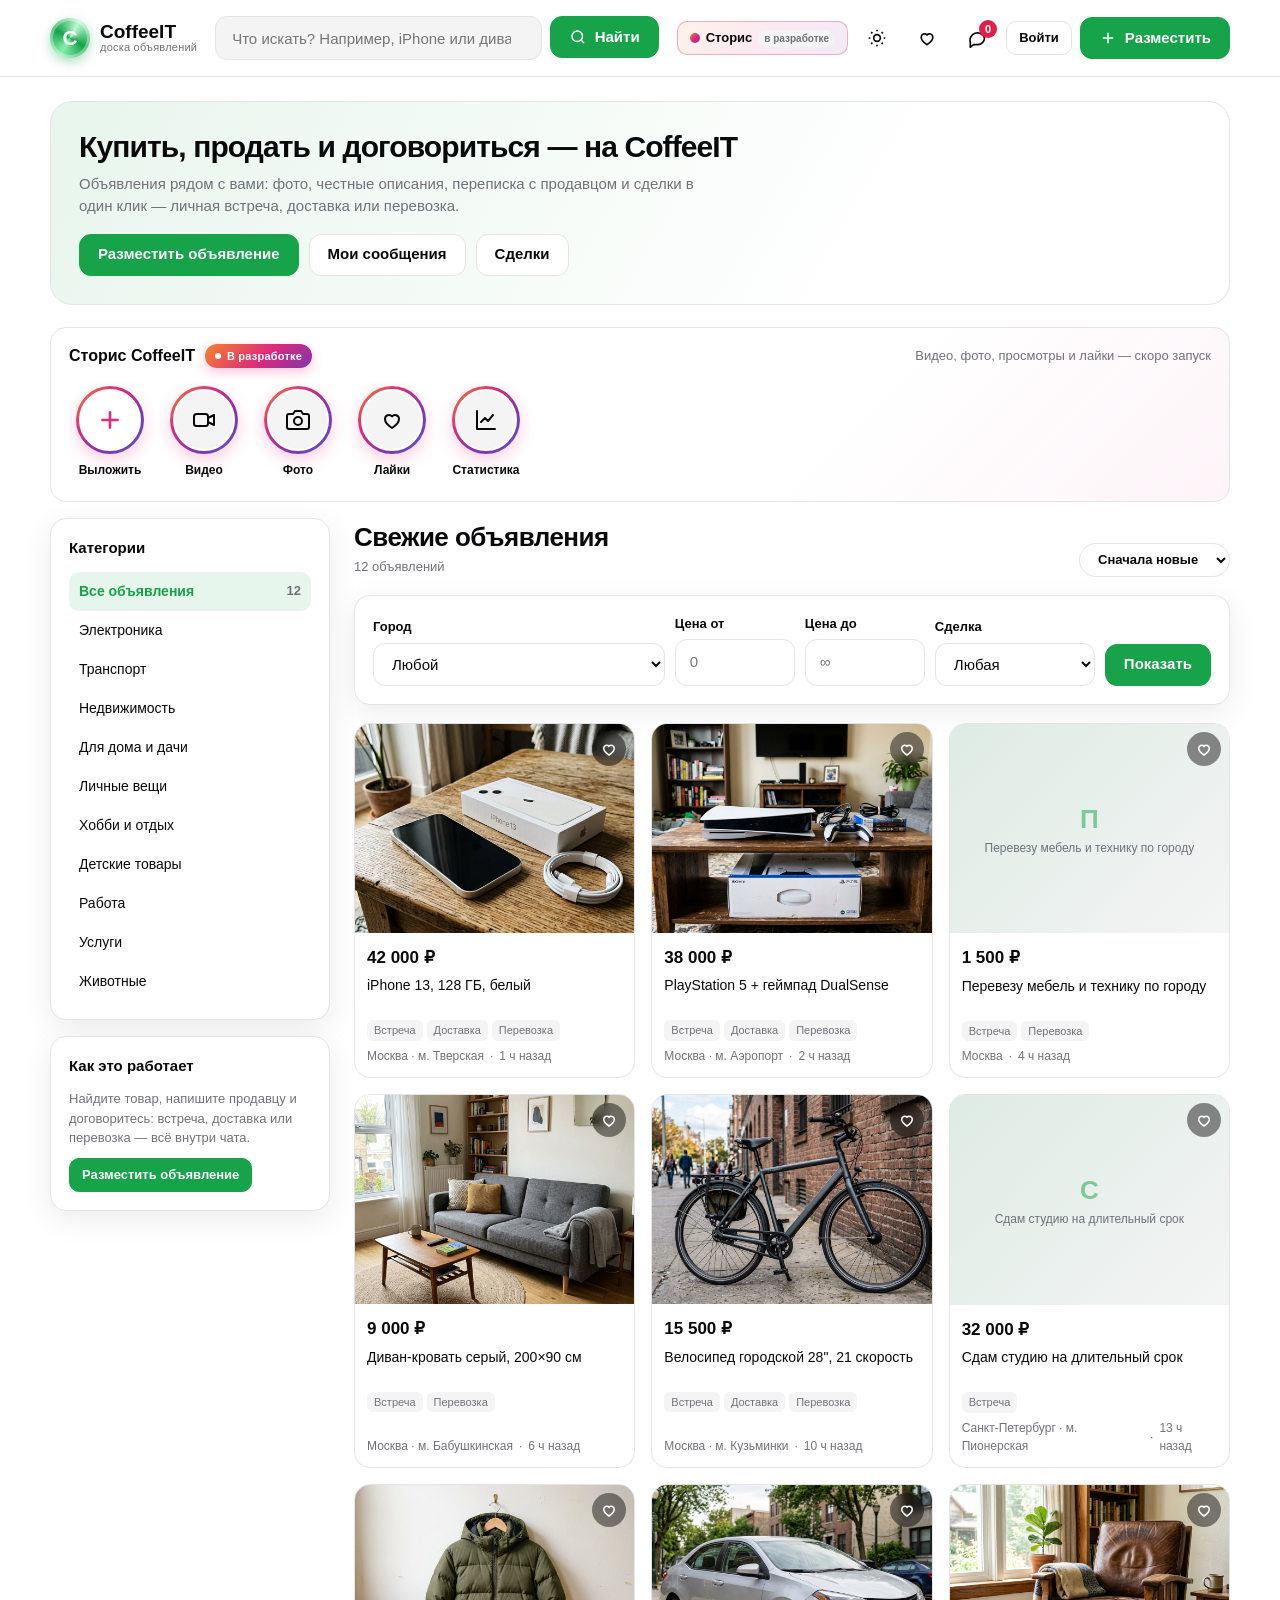
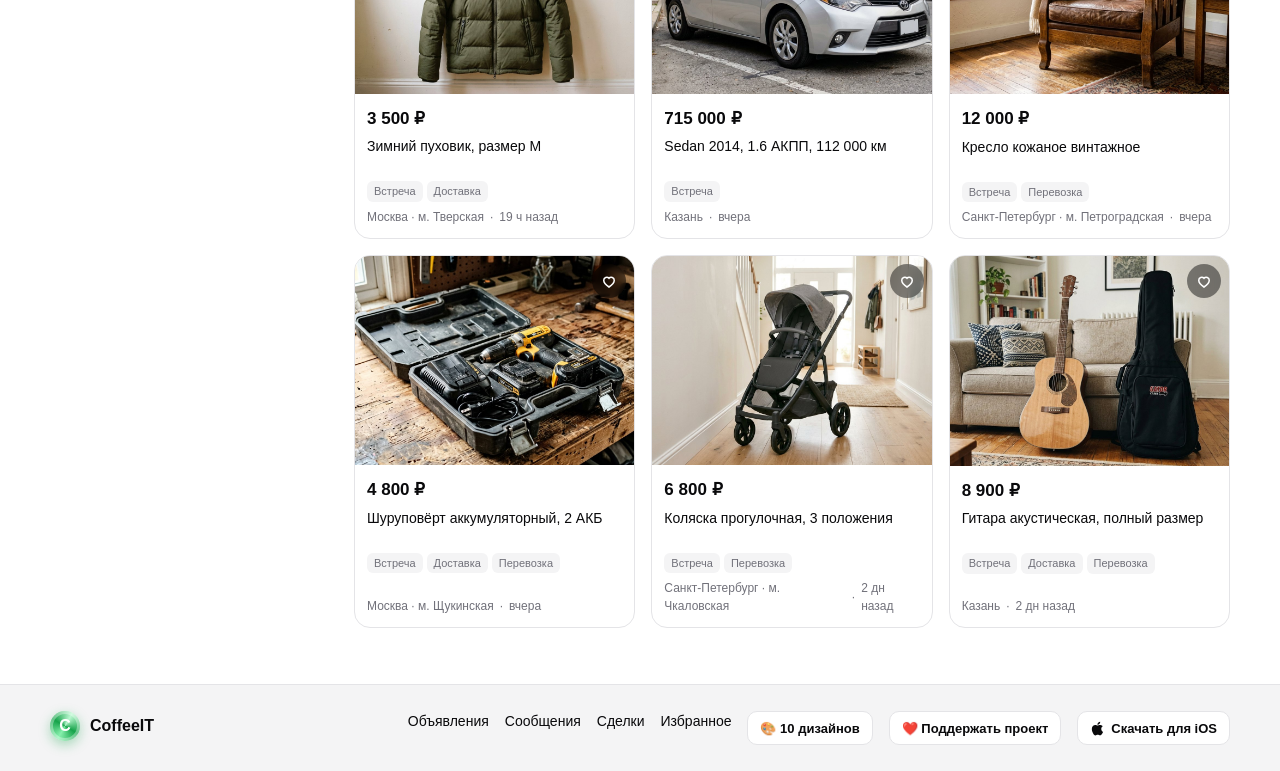
==== commit c3d5ec9f: "Add live 10-design modern animated theme engine (Apple, Stripe, Linear, Airbnb, Neon, Brutal, Coffee" ====
--- a/доска обьявления CoffeeIT/index.html
+++ b/доска обьявления CoffeeIT/index.html
@@ -312,12 +312,17 @@
   .hero h1{font-size:22px;line-height:1.25}
   .footer-inner{flex-direction:column;align-items:flex-start;gap:12px}
   .footer-links{flex-wrap:wrap;gap:10px}
-  .modal{width:calc(100vw - 24px);max-height:calc(100dvh - 32px);overflow-y:auto;-webkit-overflow-scrolling:touch}
+  .modal{width:calc(100vw - 24px);max-height:calc(100dvh - 32px);overflow-y:auto;-webkit-overflow-scrolling:touch;overscroll-behavior:contain}
+  .header [data-stories-dev] span:last-child{display:none}
+  .row{grid-template-columns:1fr !important}
+  .stories-card{padding:12px 14px}
+  .story-ring{width:60px;height:60px}
 }
 
 /* Узкие экраны (iPhone SE и др.) */
 @media (max-width: 380px){
   .grid{grid-template-columns:1fr}
+  .story-stat-grid{grid-template-columns:1fr}
 }
 
 /* ---- Сторис (в разработке) — премиальный дизайн ---- */
@@ -378,6 +383,63 @@
   border:1px solid var(--border);font-size:13px;line-height:1.45;
 }
 .story-feat b{display:block;margin-bottom:3px;font-size:13.5px}
+
+/* ---- 10 современных дизайнов с анимациями (CoffeeIT Design Engine) ---- */
+@keyframes meshFlow{0%{background-position:0% 50%}50%{background-position:100% 50%}100%{background-position:0% 50%}}
+@keyframes cardReveal{from{opacity:0;transform:translateY(10px)}to{opacity:1;transform:none}}
+@keyframes neonPulse{0%,100%{box-shadow:0 0 14px rgba(0,245,212,.25)}50%{box-shadow:0 0 26px rgba(255,46,147,.38)}}
+
+html[data-design] .ad-card{animation:cardReveal .35s cubic-bezier(.22,1,.36,1) both;transition:transform .24s cubic-bezier(.22,1,.36,1),box-shadow .24s ease,border-color .24s ease}
+html[data-design] .ad-card:hover{transform:translateY(-4px)}
+
+/* 1. Apple Glass */
+html[data-design="apple"]{--bg:#f5f5f7;--bg2:#e8e8ed;--card:rgba(255,255,255,.78);--text:#1d1d1f;--muted:#6e6e73;--border:rgba(0,0,0,.08);--primary:#0071e3;--primary-h:#005bb5;--primary-soft:rgba(0,113,227,.10);--radius:22px;--shadow:0 12px 32px rgba(0,0,0,.08)}
+html[data-design="apple"] .header,html[data-design="apple"] .card,html[data-design="apple"] .ad-card{backdrop-filter:blur(20px);-webkit-backdrop-filter:blur(20px)}
+
+/* 2. Stripe Mesh */
+html[data-design="stripe"]{--bg:#f6f9fc;--bg2:#e9eef5;--card:#ffffff;--text:#0a2540;--muted:#425466;--border:#e2e8f0;--primary:#635bff;--primary-h:#4b42e8;--primary-soft:rgba(99,91,255,.10);--radius:16px}
+html[data-design="stripe"] .hero{background:linear-gradient(125deg,#635bff,#00d4ff,#7a73ff,#ff7a59);background-size:260% 260%;animation:meshFlow 9s ease infinite;color:#fff;border:none}
+html[data-design="stripe"] .hero p,html[data-design="stripe"] .hero h1{color:#fff}
+
+/* 3. Linear Dark */
+html[data-design="linear"]{--bg:#08090a;--bg2:#121316;--card:#101114;--text:#f7f8f8;--muted:#8a8f98;--border:rgba(255,255,255,.09);--primary:#5e6ad2;--primary-h:#717ce0;--primary-soft:rgba(94,106,210,.16);--radius:14px;--shadow:0 16px 40px rgba(0,0,0,.55)}
+html[data-design="linear"] .hero{background:radial-gradient(circle at 20% 0%,rgba(94,106,210,.25),transparent 60%),#101114;border:1px solid rgba(255,255,255,.1)}
+
+/* 4. Airbnb Warm */
+html[data-design="airbnb"]{--bg:#fffaf6;--bg2:#f7efe8;--card:#ffffff;--text:#222222;--muted:#717171;--border:#ebebeb;--primary:#ff385c;--primary-h:#e01c43;--primary-soft:rgba(255,56,92,.10);--radius:24px;--shadow:0 10px 28px rgba(34,34,34,.08)}
+
+/* 5. Cyber Neon */
+html[data-design="neon"]{--bg:#070714;--bg2:#101026;--card:#0d0d20;--text:#f0f4ff;--muted:#9aa3c7;--border:rgba(0,245,212,.25);--primary:#00f5d4;--primary-h:#00d9bc;--primary-soft:rgba(0,245,212,.14);--radius:16px}
+html[data-design="neon"] .btn-primary{color:#070714;font-weight:800}
+html[data-design="neon"] .ad-card:hover{animation:neonPulse 2s infinite}
+
+/* 6. Neo-Brutalism */
+html[data-design="brutal"]{--bg:#fffdf0;--bg2:#ffde00;--card:#ffffff;--text:#111111;--muted:#3f3f46;--border:#111111;--primary:#ff6b9d;--primary-h:#ff4785;--primary-soft:#fff3b0;--radius:10px;--shadow:5px 5px 0 #111111}
+html[data-design="brutal"] .card,html[data-design="brutal"] .ad-card,html[data-design="brutal"] .btn{border:2px solid #111111 !important;box-shadow:4px 4px 0 #111111}
+html[data-design="brutal"] .ad-card:hover{transform:translate(-2px,-2px);box-shadow:7px 7px 0 #111111}
+
+/* 7. Coffee Espresso */
+html[data-design="coffee"]{--bg:#faf6f1;--bg2:#efe6dc;--card:#fffdf9;--text:#2c1a0e;--muted:#7a5c47;--border:#e4d5c5;--primary:#b45309;--primary-h:#92400e;--primary-soft:rgba(180,83,9,.11);--radius:18px}
+
+/* 8. Telegram Breeze */
+html[data-design="telegram"]{--bg:#f0f7fc;--bg2:#e1effa;--card:#ffffff;--text:#0f172a;--muted:#526980;--border:#d4e6f5;--primary:#229ed9;--primary-h:#1a88be;--primary-soft:rgba(34,158,217,.12);--radius:20px}
+
+/* 9. Bento Minimal */
+html[data-design="bento"]{--bg:#f2f2f2;--bg2:#e6e6e6;--card:#ffffff;--text:#111111;--muted:#666666;--border:#dcdcdc;--primary:#ff4d00;--primary-h:#e04400;--primary-soft:rgba(255,77,0,.10);--radius:22px}
+
+/* 10. Emerald Fintech */
+html[data-design="emerald"]{--bg:#061612;--bg2:#0d261f;--card:#0a1f19;--text:#ecfdf5;--muted:#86b8a6;--border:rgba(245,197,66,.22);--primary:#10b981;--primary-h:#059669;--primary-soft:rgba(16,185,129,.16);--radius:18px;--shadow:0 14px 36px rgba(0,0,0,.45)}
+html[data-design="emerald"] .hero{background:linear-gradient(135deg,#0a261d,#061612 60%,rgba(245,197,66,.16));border:1px solid rgba(245,197,66,.28)}
+
+.design-grid{display:grid;grid-template-columns:repeat(2,minmax(0,1fr));gap:10px}
+@media (max-width:520px){.design-grid{grid-template-columns:1fr}}
+.design-tile{
+  padding:12px;border-radius:14px;border:1.5px solid var(--border);background:var(--card);color:var(--text);
+  cursor:pointer;text-align:left;display:flex;flex-direction:column;gap:6px;transition:transform .16s ease,border-color .16s ease;
+}
+.design-tile:hover{transform:translateY(-2px);border-color:var(--primary)}
+.design-tile.active{border-color:var(--primary);box-shadow:0 0 0 2px var(--primary-soft)}
+.design-swatch{height:28px;border-radius:8px;width:100%}
 
 </style>
 <script>
@@ -466,6 +528,7 @@
       <a href="/chats" data-link>Сообщения</a>
       <a href="/deals" data-link>Сделки</a>
       <a href="/favorites" data-link>Избранное</a>
+      <button type="button" class="btn btn-sm" data-open-designs style="gap:6px">🎨 10 дизайнов</button>
       <button type="button" class="btn btn-sm" data-support-project style="gap:6px">❤️ Поддержать проект</button>
       <button type="button" class="btn btn-sm" data-install-ios style="gap:6px">
         <svg viewBox="0 0 24 24" width="15" height="15" fill="currentColor" aria-hidden="true"><path d="M16.365 1.43c0 1.14-.493 2.27-1.177 3.08-.744.9-1.99 1.57-2.987 1.57-.12 0-.23-.02-.3-.03-.01-.06-.04-.22-.04-.39 0-1.15.572-2.27 1.206-2.98.804-.94 2.142-1.64 3.248-1.68.03.13.05.28.05.43zm4.565 15.71c-.03.07-.463 1.58-1.518 3.12-.945 1.34-1.94 2.71-3.43 2.71-1.517 0-1.9-.88-3.63-.88-1.698 0-2.302.91-3.67.91-1.377 0-2.332-1.26-3.428-2.8-1.287-1.82-2.323-4.63-2.323-7.28 0-4.28 2.797-6.55 5.552-6.55 1.448 0 2.675.95 3.6.95.865 0 2.222-1.01 3.902-1.01.613 0 2.886.06 4.374 2.19-.13.09-2.383 1.37-2.383 4.19 0 3.26 2.854 4.42 2.955 4.45z"/></svg>
@@ -2708,7 +2771,37 @@
   }
 
   /* ---- поддержка проекта / благотворительность напрямую ---- */
+  const RU_BANKS = [
+    { name: 'СберБанк', color: '#21A038', scheme: 'sberbankonline://', web: 'https://online.sberbank.ru/' },
+    { name: 'Т-Банк (Тинькофф)', color: '#FFDD2D', darkText: true, scheme: 'tinkoffbank://', web: 'https://www.tbank.ru/' },
+    { name: 'Альфа-Банк', color: '#EF3124', scheme: 'alfabank://', web: 'https://alfabank.ru/' },
+    { name: 'ВТБ Онлайн', color: '#002882', scheme: 'vtb24://', web: 'https://online.vtb.ru/' },
+    { name: 'Газпромбанк', color: '#0057B6', scheme: 'gpb://', web: 'https://ib.online.gpb.ru/' },
+    { name: 'Озон Банк', color: '#005BFF', scheme: 'ozonbank://', web: 'https://finance.ozon.ru/' },
+    { name: 'Яндекс Пэй', color: '#000000', scheme: 'yandexpay://', web: 'https://bank.yandex.ru/' },
+    { name: 'Райффайзен', color: '#FEE600', darkText: true, scheme: 'raiffeisen://', web: 'https://online.raiffeisen.ru/' },
+    { name: 'Совкомбанк', color: '#003791', scheme: 'halvacard://', web: 'https://halvacard.ru/' },
+    { name: 'Россельхозбанк', color: '#42AB44', scheme: 'rshb://', web: 'https://online.rshb.ru/' },
+    { name: 'ПСБ', color: '#EA5616', scheme: 'psbank://', web: 'https://ib.psbank.ru/' },
+    { name: 'МТС Банк', color: '#E30611', scheme: 'mtsbank://', web: 'https://online.mtsbank.ru/' },
+    { name: 'Почта Банк', color: '#002F87', scheme: 'pochtabank://', web: 'https://my.pochtabank.ru/' },
+    { name: 'Уралсиб', color: '#2E1A47', scheme: 'uralsib://', web: 'https://i.uralsib.ru/' },
+    { name: 'Банк СПб', color: '#E2001A', scheme: 'bspb://', web: 'https://i.bspb.ru/' },
+    { name: 'Ак Барс Банк', color: '#009A44', scheme: 'akbars://', web: 'https://online.akbars.ru/' },
+    { name: 'Русский Стандарт', color: '#006838', scheme: 'rsb://', web: 'https://online.rsb.ru/' },
+    { name: 'Ренессанс Банк', color: '#E40046', scheme: 'rencredit://', web: 'https://ib.rencredit.ru/' },
+    { name: 'ОТП Банк', color: '#52AE30', scheme: 'otpbank://', web: 'https://online.otpbank.ru/' },
+    { name: 'УБРиР', color: '#A6192E', scheme: 'ubrr://', web: 'https://i.ubrr.ru/' },
+    { name: 'МКБ', color: '#D22630', scheme: 'mkb://', web: 'https://online.mkb.ru/' },
+    { name: 'Точка Банк', color: '#6E2EFF', scheme: 'tochka://', web: 'https://i.tochka.com/' },
+    { name: 'РНКБ', color: '#0088CC', scheme: 'rncb://', web: 'https://online.rncb.ru/' },
+    { name: 'Синара Банк', color: '#FF5C00', scheme: 'sinara://', web: 'https://online.sinara.ru/' },
+    { name: 'Авангард', color: '#006E51', scheme: 'avangard://', web: 'https://www.avangard.ru/' },
+    { name: 'ЮMoney', color: '#8B3FFD', scheme: 'yoomoney://', web: 'https://yoomoney.ru/' },
+  ];
+
   function openSupportProjectModal(adTitle) {
+    const isMobile = /iPhone|iPad|iPod|Android/i.test(navigator.userAgent || '');
     openModal({
       title: 'Объявление опубликовано!',
       body: `
@@ -2718,7 +2811,7 @@
             ${adTitle ? `<div class="small muted">«${UI.esc(adTitle)}»</div>` : ''}
           </div>
           <p><b>Поддержать проект CoffeeIT и благотворительность напрямую</b><br/>
-          <span class="muted">Размещение объявлений у нас бесплатное. Если проект оказался полезен и вы хотите поддержать его развитие и благотворительные инициативы напрямую — выберите удобную сумму:</span></p>
+          <span class="muted">Выберите сумму и нажмите на ваш банк — номер карты скопируется автоматически, и на телефоне сразу откроется приложение банка.</span></p>
           <div style="display:flex;gap:8px;flex-wrap:wrap" id="support-amounts">
             <button type="button" class="btn btn-sm" data-sup-sum="50">50 ₽</button>
             <button type="button" class="btn btn-sm btn-primary" data-sup-sum="100">100 ₽</button>
@@ -2730,13 +2823,18 @@
             <input class="input" id="support-custom-sum" type="number" min="10" step="10" value="100"/>
           </div>
           <div style="padding:12px 14px;border-radius:12px;background:var(--bg2);border:1px solid var(--border);font-size:13.5px;line-height:1.55">
-            <b>Прямая поддержка и благотворительность (перевод на карту):</b>
+            <b>Номер карты для перевода:</b>
             <div style="display:flex;align-items:center;justify-content:space-between;gap:10px;margin:8px 0;padding:10px 12px;border-radius:10px;background:var(--card);border:1px solid var(--border);flex-wrap:wrap">
               <code style="font-size:16px;font-weight:800;letter-spacing:.06em">2204 1801 2664 7940</code>
               <button type="button" class="btn btn-sm" id="support-copy-card">Скопировать</button>
             </div>
             <span class="muted small">Назначение: «Поддержка проекта CoffeeIT». Любая сумма добровольна.</span>
           </div>
+          <div class="field">
+            <label for="support-bank-search">Открыть ваш банк на телефоне</label>
+            <input class="input" id="support-bank-search" type="search" placeholder="Поиск банка (Сбер, Т-Банк, Альфа, ВТБ…)" autocomplete="off"/>
+          </div>
+          <div id="support-banks-grid" style="display:grid;grid-template-columns:repeat(2,minmax(0,1fr));gap:8px;max-height:210px;overflow-y:auto;-webkit-overflow-scrolling:touch;padding-right:2px"></div>
           <div style="display:flex;gap:8px;flex-wrap:wrap">
             <button type="button" class="btn btn-primary" id="support-confirm-btn" style="flex:1">❤️ Я перевёл поддержку</button>
             <button type="button" class="btn" id="support-skip-btn" style="flex:1">Перейти к объявлению</button>
@@ -2744,6 +2842,40 @@
         </div>`,
       onMount: (root, close) => {
         const input = root.querySelector('#support-custom-sum');
+        const search = root.querySelector('#support-bank-search');
+        const grid = root.querySelector('#support-banks-grid');
+
+        const renderBanks = (q) => {
+          const term = String(q || '').trim().toLowerCase();
+          const list = term ? RU_BANKS.filter(b => b.name.toLowerCase().includes(term)) : RU_BANKS;
+          if (!list.length) {
+            grid.innerHTML = '<div class="small muted" style="grid-column:1/-1;padding:8px 0">Банк не найден — скопируйте номер карты выше и откройте ваш банк вручную.</div>';
+            return;
+          }
+          grid.innerHTML = list.map((b, idx) => `
+            <button type="button" class="btn btn-sm" data-bank-idx="${RU_BANKS.indexOf(b)}" style="justify-content:flex-start;gap:8px;min-height:44px;padding:8px 10px;border-color:var(--border);background:var(--card);color:var(--text);text-align:left">
+              <span style="width:12px;height:12px;border-radius:50%;background:${b.color};flex-shrink:0;border:1px solid rgba(0,0,0,.1)"></span>
+              <span style="overflow:hidden;text-overflow:ellipsis;white-space:nowrap;font-weight:600;font-size:13px">${UI.esc(b.name)}</span>
+            </button>`).join('');
+          grid.querySelectorAll('[data-bank-idx]').forEach((btn) => {
+            btn.onclick = async () => {
+              const bank = RU_BANKS[Number(btn.dataset.bankIdx)];
+              if (!bank) return;
+              try { await navigator.clipboard.writeText('2204180126647940'); } catch (e) {}
+              toast(`Номер карты скопирован! Открываем ${bank.name}…`);
+              if (isMobile) {
+                window.location.href = bank.scheme;
+                setTimeout(() => { window.open(bank.web, '_blank', 'noopener'); }, 1500);
+              } else {
+                window.open(bank.web, '_blank', 'noopener');
+              }
+            };
+          });
+        };
+
+        renderBanks('');
+        search.oninput = () => renderBanks(search.value);
+
         root.querySelectorAll('[data-sup-sum]').forEach((b) => {
           b.onclick = () => {
             root.querySelectorAll('[data-sup-sum]').forEach((x) => x.classList.remove('btn-primary'));
@@ -3268,7 +3400,74 @@
     }
   });
 
+  /* ---- 10 современных дизайнов (переключатель в реальном времени) ---- */
+  const DESIGNS = [
+    { id: 'apple', name: '1. Apple Glass', desc: 'Матовое стекло iOS/macOS, мягкие тени, синий акцент', swatch: 'linear-gradient(135deg,#f5f5f7,#0071e3)' },
+    { id: 'stripe', name: '2. Stripe Mesh', desc: 'Живой анимированный градиент, индиго + циан', swatch: 'linear-gradient(135deg,#635bff,#00d4ff,#ff7a59)' },
+    { id: 'linear', name: '3. Linear Dark', desc: 'Глубокий обсидиан, тонкие линии, фиолетовое свечение', swatch: 'linear-gradient(135deg,#08090a,#5e6ad2)' },
+    { id: 'airbnb', name: '4. Airbnb Warm', desc: 'Тёплый editorial-стиль, коралловый акцент, мягкие карточки', swatch: 'linear-gradient(135deg,#fffaf6,#ff385c)' },
+    { id: 'neon', name: '5. Cyber Neon', desc: 'Ночной неон, бирюзово-розовое пульсирующее свечение', swatch: 'linear-gradient(135deg,#070714,#00f5d4,#ff2e93)' },
+    { id: 'brutal', name: '6. Neo-Brutalism', desc: 'Смелые контрастные рамки, жёсткие тени, стиль Gumroad/Figma', swatch: 'linear-gradient(135deg,#ffde00,#ff6b9d,#111)' },
+    { id: 'coffee', name: '7. Coffee Espresso', desc: 'Фирменный кофейный стиль: крем, эспрессо и карамель', swatch: 'linear-gradient(135deg,#faf6f1,#b45309,#2c1a0e)' },
+    { id: 'telegram', name: '8. Telegram Breeze', desc: 'Воздушный небесно-голубой мобильный стиль', swatch: 'linear-gradient(135deg,#f0f7fc,#229ed9)' },
+    { id: 'bento', name: '9. Bento Minimal', desc: 'Модульная швейцарская сетка + сигнальный оранжевый', swatch: 'linear-gradient(135deg,#f2f2f2,#ff4d00)' },
+    { id: 'emerald', name: '10. Emerald Fintech', desc: 'Тёмный изумруд и золото в стиле премиального финтеха', swatch: 'linear-gradient(135deg,#061612,#10b981,#f5c542)' },
+  ];
+
+  function applyDesign(id) {
+    const html = document.documentElement;
+    if (!id || id === 'default') {
+      html.removeAttribute('data-design');
+      try { localStorage.removeItem('coffeeit:design:v1'); } catch (e) {}
+    } else {
+      html.setAttribute('data-design', id);
+      try { localStorage.setItem('coffeeit:design:v1', id); } catch (e) {}
+    }
+  }
+  try {
+    const savedDesign = localStorage.getItem('coffeeit:design:v1');
+    if (savedDesign) document.documentElement.setAttribute('data-design', savedDesign);
+  } catch (e) {}
+
+  function openDesignsModal() {
+    const cur = document.documentElement.getAttribute('data-design') || 'default';
+    openModal({
+      title: '10 современных дизайнов CoffeeIT',
+      body: `
+        <div style="display:flex;flex-direction:column;gap:12px">
+          <p class="small muted">Нажмите на любой дизайн — он <b>мгновенно применится</b> ко всему сайту с плавными анимациями. Подходит для iPhone, Android и планшетов.</p>
+          <div class="design-grid">
+            ${DESIGNS.map(d => `
+              <button type="button" class="design-tile ${cur === d.id ? 'active' : ''}" data-pick-design="${d.id}">
+                <span class="design-swatch" style="background:${d.swatch}"></span>
+                <b style="font-size:13.5px">${UI.esc(d.name)}</b>
+                <span class="small muted" style="font-size:12px;line-height:1.35">${UI.esc(d.desc)}</span>
+              </button>`).join('')}
+          </div>
+          <button type="button" class="btn btn-sm" data-pick-design="default">Вернуть стандартный дизайн</button>
+        </div>`,
+      onMount: (root, close) => {
+        root.querySelectorAll('[data-pick-design]').forEach((btn) => {
+          btn.onclick = () => {
+            const id = btn.dataset.pickDesign;
+            applyDesign(id);
+            const found = DESIGNS.find(x => x.id === id);
+            toast(found ? `Применён дизайн: ${found.name}` : 'Возвращён стандартный дизайн');
+            close();
+          };
+        });
+      },
+    });
+  }
+
   document.addEventListener('click', async (e) => {
+    const desBtn = e.target.closest('[data-open-designs]');
+    if (desBtn) {
+      e.preventDefault();
+      openDesignsModal();
+      return;
+    }
+
     const supBtn = e.target.closest('[data-support-project]');
     if (supBtn) {
       e.preventDefault();
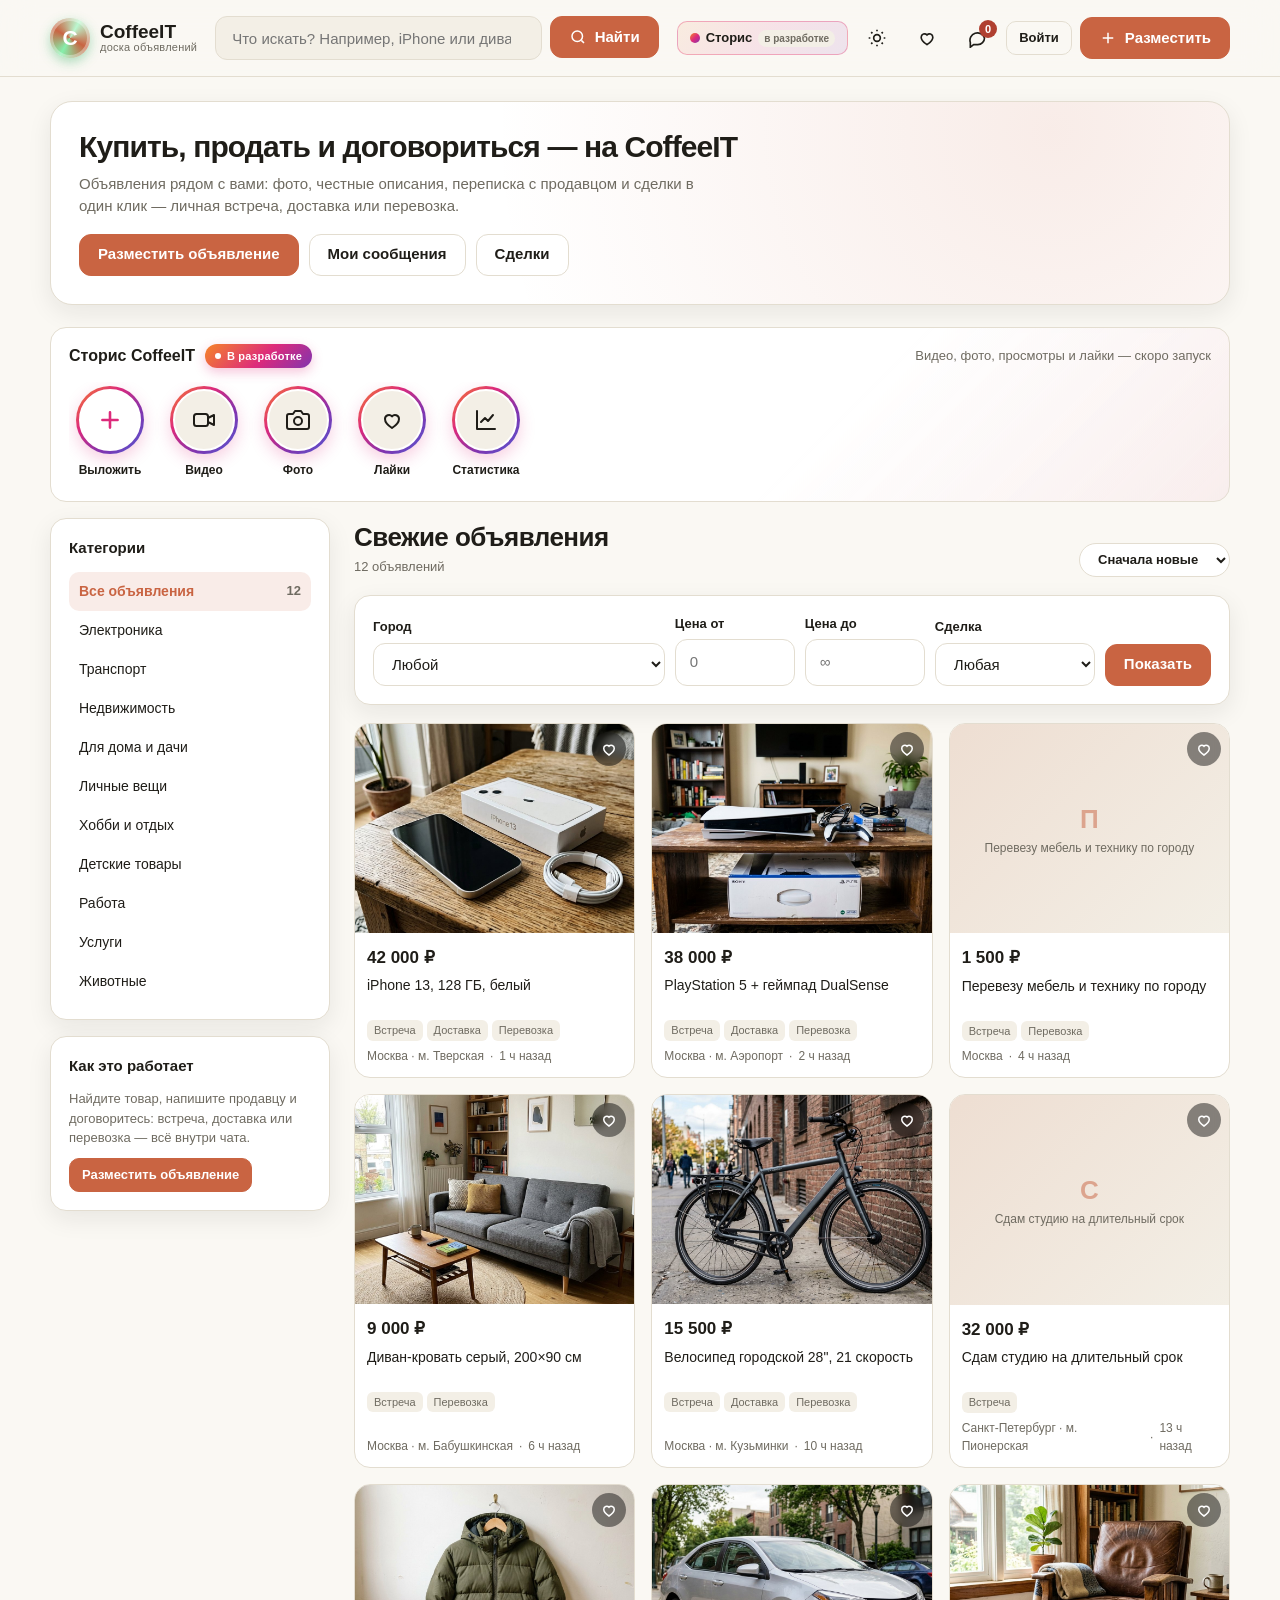
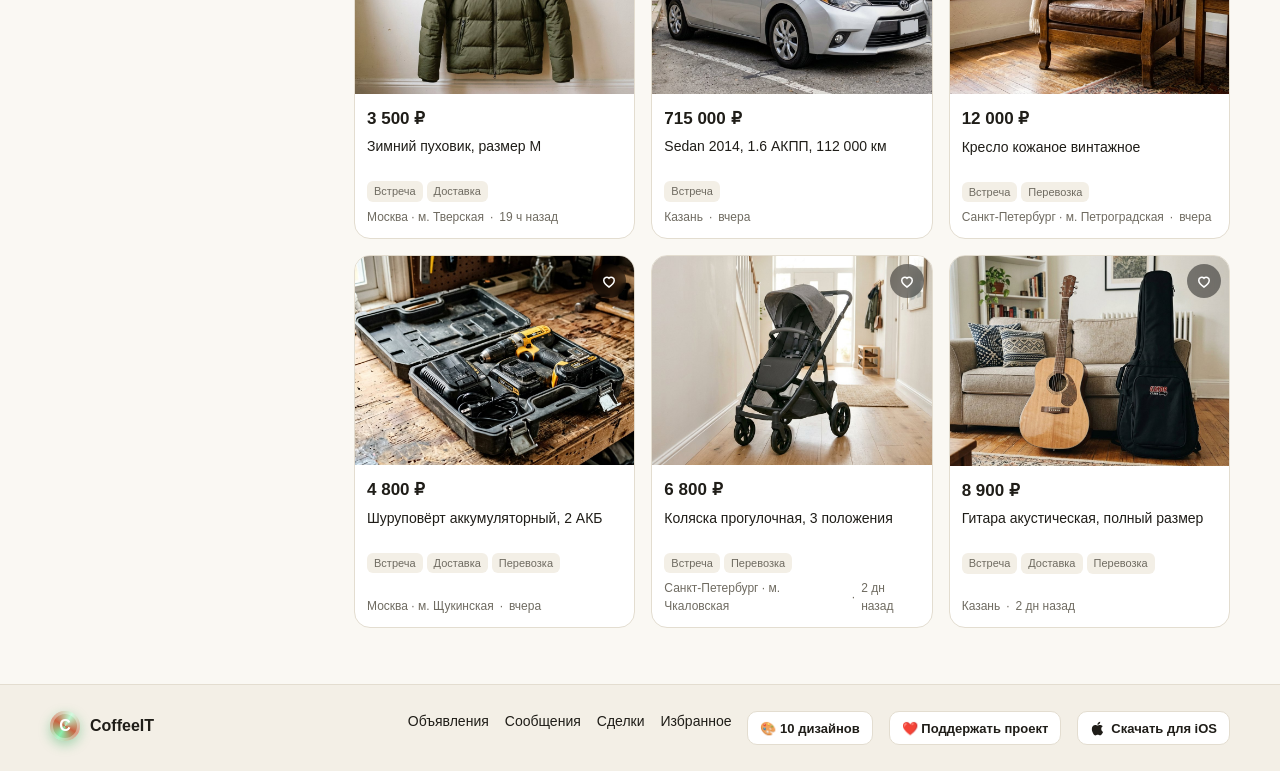
==== commit d6edd351: "Apply flagship digital-agency design system (open-codesign tokens, glass header, sheen buttons, card" ====
--- a/доска обьявления CoffeeIT/index.html
+++ b/доска обьявления CoffeeIT/index.html
@@ -14,16 +14,17 @@
 <link rel="icon" href="data:image/svg+xml,%3Csvg xmlns='http://www.w3.org/2000/svg' viewBox='0 0 100 100'%3E%3Ccircle cx='50' cy='50' r='46' fill='%2316a34a'/%3E%3Ctext x='50' y='70' font-size='58' font-weight='bold' text-anchor='middle' fill='%23fff'%3EC%3C/text%3E%3C/svg%3E"/>
 <style>
 :root{
-  --bg:#ffffff; --bg2:#f4f4f5; --card:#ffffff; --text:#09090b; --muted:#71717a;
-  --border:#e4e4e7; --primary:#16a34a; --primary-h:#15803d; --primary-soft:rgba(22,163,74,.10);
-  --gold:#f59e0b; --red:#e11d48; --ring:rgba(22,163,74,.35);
-  --shadow:0 8px 30px rgba(0,0,0,.08); --radius:16px; --radius-sm:12px;
+  /* open-codesign design tokens (packages/ui/src/tokens.css) */
+  --bg:#faf8f3; --bg2:#f3efe6; --card:#ffffff; --text:#1f1d18; --muted:#6f6b61;
+  --border:#e3ddd0; --primary:#c96442; --primary-h:#b75636; --primary-soft:rgba(201,100,66,.12);
+  --gold:#b8862a; --red:#b04030; --ring:rgba(201,100,66,.35);
+  --shadow:0 8px 24px rgba(31,29,24,.08); --radius:16px; --radius-sm:10px;
   --header-h:76px;
 }
 html[data-theme="dark"]{
-  --bg:#09090b; --bg2:#18181b; --card:#111113; --text:#fafafa; --muted:#a1a1aa;
-  --border:#27272a; --primary:#22c55e; --primary-h:#16a34a; --primary-soft:rgba(34,197,94,.14);
-  --shadow:0 8px 30px rgba(0,0,0,.5);
+  --bg:#1a1815; --bg2:#221f1b; --card:#26221d; --text:#f5f2eb; --muted:#a6a095;
+  --border:#3a352f; --primary:#d97757; --primary-h:#e88868; --primary-soft:rgba(217,119,87,.16);
+  --shadow:0 10px 30px rgba(0,0,0,.45);
 }
 *{box-sizing:border-box;margin:0;padding:0}
 html{scroll-behavior:smooth}
@@ -440,6 +441,24 @@
 .design-tile:hover{transform:translateY(-2px);border-color:var(--primary)}
 .design-tile.active{border-color:var(--primary);box-shadow:0 0 0 2px var(--primary-soft)}
 .design-swatch{height:28px;border-radius:8px;width:100%}
+
+/* ---- Open-Codesign craft animations & elevation (default) ---- */
+.header{backdrop-filter:blur(16px);-webkit-backdrop-filter:blur(16px);background:color-mix(in srgb,var(--bg) 84%,transparent)}
+.hero{
+  background:radial-gradient(circle at 85% 15%,var(--primary-soft),transparent 55%),var(--card);
+  border:1px solid var(--border);box-shadow:var(--shadow);
+  transition:transform .25s cubic-bezier(.22,1,.36,1),box-shadow .25s ease;
+}
+.ad-card{
+  transition:transform .24s cubic-bezier(.22,1,.36,1),box-shadow .24s ease,border-color .24s ease;
+}
+.ad-card:hover{
+  transform:translateY(-4px);
+  box-shadow:0 12px 28px rgba(31,29,24,.10);
+  border-color:color-mix(in srgb,var(--primary) 40%,var(--border));
+}
+.btn{transition:transform .14s cubic-bezier(.22,1,.36,1),background-color .16s ease,border-color .16s ease,box-shadow .16s ease}
+.btn:active{transform:scale(.97)}
 
 </style>
 <script>
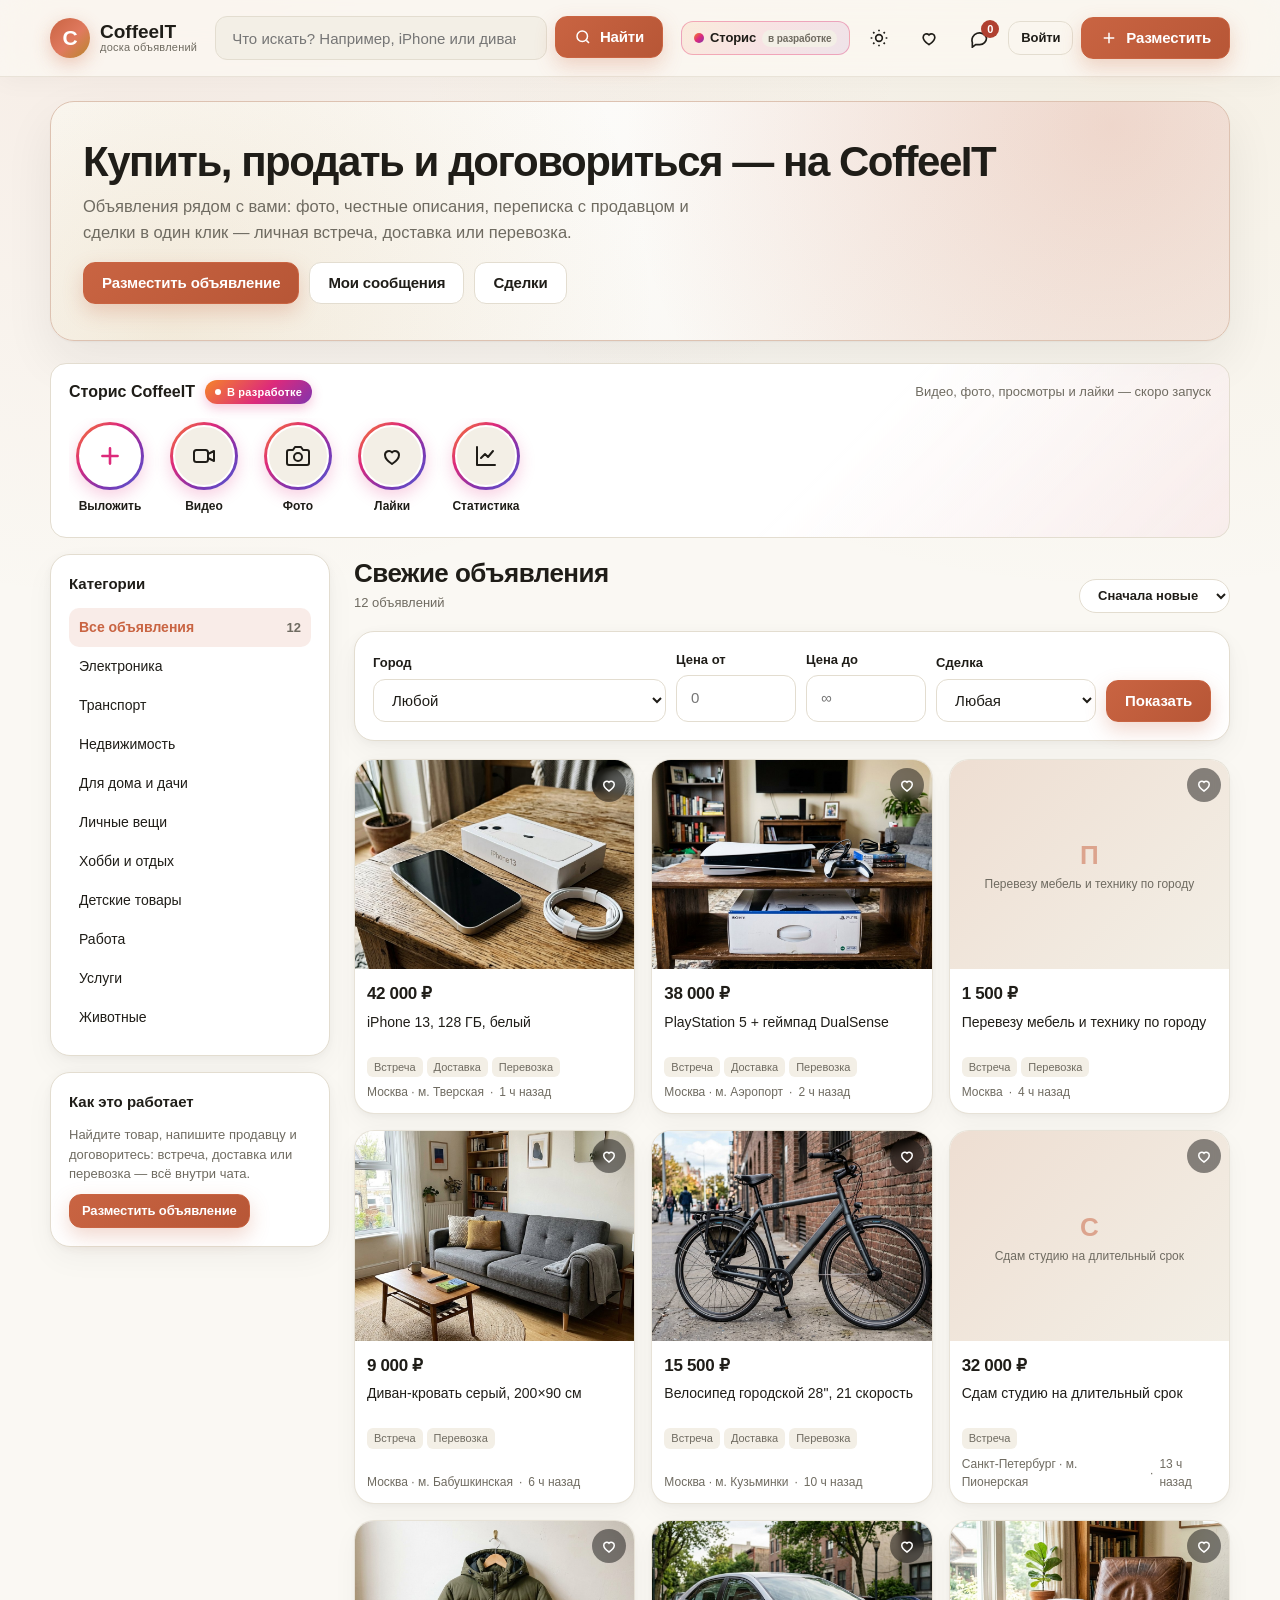
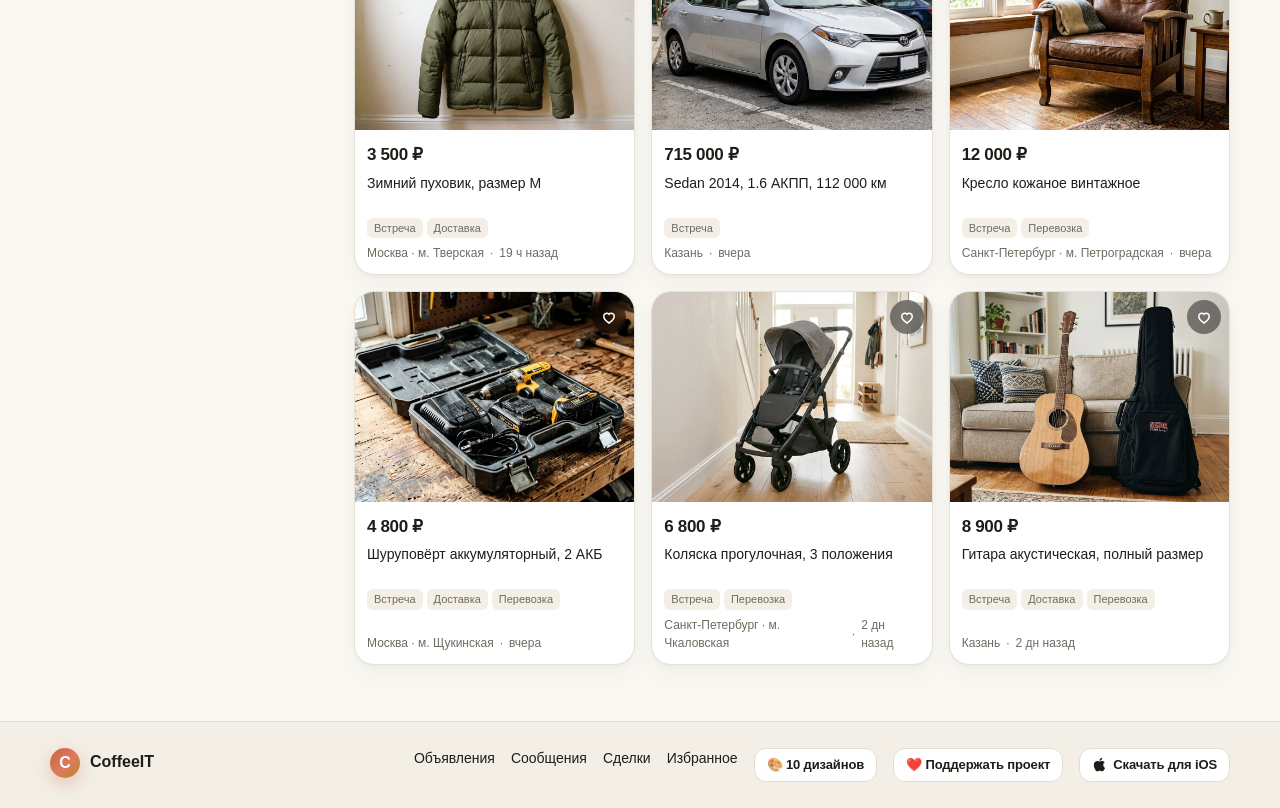
==== commit bc30f056: "Add 3 new open-design themes (Cafe, Clay 3D, Arc Glass) to live design switcher Co-authored-by: aren" ====
--- a/доска обьявления CoffeeIT/index.html
+++ b/доска обьявления CoffeeIT/index.html
@@ -432,6 +432,17 @@
 html[data-design="emerald"]{--bg:#061612;--bg2:#0d261f;--card:#0a1f19;--text:#ecfdf5;--muted:#86b8a6;--border:rgba(245,197,66,.22);--primary:#10b981;--primary-h:#059669;--primary-soft:rgba(16,185,129,.16);--radius:18px;--shadow:0 14px 36px rgba(0,0,0,.45)}
 html[data-design="emerald"] .hero{background:linear-gradient(135deg,#0a261d,#061612 60%,rgba(245,197,66,.16));border:1px solid rgba(245,197,66,.28)}
 
+/* 11. Open-Design: Cafe (из nexu-io/open-design/design-systems/cafe) */
+html[data-design="od-cafe"]{--bg:#f9f7f5;--bg2:#e9e3dd;--card:#ffffff;--text:#3e2b1e;--muted:#7a6556;--border:#dfd6cc;--primary:#5d4432;--primary-h:#463224;--primary-soft:rgba(93,68,50,.11);--radius:20px;--shadow:0 10px 28px rgba(62,43,30,.08)}
+
+/* 12. Open-Design: Claymorphism (объёмный 3D-пластилин) */
+html[data-design="od-clay"]{--bg:#eef2ff;--bg2:#e0e7ff;--card:#ffffff;--text:#1e1b4b;--muted:#6366f1;--border:rgba(255,255,255,.9);--primary:#4f46e5;--primary-h:#4338ca;--primary-soft:rgba(79,70,229,.12);--radius:26px}
+html[data-design="od-clay"] .card,html[data-design="od-clay"] .ad-card{box-shadow:10px 10px 24px rgba(79,70,229,.12), -6px -6px 18px rgba(255,255,255,.95), inset 2px 2px 4px rgba(255,255,255,.8)}
+
+/* 13. Open-Design: Arc Browser (градиентное стекло) */
+html[data-design="od-arc"]{--bg:#0f1021;--bg2:#181a33;--card:rgba(26,29,56,.78);--text:#f8fafc;--muted:#94a3b8;--border:rgba(167,139,250,.22);--primary:#a78bfa;--primary-h:#8b5cf6;--primary-soft:rgba(167,139,250,.16);--radius:22px}
+html[data-design="od-arc"] .header,html[data-design="od-arc"] .card,html[data-design="od-arc"] .ad-card{backdrop-filter:blur(22px);-webkit-backdrop-filter:blur(22px)}
+
 .design-grid{display:grid;grid-template-columns:repeat(2,minmax(0,1fr));gap:10px}
 @media (max-width:520px){.design-grid{grid-template-columns:1fr}}
 .design-tile{
@@ -442,23 +453,113 @@
 .design-tile.active{border-color:var(--primary);box-shadow:0 0 0 2px var(--primary-soft)}
 .design-swatch{height:28px;border-radius:8px;width:100%}
 
-/* ---- Open-Codesign craft animations & elevation (default) ---- */
-.header{backdrop-filter:blur(16px);-webkit-backdrop-filter:blur(16px);background:color-mix(in srgb,var(--bg) 84%,transparent)}
+/* ---- Flagship Digital Agency Design System (Awwwards / Cuberto / Redmadrobot level) ---- */
+@keyframes auroraShift{
+  0%,100%{background-position:0% 50%}
+  50%{background-position:100% 50%}
+}
+@keyframes btnSheen{
+  0%{transform:translateX(-120%) skewX(-20deg)}
+  100%{transform:translateX(220%) skewX(-20deg)}
+}
+
+body{
+  font-family:"Plus Jakarta Sans","Inter",-apple-system,BlinkMacSystemFont,"Segoe UI",Roboto,sans-serif;
+  -webkit-font-smoothing:antialiased;
+  -moz-osx-font-smoothing:grayscale;
+  background-image:
+    radial-gradient(at 12% 0%, rgba(201,100,66,.08) 0px, transparent 48%),
+    radial-gradient(at 88% 8%, rgba(184,134,42,.07) 0px, transparent 45%);
+  background-attachment:fixed;
+}
+
+.header{
+  backdrop-filter:blur(22px) saturate(160%);
+  -webkit-backdrop-filter:blur(22px) saturate(160%);
+  background:color-mix(in srgb,var(--bg) 78%,transparent);
+  border-bottom:1px solid color-mix(in srgb,var(--border) 75%,transparent);
+  box-shadow:0 4px 24px rgba(31,29,24,.04);
+}
+
+.logo .coin{
+  background:linear-gradient(135deg,var(--primary) 0%,#e07a5f 55%,#b8862a 100%);
+  box-shadow:0 6px 18px rgba(201,100,66,.32);
+}
+
 .hero{
-  background:radial-gradient(circle at 85% 15%,var(--primary-soft),transparent 55%),var(--card);
-  border:1px solid var(--border);box-shadow:var(--shadow);
-  transition:transform .25s cubic-bezier(.22,1,.36,1),box-shadow .25s ease;
-}
+  position:relative;overflow:hidden;
+  border-radius:24px;
+  padding:36px 32px;
+  background:
+    radial-gradient(circle at 90% 10%, rgba(201,100,66,.22) 0%, transparent 45%),
+    radial-gradient(circle at 10% 90%, rgba(184,134,42,.16) 0%, transparent 45%),
+    linear-gradient(135deg, var(--card) 0%, color-mix(in srgb,var(--bg2) 65%,var(--card)) 100%);
+  border:1px solid color-mix(in srgb,var(--primary) 22%,var(--border));
+  box-shadow:0 20px 50px rgba(31,29,24,.07), 0 1px 2px rgba(31,29,24,.04);
+}
+.hero h1{
+  font-size:clamp(26px, 3.8vw, 42px);
+  font-weight:800;
+  letter-spacing:-0.035em;
+  line-height:1.12;
+}
+.hero p{font-size:clamp(14.5px, 1.4vw, 16.5px);max-width:640px;line-height:1.6}
+
 .ad-card{
-  transition:transform .24s cubic-bezier(.22,1,.36,1),box-shadow .24s ease,border-color .24s ease;
+  border-radius:20px;
+  border:1px solid color-mix(in srgb,var(--border) 85%,transparent);
+  box-shadow:0 2px 6px rgba(31,29,24,.04), 0 10px 26px rgba(31,29,24,.04);
+  transition:transform .32s cubic-bezier(.22,1,.36,1), box-shadow .32s cubic-bezier(.22,1,.36,1), border-color .25s ease;
 }
 .ad-card:hover{
-  transform:translateY(-4px);
-  box-shadow:0 12px 28px rgba(31,29,24,.10);
-  border-color:color-mix(in srgb,var(--primary) 40%,var(--border));
-}
-.btn{transition:transform .14s cubic-bezier(.22,1,.36,1),background-color .16s ease,border-color .16s ease,box-shadow .16s ease}
-.btn:active{transform:scale(.97)}
+  transform:translateY(-6px);
+  box-shadow:0 22px 44px rgba(31,29,24,.11), 0 4px 12px rgba(201,100,66,.08);
+  border-color:color-mix(in srgb,var(--primary) 45%,var(--border));
+}
+.ad-thumb{overflow:hidden;border-radius:16px 16px 0 0}
+.ad-thumb img{transition:transform .55s cubic-bezier(.22,1,.36,1)}
+.ad-card:hover .ad-thumb img{transform:scale(1.06)}
+.ad-price{font-variant-numeric:tabular-nums;letter-spacing:-0.02em;font-weight:800}
+
+.btn{
+  position:relative;overflow:hidden;
+  border-radius:12px;
+  font-weight:600;
+  letter-spacing:-0.01em;
+  transition:transform .16s cubic-bezier(.22,1,.36,1), background-color .2s ease, border-color .2s ease, box-shadow .22s ease;
+}
+.btn:active{transform:scale(.96)}
+.btn-primary{
+  background:linear-gradient(135deg,var(--primary) 0%,var(--primary-h) 100%);
+  box-shadow:0 8px 20px rgba(201,100,66,.26);
+}
+.btn-primary:hover{
+  box-shadow:0 12px 28px rgba(201,100,66,.36);
+  transform:translateY(-1px);
+}
+.btn-primary::after{
+  content:"";position:absolute;inset:0;width:45%;
+  background:linear-gradient(90deg,transparent,rgba(255,255,255,.28),transparent);
+  transform:translateX(-140%) skewX(-20deg);
+  pointer-events:none;
+}
+.btn-primary:hover::after{animation:btnSheen .75s ease}
+
+.card{
+  border-radius:20px;
+  box-shadow:0 2px 8px rgba(31,29,24,.04), 0 12px 30px rgba(31,29,24,.04);
+}
+.modal{
+  border-radius:24px;
+  box-shadow:0 30px 80px rgba(0,0,0,.28);
+  border:1px solid color-mix(in srgb,var(--border) 70%,transparent);
+}
+
+@media (max-width:640px){
+  .hero{padding:22px 16px;border-radius:18px}
+  .ad-card{border-radius:16px}
+  .card{border-radius:16px}
+}
 
 </style>
 <script>
@@ -3431,6 +3532,9 @@
     { id: 'telegram', name: '8. Telegram Breeze', desc: 'Воздушный небесно-голубой мобильный стиль', swatch: 'linear-gradient(135deg,#f0f7fc,#229ed9)' },
     { id: 'bento', name: '9. Bento Minimal', desc: 'Модульная швейцарская сетка + сигнальный оранжевый', swatch: 'linear-gradient(135deg,#f2f2f2,#ff4d00)' },
     { id: 'emerald', name: '10. Emerald Fintech', desc: 'Тёмный изумруд и золото в стиле премиального финтеха', swatch: 'linear-gradient(135deg,#061612,#10b981,#f5c542)' },
+    { id: 'od-cafe', name: '11. Open-Design: Cafe', desc: 'Уютная кофейная дизайн-система из nexu-io/open-design (#5D4432)', swatch: 'linear-gradient(135deg,#f9f7f5,#5d4432,#3e2b1e)' },
+    { id: 'od-clay', name: '12. Open-Design: Clay 3D', desc: 'Объёмный 3D Claymorphism с мягкими двойными тенями', swatch: 'linear-gradient(135deg,#eef2ff,#4f46e5,#818cf8)' },
+    { id: 'od-arc', name: '13. Open-Design: Arc Glass', desc: 'Космическое стекло с сиреневым свечением (стиль Arc)', swatch: 'linear-gradient(135deg,#0f1021,#a78bfa,#38bdf8)' },
   ];
 
   function applyDesign(id) {
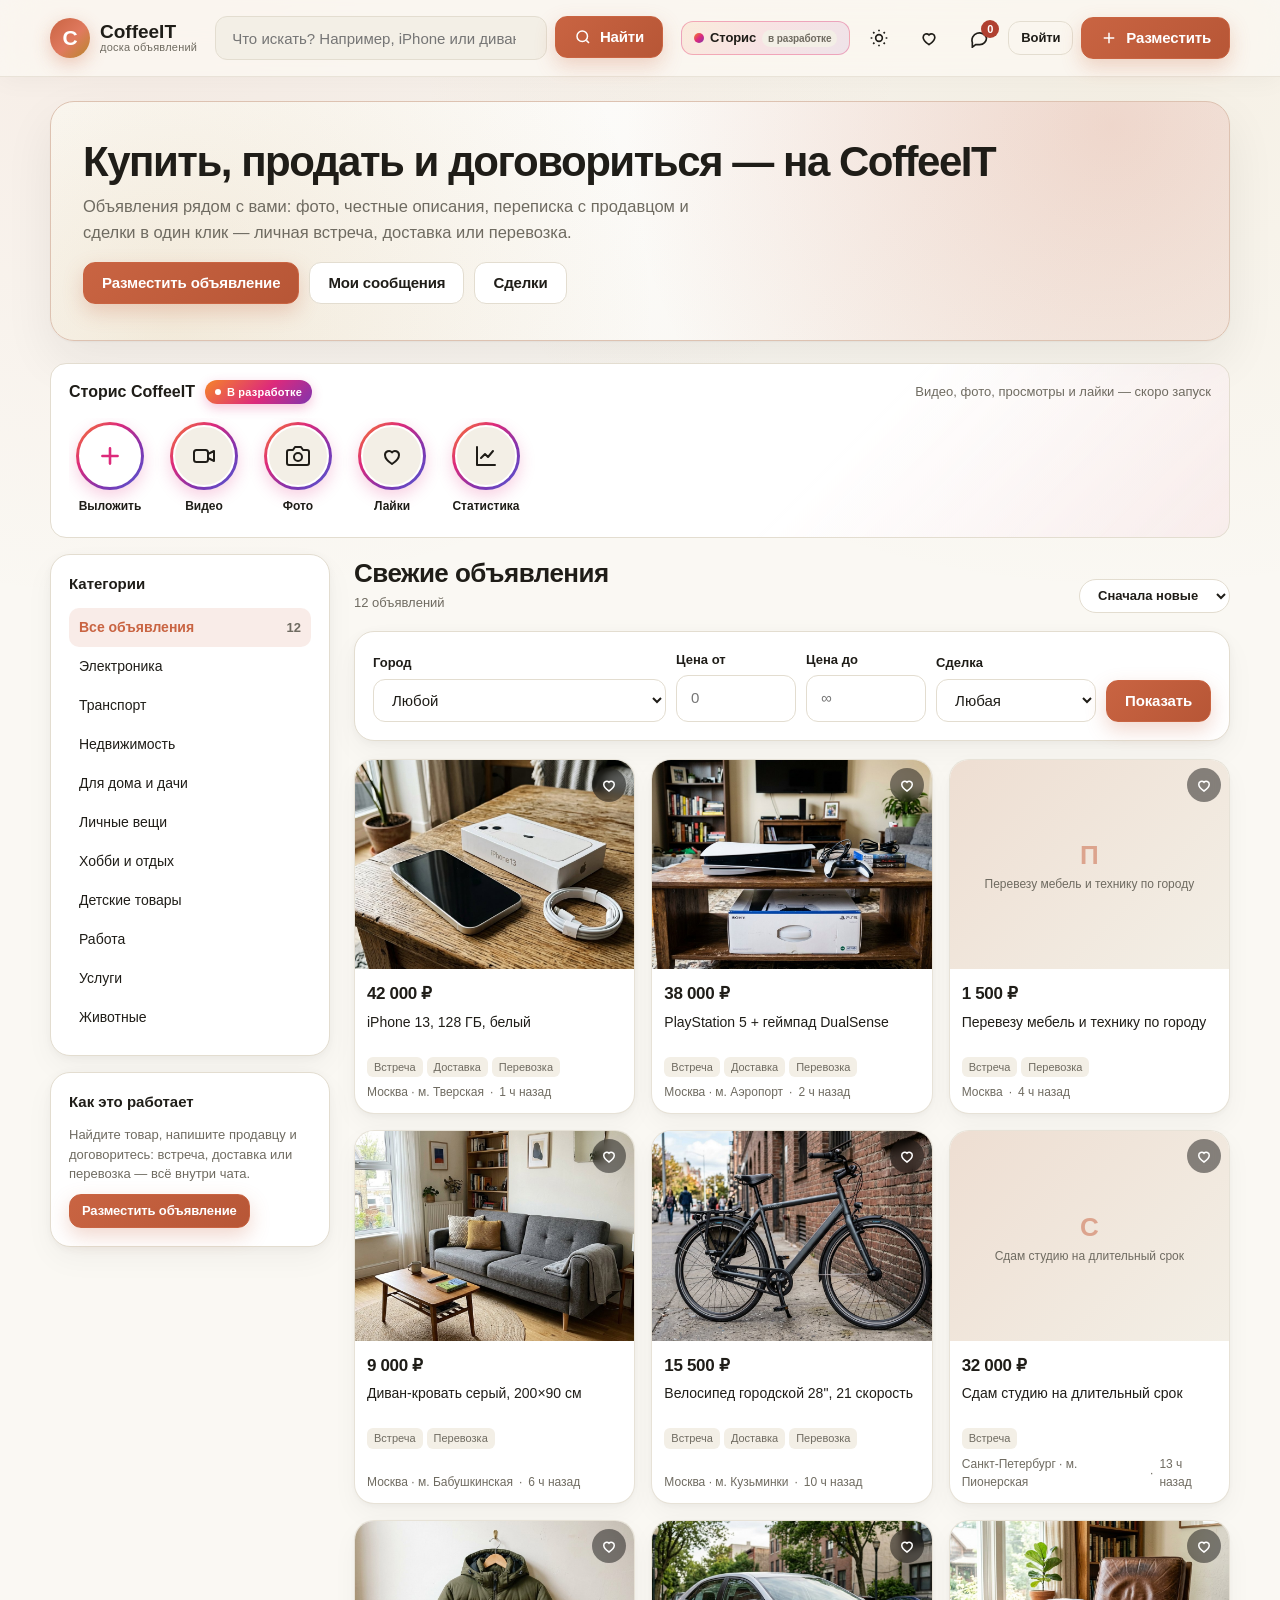
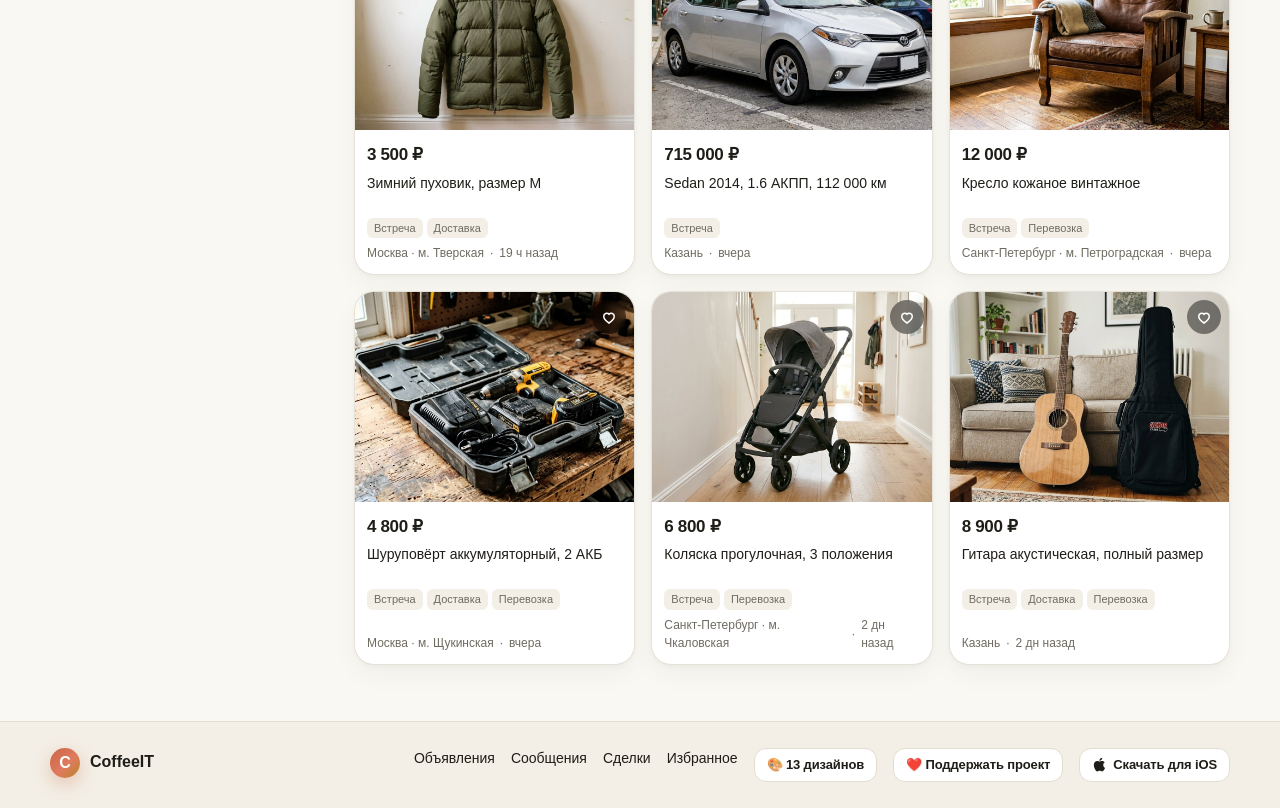
==== commit 1e24fada: "Update design switcher button and modal title to '13 дизайнов' Co-authored-by: arena-agent <29705374" ====
--- a/доска обьявления CoffeeIT/index.html
+++ b/доска обьявления CoffeeIT/index.html
@@ -648,7 +648,7 @@
       <a href="/chats" data-link>Сообщения</a>
       <a href="/deals" data-link>Сделки</a>
       <a href="/favorites" data-link>Избранное</a>
-      <button type="button" class="btn btn-sm" data-open-designs style="gap:6px">🎨 10 дизайнов</button>
+      <button type="button" class="btn btn-sm" data-open-designs style="gap:6px">🎨 13 дизайнов</button>
       <button type="button" class="btn btn-sm" data-support-project style="gap:6px">❤️ Поддержать проект</button>
       <button type="button" class="btn btn-sm" data-install-ios style="gap:6px">
         <svg viewBox="0 0 24 24" width="15" height="15" fill="currentColor" aria-hidden="true"><path d="M16.365 1.43c0 1.14-.493 2.27-1.177 3.08-.744.9-1.99 1.57-2.987 1.57-.12 0-.23-.02-.3-.03-.01-.06-.04-.22-.04-.39 0-1.15.572-2.27 1.206-2.98.804-.94 2.142-1.64 3.248-1.68.03.13.05.28.05.43zm4.565 15.71c-.03.07-.463 1.58-1.518 3.12-.945 1.34-1.94 2.71-3.43 2.71-1.517 0-1.9-.88-3.63-.88-1.698 0-2.302.91-3.67.91-1.377 0-2.332-1.26-3.428-2.8-1.287-1.82-2.323-4.63-2.323-7.28 0-4.28 2.797-6.55 5.552-6.55 1.448 0 2.675.95 3.6.95.865 0 2.222-1.01 3.902-1.01.613 0 2.886.06 4.374 2.19-.13.09-2.383 1.37-2.383 4.19 0 3.26 2.854 4.42 2.955 4.45z"/></svg>
@@ -3555,10 +3555,10 @@
   function openDesignsModal() {
     const cur = document.documentElement.getAttribute('data-design') || 'default';
     openModal({
-      title: '10 современных дизайнов CoffeeIT',
+      title: '13 современных дизайнов CoffeeIT',
       body: `
         <div style="display:flex;flex-direction:column;gap:12px">
-          <p class="small muted">Нажмите на любой дизайн — он <b>мгновенно применится</b> ко всему сайту с плавными анимациями. Подходит для iPhone, Android и планшетов.</p>
+          <p class="small muted">Нажмите на любой из <b>13 дизайнов</b> — он мгновенно применится ко всему сайту с плавными анимациями. Прокрутите список вниз, чтобы увидеть все 13 тем.</p>
           <div class="design-grid">
             ${DESIGNS.map(d => `
               <button type="button" class="design-tile ${cur === d.id ? 'active' : ''}" data-pick-design="${d.id}">
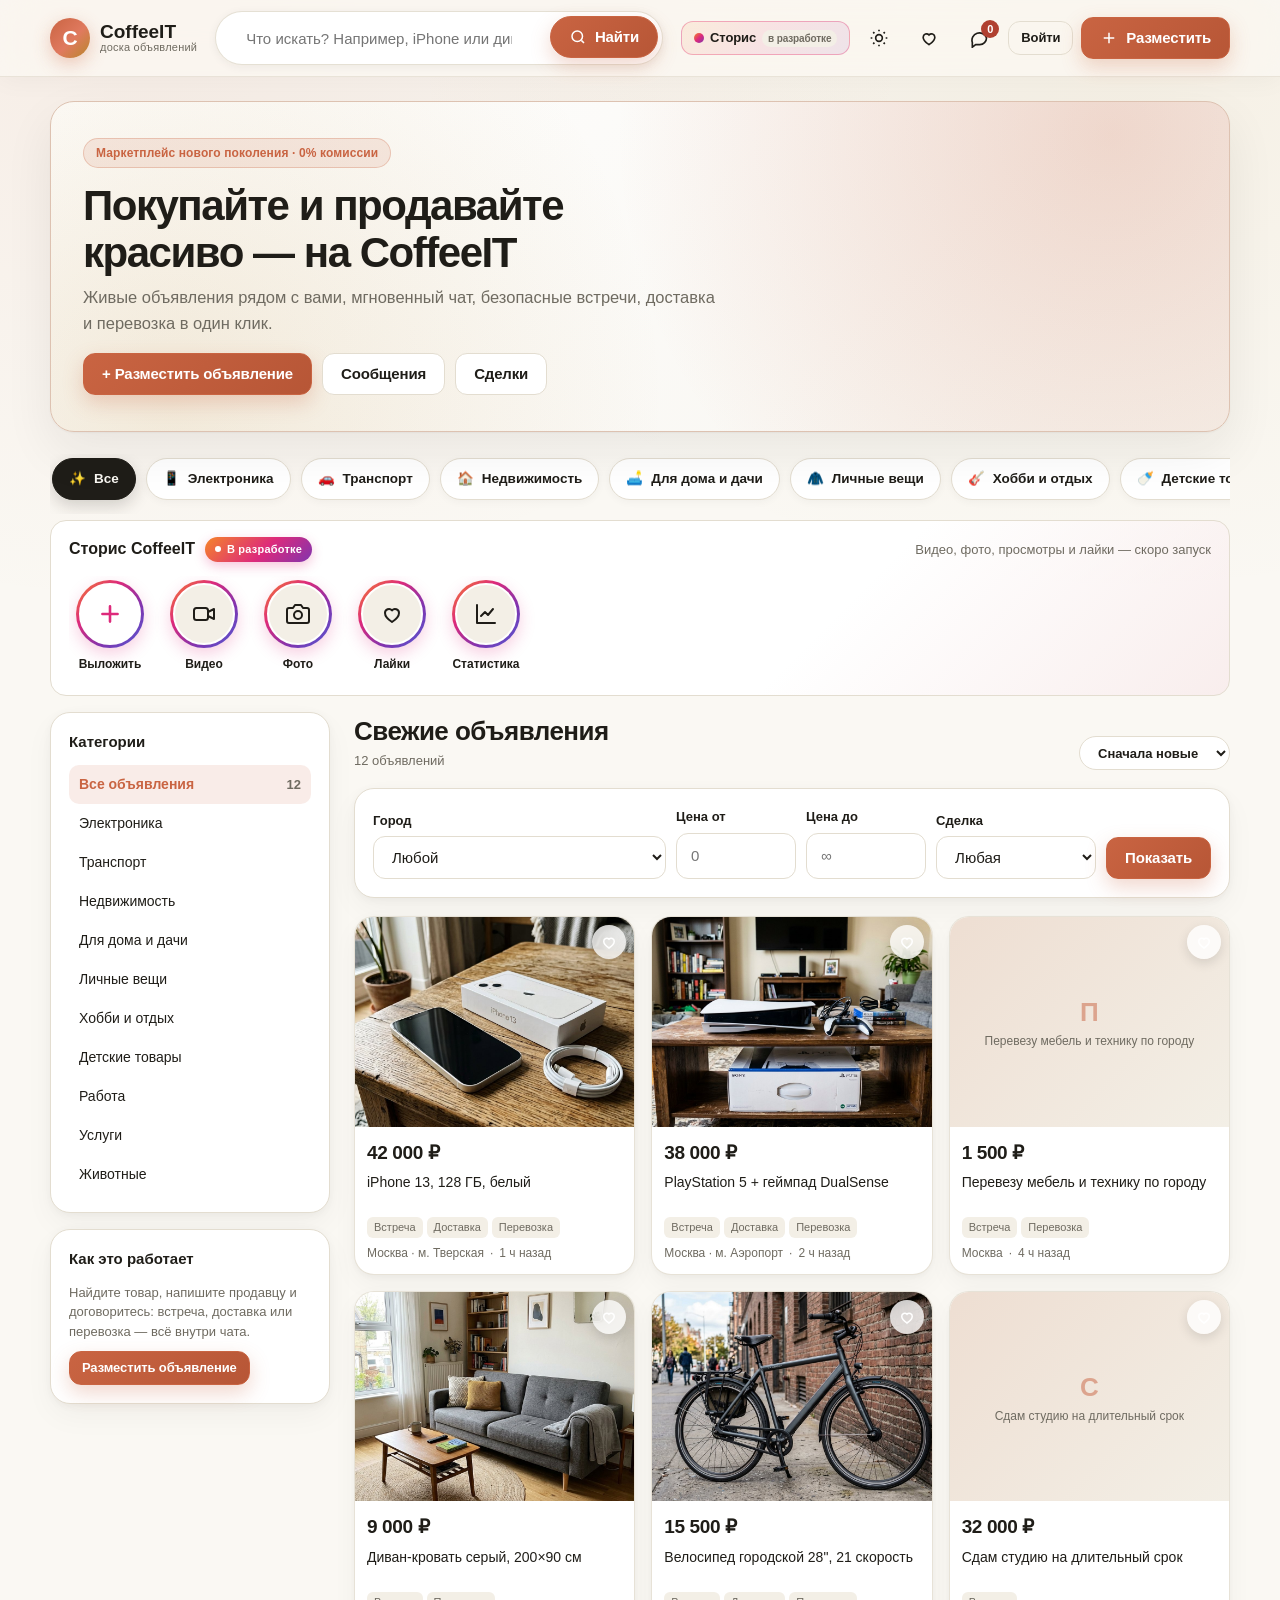
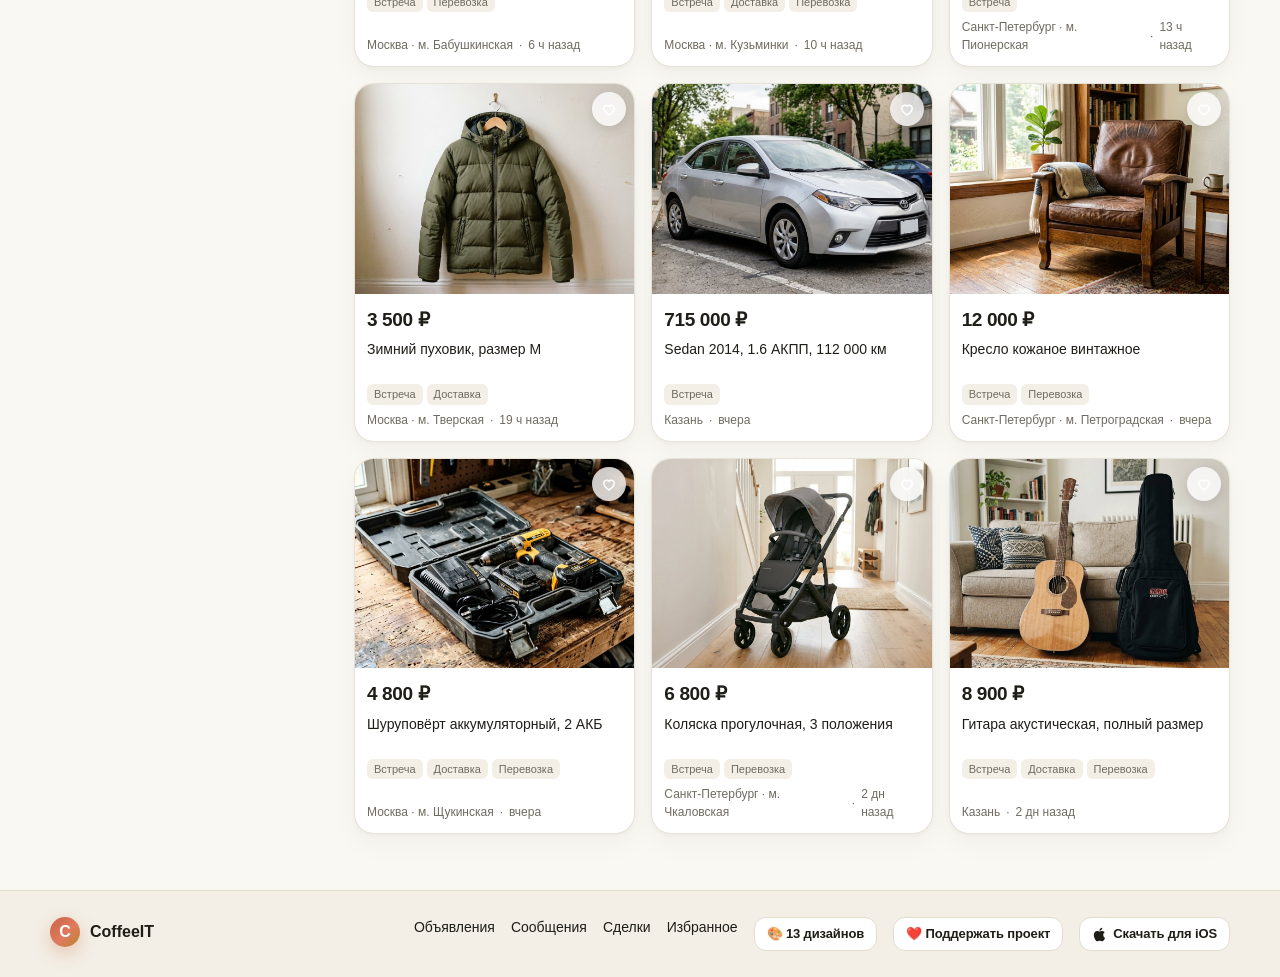
==== commit bf119360: "Redesign 2026 marketplace UI (pill search, category strip, mobile bottom tab bar) + add coffeeit-hos" ====
--- a/доска обьявления CoffeeIT/index.html
+++ b/доска обьявления CoffeeIT/index.html
@@ -559,6 +559,85 @@
   .hero{padding:22px 16px;border-radius:18px}
   .ad-card{border-radius:16px}
   .card{border-radius:16px}
+}
+
+/* ---- Редизайн 2026: Airy Marketplace + Native iOS/Android Tab Bar ---- */
+.hero-badge{
+  display:inline-flex;align-items:center;gap:6px;
+  font-size:12px;font-weight:700;letter-spacing:.01em;
+  padding:5px 12px;border-radius:999px;margin-bottom:14px;
+  background:var(--primary-soft);color:var(--primary);
+  border:1px solid color-mix(in srgb,var(--primary) 28%,transparent);
+}
+.search{
+  border-radius:999px !important;
+  box-shadow:0 2px 10px rgba(31,29,24,.06);
+  border:1px solid color-mix(in srgb,var(--border) 90%,transparent);
+  padding:4px 4px 4px 14px;
+  background:var(--card);
+}
+.search input{border:none !important;background:transparent !important;box-shadow:none !important}
+.search .btn-primary{border-radius:999px !important;padding:8px 18px}
+
+/* Горизонтальная лента категорий (как Airbnb / Avito 2026) */
+.cat-strip{
+  display:flex;gap:10px;overflow-x:auto;padding:4px 2px 14px;margin-bottom:6px;
+  -webkit-overflow-scrolling:touch;scrollbar-width:none;
+}
+.cat-strip::-webkit-scrollbar{display:none}
+.cat-pill{
+  display:inline-flex;align-items:center;gap:8px;white-space:nowrap;
+  padding:10px 16px;border-radius:999px;
+  background:var(--card);color:var(--text);text-decoration:none;
+  border:1px solid var(--border);font-size:13.5px;
+  box-shadow:0 2px 8px rgba(31,29,24,.04);
+  transition:transform .18s cubic-bezier(.22,1,.36,1),border-color .18s ease,background-color .18s ease,color .18s ease;
+}
+.cat-pill:hover{transform:translateY(-2px);border-color:var(--primary)}
+.cat-pill.active{
+  background:var(--text);color:var(--bg);border-color:var(--text);
+  box-shadow:0 6px 16px rgba(31,29,24,.18);
+}
+.cat-pill b{font-weight:600}
+
+/* Стеклянная кнопка избранного на фото карточки */
+.ad-fav{
+  backdrop-filter:blur(10px);-webkit-backdrop-filter:blur(10px);
+  background:rgba(255,255,255,.78) !important;
+  box-shadow:0 4px 12px rgba(0,0,0,.12);
+}
+html[data-theme="dark"] .ad-fav{background:rgba(24,24,27,.72) !important}
+.ad-thumb{aspect-ratio:4/3}
+.ad-price{font-size:19px !important}
+
+/* Нижний таб-бар как в нативном iOS/Android приложении */
+.mobile-tabbar{display:none}
+@media (max-width:640px){
+  body{padding-bottom:calc(74px + env(safe-area-inset-bottom, 0px))}
+  .mobile-tabbar{
+    display:grid;grid-template-columns:repeat(5,1fr);
+    position:fixed;left:0;right:0;bottom:0;z-index:90;
+    padding:6px 6px calc(6px + env(safe-area-inset-bottom, 0px));
+    background:color-mix(in srgb,var(--card) 86%,transparent);
+    backdrop-filter:blur(22px) saturate(160%);
+    -webkit-backdrop-filter:blur(22px) saturate(160%);
+    border-top:1px solid var(--border);
+    box-shadow:0 -6px 24px rgba(0,0,0,.07);
+  }
+  .tab-item{
+    display:flex;flex-direction:column;align-items:center;justify-content:center;gap:3px;
+    color:var(--muted);text-decoration:none;font-size:10.5px;font-weight:600;
+    min-height:48px;border-radius:12px;
+  }
+  .tab-item:active{transform:scale(.94);color:var(--primary)}
+  .tab-post .tab-plus{
+    width:32px;height:32px;border-radius:50%;
+    background:linear-gradient(135deg,var(--primary),var(--primary-h));
+    color:#fff;font-size:20px;font-weight:700;
+    display:flex;align-items:center;justify-content:center;
+    box-shadow:0 4px 12px rgba(201,100,66,.35);
+    margin-top:-6px;
+  }
 }
 
 </style>
@@ -660,6 +739,29 @@
 
 <div id="toasts" class="toasts" role="status" aria-live="polite"></div>
 <div id="modal-root"></div>
+
+<nav class="mobile-tabbar" aria-label="Нижняя навигация">
+  <a href="/" data-link class="tab-item">
+    <svg viewBox="0 0 24 24" width="22" height="22" fill="none" stroke="currentColor" stroke-width="2"><path d="m3 10.5 9-7.5 9 7.5V20a1 1 0 0 1-1 1h-5v-6H9v6H4a1 1 0 0 1-1-1z"/></svg>
+    <span>Главная</span>
+  </a>
+  <a href="/favorites" data-link class="tab-item">
+    <svg viewBox="0 0 24 24" width="22" height="22" fill="none" stroke="currentColor" stroke-width="2"><path d="M12 20s-7-4.5-7-9a4 4 0 0 1 7-2.6A4 4 0 0 1 19 11c0 4.5-7 9-7 9Z"/></svg>
+    <span>Избранное</span>
+  </a>
+  <a href="/new" data-link class="tab-item tab-post">
+    <span class="tab-plus">+</span>
+    <span>Подать</span>
+  </a>
+  <a href="/chats" data-link class="tab-item">
+    <svg viewBox="0 0 24 24" width="22" height="22" fill="none" stroke="currentColor" stroke-width="2"><path d="M21 12a8 8 0 0 1-8 8H8l-4 3v-5.5A8 8 0 1 1 21 12Z"/></svg>
+    <span>Чаты</span>
+  </a>
+  <a href="/me" data-link class="tab-item">
+    <svg viewBox="0 0 24 24" width="22" height="22" fill="none" stroke="currentColor" stroke-width="2"><circle cx="12" cy="8" r="4"/><path d="M4 20a8 8 0 0 1 16 0"/></svg>
+    <span>Профиль</span>
+  </a>
+</nav>
 
 
 <script>
@@ -1634,13 +1736,22 @@
     return `
     <div class="container">
       <div class="hero">
-        <h1>Купить, продать и договориться — на CoffeeIT</h1>
-        <p>Объявления рядом с вами: фото, честные описания, переписка с продавцом и сделки в один клик — личная встреча, доставка или перевозка.</p>
+        <div class="hero-badge">Маркетплейс нового поколения · 0% комиссии</div>
+        <h1>Покупайте и продавайте<br/>красиво — на CoffeeIT</h1>
+        <p>Живые объявления рядом с вами, мгновенный чат, безопасные встречи, доставка и перевозка в один клик.</p>
         <div class="hero-actions">
-          <a class="btn btn-primary" href="/new" data-link>Разместить объявление</a>
-          <a class="btn" href="/chats" data-link>Мои сообщения</a>
+          <a class="btn btn-primary" href="/new" data-link>+ Разместить объявление</a>
+          <a class="btn" href="/chats" data-link>Сообщения</a>
           <a class="btn" href="/deals" data-link>Сделки</a>
         </div>
+      </div>
+
+      <div class="cat-strip" aria-label="Быстрые категории">
+        <a class="cat-pill ${!f.category ? 'active' : ''}" href="/" data-link><span>✨</span><b>Все</b></a>
+        ${(state.meta && state.meta.categories ? state.meta.categories : []).map((c) => {
+          const ico = { 'Электроника':'📱','Транспорт':'🚗','Недвижимость':'🏠','Для дома и дачи':'🛋️','Личные вещи':'🧥','Хобби и отдых':'🎸','Детские товары':'🍼','Работа':'💼','Услуги':'🛠️','Животные':'🐾' }[c] || '📦';
+          return `<a class="cat-pill ${f.category === c ? 'active' : ''}" href="/?category=${encodeURIComponent(c)}" data-link><span>${ico}</span><b>${esc(c)}</b></a>`;
+        }).join('')}
       </div>
 
       <div class="stories-card">
